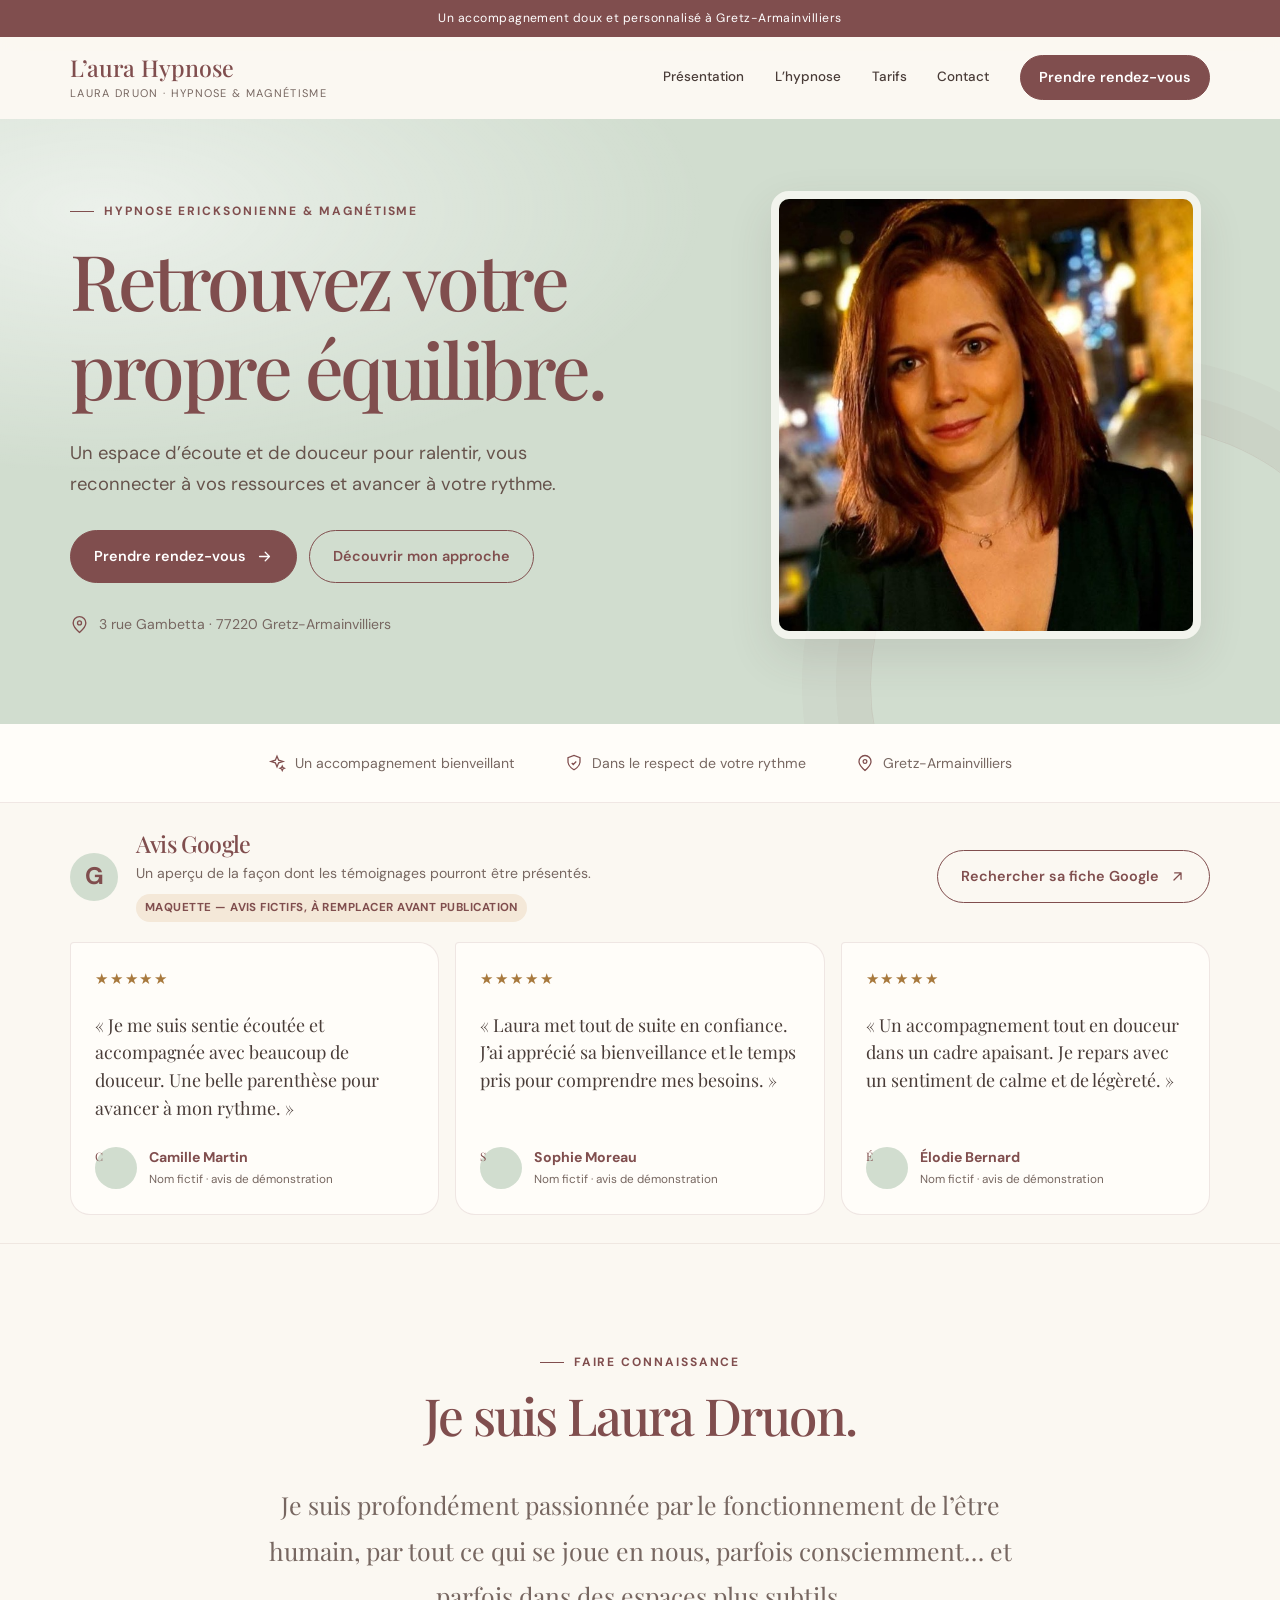
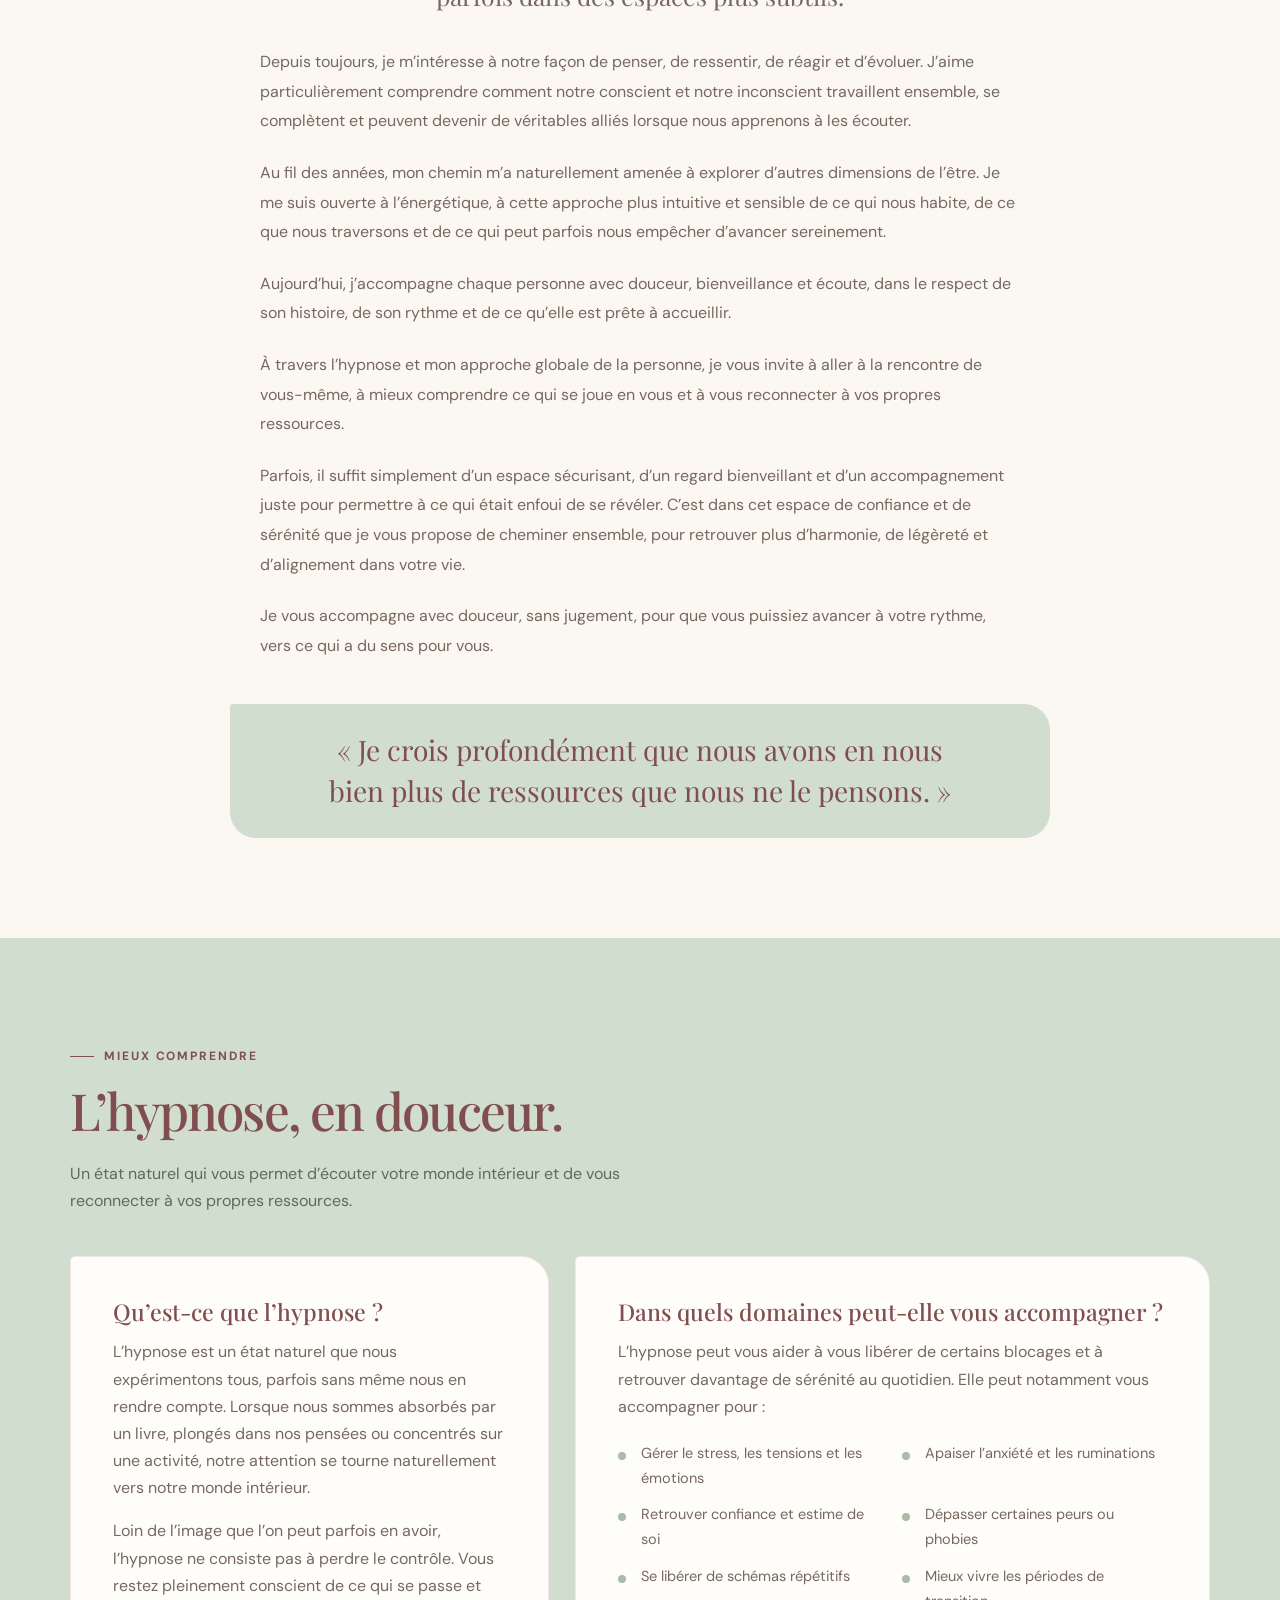
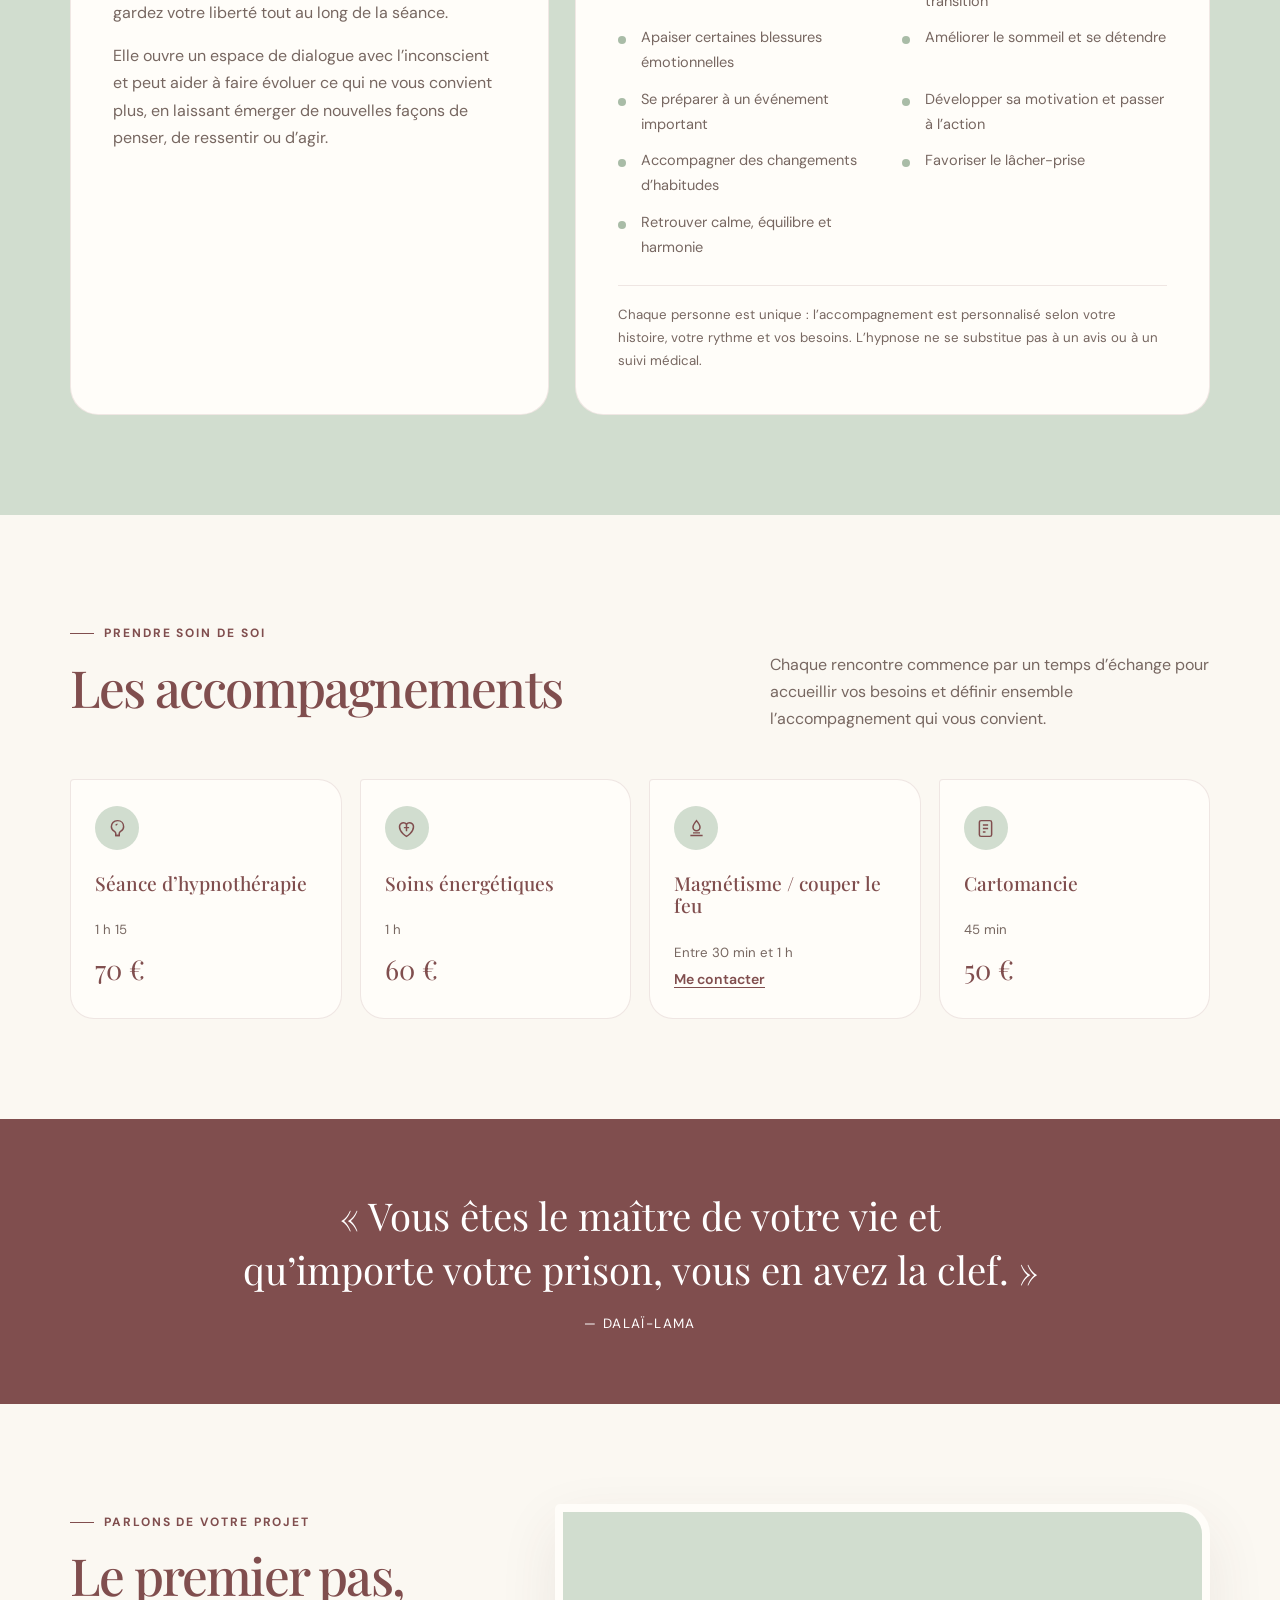
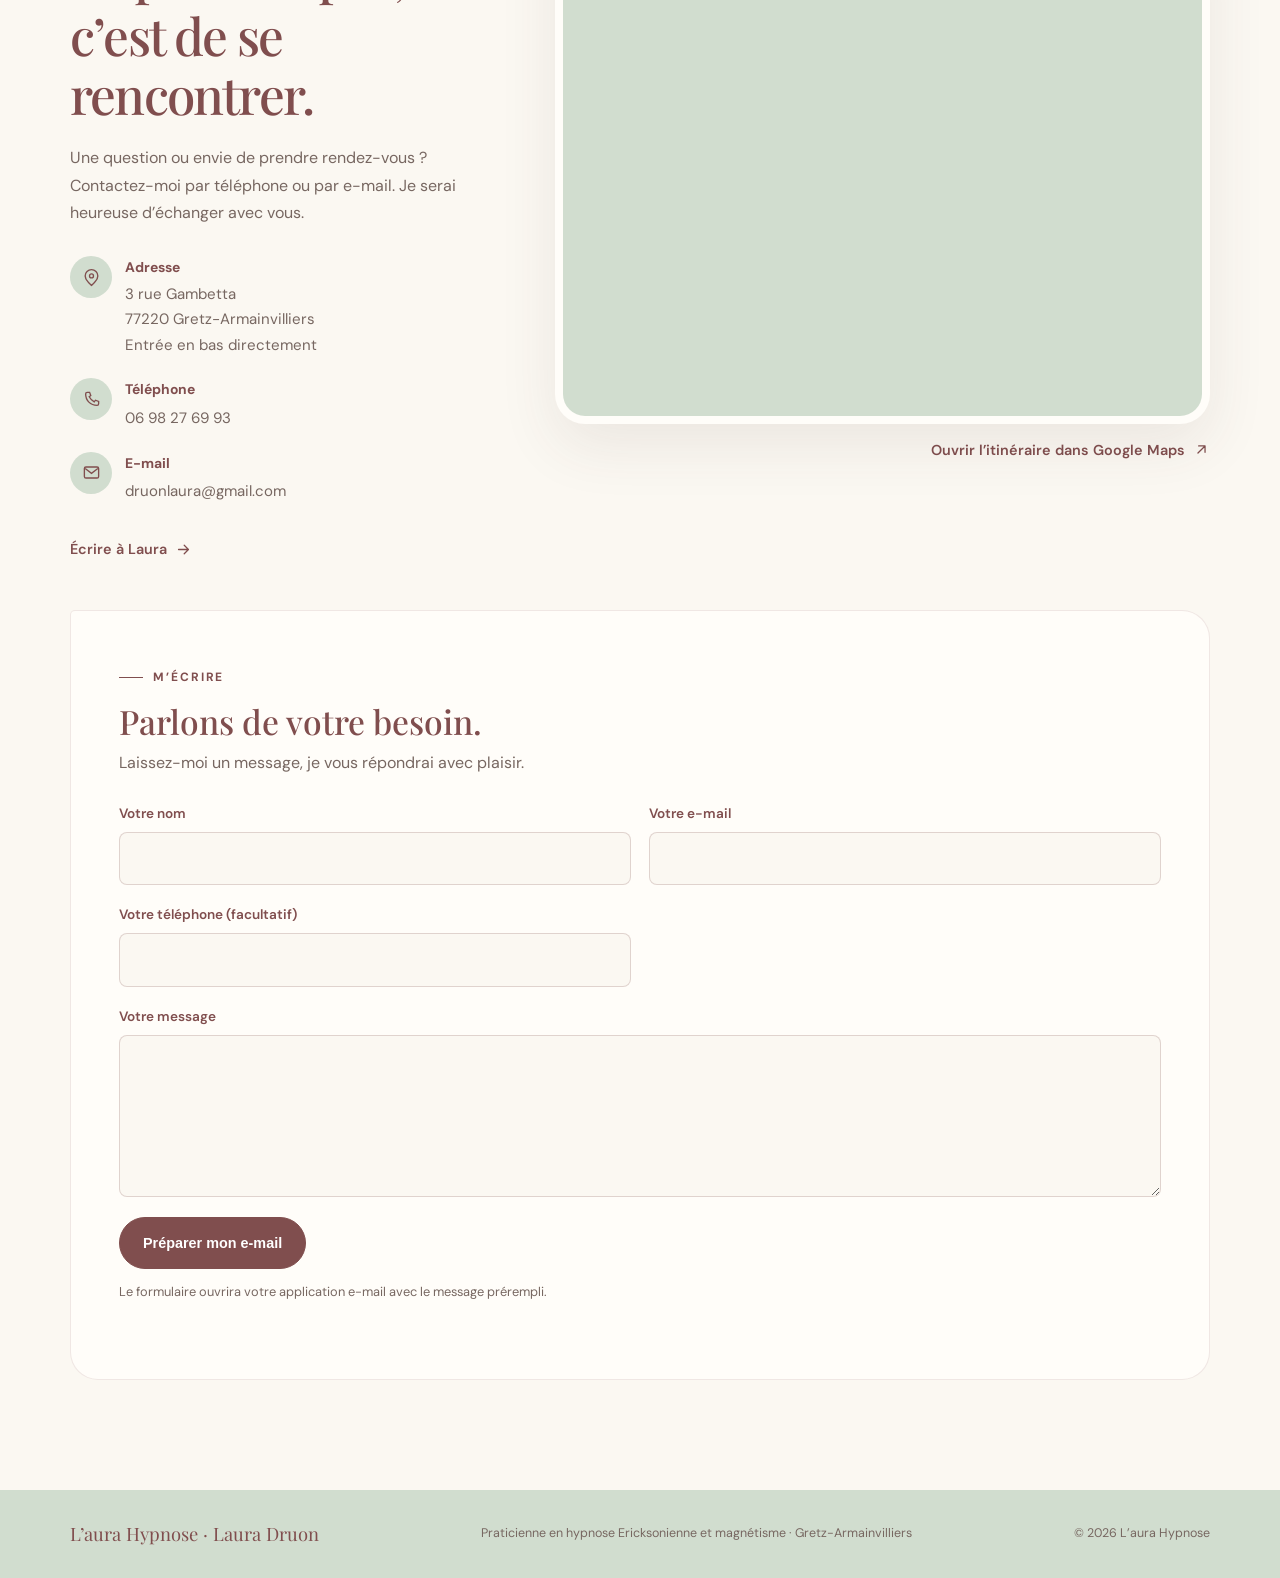
==== index.html @ 50bd875e "Publish Laura Druon showcase site Co-authored-by: Copilot <223556219+Copilot@users.noreply.github.co" ====
<!doctype html>
<html lang="fr">
  <head>
    <meta charset="utf-8">
    <meta name="viewport" content="width=device-width, initial-scale=1">
    <meta name="theme-color" content="#ead9c3">
    <meta
      name="description"
      content="Laura Druon, praticienne en hypnose Ericksonienne et magnétisme à Gretz-Armainvilliers. Un accompagnement doux et personnalisé."
    >
    <title>L’aura Hypnose — Laura Druon, hypnose et magnétisme</title>
    <link rel="preconnect" href="https://fonts.googleapis.com">
    <link rel="preconnect" href="https://fonts.gstatic.com" crossorigin>
    <link
      href="https://fonts.googleapis.com/css2?family=DM+Sans:wght@400;500;600;700&family=Playfair+Display:wght@400;500;600&display=swap"
      rel="stylesheet"
    >
    <style>
      :root {
        color-scheme: light;
        --sage: #d1ddcf;
        --sage-deep: #a9bca7;
        --sand: #ead9c3;
        --paper: #fbf8f2;
        --rose: #804e4e;
        --ink: #493c38;
        --muted: #776761;
        --white: #fffdf9;
        --serif: "Playfair Display", Georgia, serif;
        --sans: "DM Sans", Arial, sans-serif;
        --shadow: 0 22px 60px rgb(73 60 56 / 9%);
      }

      *,
      *::before,
      *::after {
        box-sizing: border-box;
      }

      html {
        scroll-behavior: smooth;
        scroll-padding-top: 100px;
      }

      body {
        margin: 0;
        background: var(--paper);
        color: var(--ink);
        font-family: var(--sans);
        font-size: 16px;
        line-height: 1.7;
      }

      a {
        color: inherit;
      }

      img {
        display: block;
        max-width: 100%;
      }

      button,
      a {
        -webkit-tap-highlight-color: transparent;
      }

      button:focus-visible,
      a:focus-visible {
        outline: 3px solid var(--rose);
        outline-offset: 4px;
      }

      .container {
        width: min(1140px, calc(100% - 48px));
        margin-inline: auto;
      }

      .eyebrow {
        display: inline-flex;
        align-items: center;
        gap: 10px;
        margin: 0 0 14px;
        color: var(--rose);
        font-size: 0.75rem;
        font-weight: 700;
        letter-spacing: 0.16em;
        text-transform: uppercase;
      }

      .eyebrow::before {
        width: 24px;
        height: 1px;
        background: currentColor;
        content: "";
      }

      h1,
      h2,
      h3,
      p {
        margin-top: 0;
      }

      h1,
      h2,
      h3 {
        font-family: var(--serif);
        font-weight: 500;
        line-height: 1.16;
      }

      h1 {
        max-width: 660px;
        margin-bottom: 24px;
        color: var(--rose);
        font-size: clamp(3rem, 6vw, 5.55rem);
        letter-spacing: -0.045em;
      }

      h2 {
        margin-bottom: 20px;
        color: var(--rose);
        font-size: clamp(2.2rem, 4vw, 3.55rem);
        letter-spacing: -0.035em;
      }

      h3 {
        margin-bottom: 12px;
        color: var(--rose);
        font-size: 1.45rem;
      }

      .section-intro {
        max-width: 640px;
        margin-bottom: 42px;
        color: var(--muted);
      }

      .button {
        display: inline-flex;
        min-height: 52px;
        align-items: center;
        justify-content: center;
        gap: 10px;
        padding: 13px 23px;
        border: 1px solid var(--rose);
        border-radius: 999px;
        background: var(--rose);
        color: white;
        font-size: 0.9rem;
        font-weight: 600;
        text-decoration: none;
        transition: background 180ms ease, color 180ms ease, transform 180ms ease;
      }

      .button:hover {
        transform: translateY(-2px);
        background: #6e4141;
      }

      .button--outline {
        background: transparent;
        color: var(--rose);
      }

      .button--outline:hover {
        background: var(--rose);
        color: white;
      }

      .button svg,
      .text-link svg {
        width: 17px;
        height: 17px;
        flex: 0 0 auto;
      }

      .topline {
        padding: 8px 16px;
        background: var(--rose);
        color: white;
        font-size: 0.76rem;
        letter-spacing: 0.04em;
        text-align: center;
      }

      .site-header {
        position: sticky;
        z-index: 10;
        top: 0;
        background: rgb(251 248 242 / 94%);
        backdrop-filter: blur(14px);
      }

      .nav-wrap {
        display: flex;
        min-height: 82px;
        align-items: center;
        justify-content: space-between;
        gap: 28px;
      }

      .brand {
        display: inline-flex;
        flex-direction: column;
        color: var(--rose);
        line-height: 1.15;
        text-decoration: none;
      }

      .brand strong {
        font-family: var(--serif);
        font-size: 1.45rem;
        font-weight: 500;
      }

      .brand span {
        margin-top: 5px;
        color: var(--muted);
        font-size: 0.69rem;
        letter-spacing: 0.12em;
        text-transform: uppercase;
      }

      .nav-links {
        display: flex;
        align-items: center;
        gap: clamp(16px, 2.4vw, 32px);
      }

      .nav-links > a:not(.button) {
        color: var(--ink);
        font-size: 0.84rem;
        font-weight: 500;
        text-decoration: none;
        transition: color 160ms ease;
      }

      .nav-links > a:not(.button):hover {
        color: var(--rose);
      }

      .nav-links .button {
        min-height: 44px;
        padding: 9px 18px;
      }

      .menu-toggle {
        display: none;
        width: 46px;
        height: 46px;
        align-items: center;
        justify-content: center;
        border: 1px solid rgb(128 78 78 / 24%);
        border-radius: 50%;
        background: transparent;
        color: var(--rose);
        cursor: pointer;
      }

      .menu-toggle svg {
        width: 22px;
        height: 22px;
      }

      .hero {
        position: relative;
        overflow: hidden;
        padding: 62px 0 76px;
        background:
          radial-gradient(ellipse at 8% 15%, rgb(255 255 255 / 58%), transparent 36%),
          var(--sage);
      }

      .hero::after {
        position: absolute;
        right: -110px;
        bottom: -220px;
        width: 520px;
        height: 520px;
        border: 1px solid rgb(128 78 78 / 12%);
        border-radius: 50%;
        box-shadow: 0 0 0 34px rgb(128 78 78 / 4%), 0 0 0 68px rgb(128 78 78 / 3%);
        content: "";
        pointer-events: none;
      }

      .hero-grid {
        position: relative;
        z-index: 1;
        display: grid;
        align-items: center;
        gap: clamp(44px, 8vw, 110px);
        grid-template-columns: 1.05fr 0.8fr;
      }

      .hero-copy {
        padding: 12px 0;
      }

      .hero-copy > p:not(.eyebrow) {
        max-width: 520px;
        margin-bottom: 30px;
        color: #66534c;
        font-size: clamp(1rem, 1.6vw, 1.15rem);
      }

      .hero-actions {
        display: flex;
        flex-wrap: wrap;
        gap: 12px;
      }

      .hero-location {
        display: flex;
        align-items: center;
        gap: 10px;
        margin-top: 30px;
        color: var(--muted);
        font-size: 0.88rem;
      }

      .hero-location svg {
        width: 19px;
        height: 19px;
        color: var(--rose);
      }

      .hero-portrait {
        position: relative;
        max-width: 430px;
        justify-self: center;
      }

      .hero-portrait-frame {
        overflow: hidden;
        width: min(100%, 430px);
        aspect-ratio: 0.96;
        border: 8px solid rgb(255 253 249 / 72%);
        border-radius: 18px;
        box-shadow: 0 18px 45px rgb(73 60 56 / 12%);
      }

      .hero-portrait img {
        width: 100%;
        height: 100%;
        transform: translate3d(0, var(--parallax-offset, 0px), 0) scale(1.08);
        object-fit: cover;
        object-position: center 38%;
        will-change: transform;
      }

      @keyframes hero-enter {
        from {
          opacity: 0;
          transform: translateY(16px);
        }
        to {
          opacity: 1;
          transform: translateY(0);
        }
      }

      .hero-copy {
        animation: hero-enter 700ms 100ms both;
      }

      .hero-portrait {
        animation: hero-enter 850ms 220ms both;
      }

      .motion-ready [data-reveal] {
        opacity: 0;
        transform: translateY(22px);
        transition: opacity 650ms ease, transform 650ms cubic-bezier(0.2, 0.7, 0.2, 1);
      }

      .motion-ready [data-reveal].is-visible {
        opacity: 1;
        transform: translateY(0);
      }

      .trust-strip {
        border-bottom: 1px solid rgb(128 78 78 / 12%);
        background: var(--white);
      }

      .trust-inner {
        display: flex;
        min-height: 78px;
        flex-wrap: wrap;
        align-items: center;
        justify-content: center;
        gap: 16px 50px;
        color: var(--muted);
        font-size: 0.88rem;
        text-align: center;
      }

      .trust-inner span {
        display: inline-flex;
        align-items: center;
        gap: 9px;
      }

      .trust-inner svg {
        width: 18px;
        height: 18px;
        color: var(--rose);
      }

      .google-reviews {
        padding: 28px 0;
        border-bottom: 1px solid rgb(128 78 78 / 10%);
        background: var(--paper);
      }

      .reviews-heading {
        display: flex;
        align-items: center;
        justify-content: space-between;
        gap: 24px;
        margin-bottom: 20px;
      }

      .google-reviews-copy {
        display: flex;
        align-items: center;
        gap: 18px;
      }

      .google-mark {
        display: grid;
        width: 48px;
        height: 48px;
        flex: 0 0 auto;
        place-items: center;
        border-radius: 50%;
        background: var(--sage);
        color: var(--rose);
        font-size: 1.5rem;
        font-weight: 700;
      }

      .google-reviews h2 {
        margin: 0 0 4px;
        font-family: var(--serif);
        font-size: 1.45rem;
      }

      .google-reviews-copy p {
        margin: 0;
        color: var(--muted);
        font-size: 0.88rem;
      }

      .sample-notice {
        display: inline-block;
        margin-top: 8px;
        padding: 4px 9px;
        border-radius: 999px;
        background: #f4e8d8;
        color: var(--rose);
        font-size: 0.72rem;
        font-weight: 700;
        letter-spacing: 0.04em;
      }

      .review-grid {
        display: grid;
        gap: 16px;
        grid-template-columns: repeat(3, minmax(0, 1fr));
      }

      .review-card {
        display: flex;
        min-width: 0;
        flex-direction: column;
        padding: 24px;
        border: 1px solid rgb(128 78 78 / 13%);
        border-radius: 4px 20px 20px;
        background: var(--white);
      }

      .review-stars {
        margin-bottom: 18px;
        color: #a8793d;
        font-size: 0.95rem;
        letter-spacing: 0.12em;
      }

      .review-card blockquote {
        flex: 1;
        margin: 0 0 24px;
        color: var(--ink);
        font-family: var(--serif);
        font-size: 1.12rem;
        line-height: 1.55;
      }

      .review-author {
        display: flex;
        align-items: center;
        gap: 12px;
      }

      .review-avatar {
        display: grid;
        width: 42px;
        height: 42px;
        flex: 0 0 auto;
        place-items: center;
        border-radius: 50%;
        background: var(--sage);
        color: var(--rose);
        font-family: var(--serif);
        font-size: 1.1rem;
      }

      .review-author p {
        margin: 0;
        color: var(--muted);
        font-size: 0.76rem;
        font-weight: 600;
      }

      .review-author strong {
        display: block;
        color: var(--rose);
        font-size: 0.88rem;
      }

      .review-author span {
        display: block;
        font-size: 0.73rem;
        font-weight: 400;
      }

      @media (max-width: 700px) {
        .google-reviews {
          padding: 20px 0;
        }

        .reviews-heading {
          align-items: flex-start;
          flex-direction: column;
          gap: 16px;
        }

        .google-reviews-copy {
          align-items: flex-start;
          gap: 13px;
        }

        .google-mark {
          width: 40px;
          height: 40px;
          font-size: 1.25rem;
        }

        .review-grid {
          grid-template-columns: 1fr;
        }
      }

      @media (min-width: 701px) and (max-width: 1000px) {
        .review-grid {
          grid-template-columns: repeat(2, minmax(0, 1fr));
        }
      }

      .section {
        padding: 100px 0;
      }

      .about-grid {
        display: grid;
        gap: 36px;
        max-width: 820px;
        margin-inline: auto;
      }

      .about-heading {
        text-align: center;
      }

      .about-heading h2 {
        margin-bottom: 0;
      }

      .about-heading .eyebrow {
        justify-content: center;
      }

      .about-quote {
        margin: 8px 0 0;
        padding: 26px clamp(22px, 5vw, 48px);
        border-radius: 3px 26px 26px;
        background: var(--sage);
        color: var(--rose);
        text-align: center;
      }

      .about-quote p {
        max-width: 650px;
        margin: 0 auto;
        font-family: var(--serif);
        font-size: clamp(1.3rem, 2.2vw, 1.8rem);
        line-height: 1.45;
      }

      .about-copy {
        max-width: 760px;
        margin-inline: auto;
      }

      .about-copy p {
        margin: 0;
        color: var(--muted);
        line-height: 1.85;
      }

      .about-lead {
        margin-bottom: 28px !important;
        color: var(--rose);
        font-family: var(--serif);
        font-size: clamp(1.25rem, 2vw, 1.55rem);
        line-height: 1.65;
        text-align: center;
      }

      .about-copy > p:not(.about-lead) {
        margin-bottom: 22px;
      }

      .about-copy > p:last-child {
        margin-bottom: 0;
      }

      .hypnosis {
        background: var(--sage);
      }

      .hypnosis .section-intro {
        color: #5f6a5d;
      }

      .hypnosis-grid {
        display: grid;
        align-items: start;
        gap: 26px;
        grid-template-columns: 0.86fr 1.14fr;
      }

      .hypnosis-card,
      .support-card {
        height: 100%;
        padding: clamp(26px, 4vw, 42px);
        border: 1px solid rgb(128 78 78 / 12%);
        border-radius: 5px 28px 28px;
        background: var(--white);
      }

      .hypnosis-card p,
      .support-card p {
        color: var(--muted);
      }

      .hypnosis-card p:last-child {
        margin-bottom: 0;
      }

      .support-list {
        display: grid;
        gap: 12px 18px;
        grid-template-columns: repeat(2, minmax(0, 1fr));
        margin: 22px 0 25px;
        padding: 0;
        list-style: none;
      }

      .support-list li {
        position: relative;
        padding-left: 23px;
        color: var(--muted);
        font-size: 0.91rem;
      }

      .support-list li::before {
        position: absolute;
        top: 0.66em;
        left: 0;
        width: 8px;
        height: 8px;
        border-radius: 50%;
        background: var(--sage-deep);
        content: "";
      }

      .care-note {
        margin: 0;
        padding-top: 18px;
        border-top: 1px solid rgb(128 78 78 / 13%);
        color: var(--muted);
        font-size: 0.83rem;
      }

      .services {
        background: var(--paper);
      }

      .services-head {
        display: flex;
        align-items: end;
        justify-content: space-between;
        gap: 28px;
        margin-bottom: 42px;
      }

      .services-head .section-intro {
        max-width: 440px;
        margin: 0 0 5px;
      }

      .price-grid {
        display: grid;
        gap: 18px;
        grid-template-columns: repeat(4, minmax(0, 1fr));
      }

      .price-card {
        display: flex;
        min-height: 240px;
        flex-direction: column;
        align-items: flex-start;
        padding: 26px 24px;
        border: 1px solid rgb(128 78 78 / 13%);
        border-radius: 4px 24px 24px;
        background: var(--white);
        transition: transform 180ms ease, box-shadow 180ms ease;
      }

      .price-card:hover {
        transform: translateY(-5px);
        box-shadow: var(--shadow);
      }

      .price-icon {
        display: grid;
        width: 44px;
        height: 44px;
        place-items: center;
        margin-bottom: 22px;
        border-radius: 50%;
        background: var(--sage);
        color: var(--rose);
      }

      .price-icon svg {
        width: 21px;
        height: 21px;
      }

      .price-card h3 {
        font-size: 1.2rem;
      }

      .price-duration {
        margin: auto 0 4px;
        color: var(--muted);
        font-size: 0.83rem;
      }

      .price-amount {
        margin: 0;
        color: var(--rose);
        font-family: var(--serif);
        font-size: 1.7rem;
      }

      .price-contact {
        color: var(--rose);
        font-size: 0.88rem;
        font-weight: 600;
        text-decoration-thickness: 1px;
        text-underline-offset: 3px;
      }

      .quote-band {
        padding: 70px 24px;
        background: var(--rose);
        color: white;
        text-align: center;
      }

      .quote-band blockquote {
        max-width: 800px;
        margin: 0 auto;
        font-family: var(--serif);
        font-size: clamp(1.55rem, 3vw, 2.5rem);
        line-height: 1.4;
      }

      .quote-band cite {
        display: block;
        margin-top: 18px;
        font-family: var(--sans);
        font-size: 0.84rem;
        font-style: normal;
        letter-spacing: 0.1em;
        text-transform: uppercase;
      }

      .contact {
        padding-bottom: 110px;
      }

      .contact-grid {
        display: grid;
        align-items: start;
        gap: 48px;
        grid-template-columns: 0.8fr 1.2fr;
      }

      .contact-copy > p:not(.eyebrow) {
        max-width: 420px;
        color: var(--muted);
      }

      .contact-list {
        display: grid;
        gap: 20px;
        margin: 30px 0;
      }

      .contact-item {
        display: grid;
        align-items: start;
        gap: 13px;
        grid-template-columns: 42px 1fr;
      }

      .contact-icon {
        display: grid;
        width: 42px;
        height: 42px;
        place-items: center;
        border-radius: 50%;
        background: var(--sage);
        color: var(--rose);
      }

      .contact-icon svg {
        width: 19px;
        height: 19px;
      }

      .contact-item strong {
        display: block;
        margin-bottom: 2px;
        color: var(--rose);
        font-size: 0.87rem;
      }

      .contact-item a,
      .contact-item address {
        color: var(--muted);
        font-size: 0.94rem;
        font-style: normal;
        text-decoration: none;
      }

      .contact-item a:hover {
        color: var(--rose);
        text-decoration: underline;
        text-underline-offset: 3px;
      }

      .map-wrap {
        overflow: hidden;
        height: clamp(380px, 42vw, 520px);
        min-height: 0;
        border: 8px solid var(--white);
        border-radius: 5px 30px 30px;
        background: var(--sage);
        box-shadow: var(--shadow);
      }

      .map-wrap iframe {
        display: block;
        width: 100%;
        height: 100%;
        min-height: 0;
        border: 0;
      }

      .map-link {
        display: flex;
        justify-content: flex-end;
        margin-top: 14px;
      }

      .contact-form {
        grid-column: 1 / -1;
        padding: clamp(24px, 5vw, 48px);
        border: 1px solid rgb(128 78 78 / 12%);
        border-radius: 5px 28px 28px;
        background: var(--white);
      }

      .contact-form h3 {
        margin-bottom: 8px;
        font-size: clamp(1.65rem, 3vw, 2.1rem);
      }

      .form-intro {
        margin-bottom: 26px;
        color: var(--muted);
      }

      .form-fields {
        display: grid;
        gap: 18px;
        grid-template-columns: repeat(2, minmax(0, 1fr));
      }

      .form-field {
        display: grid;
        gap: 7px;
      }

      .form-field--wide {
        grid-column: 1 / -1;
      }

      .form-field label {
        color: var(--rose);
        font-size: 0.85rem;
        font-weight: 600;
      }

      .form-field input,
      .form-field textarea {
        width: 100%;
        min-height: 48px;
        padding: 12px 14px;
        border: 1px solid rgb(128 78 78 / 22%);
        border-radius: 8px;
        background: var(--paper);
        color: var(--ink);
        font: inherit;
      }

      .form-field textarea {
        min-height: 145px;
        resize: vertical;
      }

      .form-field input:focus,
      .form-field textarea:focus {
        border-color: var(--rose);
        outline: 3px solid rgb(128 78 78 / 13%);
      }

      .form-submit {
        margin-top: 20px;
      }

      .form-note {
        margin: 12px 0 0;
        color: var(--muted);
        font-size: 0.8rem;
      }

      .form-status {
        min-height: 1.5em;
        margin: 8px 0 0;
        color: var(--rose);
        font-size: 0.88rem;
      }

      .site-footer {
        padding: 28px 0;
        background: var(--sage);
      }

      .footer-inner {
        display: flex;
        flex-wrap: wrap;
        align-items: center;
        justify-content: space-between;
        gap: 12px 24px;
      }

      .footer-brand {
        color: var(--rose);
        font-family: var(--serif);
        font-size: 1.15rem;
      }

      .footer-inner p {
        margin: 0;
        color: var(--muted);
        font-size: 0.78rem;
      }

      .text-link {
        display: inline-flex;
        align-items: center;
        gap: 8px;
        color: var(--rose);
        font-size: 0.9rem;
        font-weight: 600;
        text-decoration: none;
      }

      .text-link:hover {
        text-decoration: underline;
        text-underline-offset: 4px;
      }

      @media (max-width: 900px) {
        .nav-links {
          gap: 15px;
        }

        .nav-links > a:not(.button) {
          font-size: 0.77rem;
        }

        .hero-grid {
          gap: 48px;
          grid-template-columns: 1fr 0.78fr;
        }

        .price-grid {
          grid-template-columns: repeat(2, minmax(0, 1fr));
        }
      }

      @media (max-width: 700px) {
        html {
          scroll-padding-top: 78px;
        }

        .container {
          width: min(100% - 36px, 540px);
        }

        .topline {
          font-size: 0.69rem;
        }

        .nav-wrap {
          min-height: 72px;
        }

        .menu-toggle {
          display: inline-flex;
        }

        .nav-links {
          position: absolute;
          top: 100%;
          right: 0;
          left: 0;
          display: none;
          align-items: stretch;
          padding: 10px 24px 24px;
          border-top: 1px solid rgb(128 78 78 / 12%);
          background: var(--paper);
          box-shadow: 0 18px 24px rgb(73 60 56 / 8%);
        }

        .nav-links.is-open {
          display: flex;
          flex-direction: column;
          gap: 0;
        }

        .nav-links > a:not(.button) {
          padding: 12px 0;
          border-bottom: 1px solid rgb(128 78 78 / 10%);
          font-size: 0.92rem;
        }

        .nav-links .button {
          align-self: flex-start;
          margin-top: 16px;
        }

        .hero {
          padding: 48px 0 62px;
        }

        .hero-grid {
          gap: 46px;
          grid-template-columns: 1fr;
        }

        .hero-copy {
          text-align: center;
        }

        .hero-copy .eyebrow,
        .hero-location {
          justify-content: center;
        }

        .hero-copy .eyebrow::before {
          display: none;
        }

        .hero-actions {
          justify-content: center;
        }

        .hero-portrait {
          width: min(100%, 390px);
        }

        .hero-portrait img {
          height: 100%;
        }

        .hero-portrait-frame {
          aspect-ratio: 1;
        }

        .trust-inner {
          min-height: 90px;
          gap: 10px 23px;
          font-size: 0.79rem;
        }

        .section {
          padding: 72px 0;
        }

        .hypnosis-grid,
        .contact-grid {
          grid-template-columns: 1fr;
        }

        .about-grid {
          gap: 28px;
        }

        .services-head {
          align-items: flex-start;
          flex-direction: column;
          margin-bottom: 30px;
        }

        .support-list {
          grid-template-columns: 1fr;
        }

        .quote-band {
          padding: 54px 24px;
        }

        .contact-grid {
          gap: 34px;
        }

        .map-wrap {
          height: 350px;
        }

        .contact-form {
          grid-column: auto;
        }

        .form-fields {
          grid-template-columns: 1fr;
        }

        .form-field--wide {
          grid-column: auto;
        }
      }

      @media (max-width: 430px) {
        .container {
          width: min(100% - 30px, 390px);
        }

        .hero-actions {
          align-items: stretch;
          flex-direction: column;
        }

        .hero-actions .button {
          width: 100%;
        }

        .price-grid {
          grid-template-columns: 1fr;
        }

        .price-card {
          min-height: 208px;
        }
      }

      @media (prefers-reduced-motion: reduce) {
        *,
        *::before,
        *::after {
          scroll-behavior: auto !important;
          transition-duration: 0.01ms !important;
          animation-duration: 0.01ms !important;
          animation-delay: 0ms !important;
        }

        .motion-ready [data-reveal] {
          opacity: 1;
          transform: none;
        }
      }
    </style>
  </head>
  <body>
    <div class="topline">Un accompagnement doux et personnalisé à Gretz-Armainvilliers</div>

    <header class="site-header">
      <div class="container nav-wrap">
        <a class="brand" href="#accueil" aria-label="L’aura Hypnose — accueil">
          <strong>L’aura Hypnose</strong>
          <span>Laura Druon · Hypnose &amp; magnétisme</span>
        </a>
        <button
          class="menu-toggle"
          type="button"
          aria-label="Ouvrir le menu"
          aria-expanded="false"
          aria-controls="navigation"
        >
          <svg viewBox="0 0 24 24" fill="none" stroke="currentColor" stroke-width="1.7" aria-hidden="true">
            <path d="M4 7h16M4 12h16M4 17h16" stroke-linecap="round"/>
          </svg>
        </button>
        <nav class="nav-links" id="navigation" aria-label="Navigation principale">
          <a href="#presentation">Présentation</a>
          <a href="#hypnose">L’hypnose</a>
          <a href="#tarifs">Tarifs</a>
          <a href="#contact">Contact</a>
          <a class="button" href="#contact">Prendre rendez-vous</a>
        </nav>
      </div>
    </header>

    <main>
      <section class="hero" id="accueil">
        <div class="container hero-grid">
          <div class="hero-copy">
            <p class="eyebrow">Hypnose Ericksonienne &amp; magnétisme</p>
            <h1>Retrouvez votre propre équilibre.</h1>
            <p>
              Un espace d’écoute et de douceur pour ralentir, vous reconnecter à vos ressources
              et avancer à votre rythme.
            </p>
            <div class="hero-actions">
              <a class="button" href="tel:+33698276993">
                Prendre rendez-vous
                <svg viewBox="0 0 24 24" fill="none" stroke="currentColor" stroke-width="1.8" aria-hidden="true">
                  <path d="M5 12h14m-6-6 6 6-6 6" stroke-linecap="round" stroke-linejoin="round"/>
                </svg>
              </a>
              <a class="button button--outline" href="#presentation">Découvrir mon approche</a>
            </div>
            <div class="hero-location">
              <svg viewBox="0 0 24 24" fill="none" stroke="currentColor" stroke-width="1.7" aria-hidden="true">
                <path d="M20 10c0 5-8 12-8 12S4 15 4 10a8 8 0 1 1 16 0Z"/>
                <circle cx="12" cy="10" r="2.5"/>
              </svg>
              3 rue Gambetta · 77220 Gretz-Armainvilliers
            </div>
          </div>
          <div class="hero-portrait">
            <div class="hero-portrait-frame">
              <img
                src="assets/laura-druon.jpg"
                alt="Laura Druon, praticienne en hypnose Ericksonienne et magnétisme"
                width="768"
                height="768"
              >
            </div>
          </div>
        </div>
      </section>

      <div class="trust-strip" aria-label="Informations pratiques">
        <div class="container trust-inner">
          <span>
            <svg viewBox="0 0 24 24" fill="none" stroke="currentColor" stroke-width="1.7" aria-hidden="true">
              <path d="m12 3 2.2 5.2L20 10l-5.8 1.8L12 17l-2.2-5.2L4 10l5.8-1.8L12 3Z"/>
              <path d="m19 16 .9 2.1L22 19l-2.1.9L19 22l-.9-2.1L16 19l2.1-.9L19 16Z"/>
            </svg>
            Un accompagnement bienveillant
          </span>
          <span>
            <svg viewBox="0 0 24 24" fill="none" stroke="currentColor" stroke-width="1.7" aria-hidden="true">
              <path d="M12 21s8-4 8-11V5l-8-3-8 3v5c0 7 8 11 8 11Z"/>
              <path d="m9 12 2 2 4-4"/>
            </svg>
            Dans le respect de votre rythme
          </span>
          <span>
            <svg viewBox="0 0 24 24" fill="none" stroke="currentColor" stroke-width="1.7" aria-hidden="true">
              <path d="M20 10c0 5-8 12-8 12S4 15 4 10a8 8 0 1 1 16 0Z"/>
              <circle cx="12" cy="10" r="2.5"/>
            </svg>
            Gretz-Armainvilliers
          </span>
        </div>
      </div>

      <section class="google-reviews" aria-labelledby="google-reviews-title">
        <div class="container">
          <div class="reviews-heading">
            <div class="google-reviews-copy">
              <span class="google-mark" aria-hidden="true">G</span>
              <div>
                <h2 id="google-reviews-title">Avis Google</h2>
                <p>Un aperçu de la façon dont les témoignages pourront être présentés.</p>
                <span class="sample-notice">MAQUETTE — AVIS FICTIFS, À REMPLACER AVANT PUBLICATION</span>
              </div>
            </div>
            <a
              class="button button--outline"
              href="https://www.google.com/maps/search/?api=1&amp;query=L%27aura%20Hypnose%20Laura%20Druon%20Gretz-Armainvilliers"
              target="_blank"
              rel="noopener noreferrer"
            >
              Rechercher sa fiche Google
              <svg viewBox="0 0 24 24" fill="none" stroke="currentColor" stroke-width="1.8" aria-hidden="true">
                <path d="M7 17 17 7M8 7h9v9" stroke-linecap="round" stroke-linejoin="round"/>
              </svg>
            </a>
          </div>
          <div class="review-grid" aria-label="Exemples fictifs d’avis">
            <article class="review-card">
              <div class="review-stars" aria-label="Exemple fictif de note : 5 étoiles">★★★★★</div>
              <blockquote>« Je me suis sentie écoutée et accompagnée avec beaucoup de douceur. Une belle parenthèse pour avancer à mon rythme. »</blockquote>
              <div class="review-author">
                <span class="review-avatar" aria-hidden="true">C</span>
                <p><strong>Camille Martin</strong><span>Nom fictif · avis de démonstration</span></p>
              </div>
            </article>
            <article class="review-card">
              <div class="review-stars" aria-label="Exemple fictif de note : 5 étoiles">★★★★★</div>
              <blockquote>« Laura met tout de suite en confiance. J’ai apprécié sa bienveillance et le temps pris pour comprendre mes besoins. »</blockquote>
              <div class="review-author">
                <span class="review-avatar" aria-hidden="true">S</span>
                <p><strong>Sophie Moreau</strong><span>Nom fictif · avis de démonstration</span></p>
              </div>
            </article>
            <article class="review-card">
              <div class="review-stars" aria-label="Exemple fictif de note : 5 étoiles">★★★★★</div>
              <blockquote>« Un accompagnement tout en douceur dans un cadre apaisant. Je repars avec un sentiment de calme et de légèreté. »</blockquote>
              <div class="review-author">
                <span class="review-avatar" aria-hidden="true">É</span>
                <p><strong>Élodie Bernard</strong><span>Nom fictif · avis de démonstration</span></p>
              </div>
            </article>
          </div>
        </div>
      </section>

      <section class="section" id="presentation">
        <div class="container about-grid">
          <div class="about-heading">
            <p class="eyebrow">Faire connaissance</p>
            <h2>Je suis Laura Druon.</h2>
          </div>
          <div class="about-copy">
            <p class="about-lead">
              Je suis profondément passionnée par le fonctionnement de l’être humain, par tout
              ce qui se joue en nous, parfois consciemment… et parfois dans des espaces plus subtils.
            </p>
            <p>
              Depuis toujours, je m’intéresse à notre façon de penser, de ressentir, de réagir
              et d’évoluer. J’aime particulièrement comprendre comment notre conscient et notre
              inconscient travaillent ensemble, se complètent et peuvent devenir de véritables
              alliés lorsque nous apprenons à les écouter.
            </p>
            <p>
              Au fil des années, mon chemin m’a naturellement amenée à explorer d’autres dimensions
              de l’être. Je me suis ouverte à l’énergétique, à cette approche plus intuitive et
              sensible de ce qui nous habite, de ce que nous traversons et de ce qui peut parfois
              nous empêcher d’avancer sereinement.
            </p>
            <p>
              Aujourd’hui, j’accompagne chaque personne avec douceur, bienveillance et écoute,
              dans le respect de son histoire, de son rythme et de ce qu’elle est prête à accueillir.
            </p>
            <p>
              À travers l’hypnose et mon approche globale de la personne, je vous invite à aller
              à la rencontre de vous-même, à mieux comprendre ce qui se joue en vous et à vous
              reconnecter à vos propres ressources.
            </p>
            <p>
              Parfois, il suffit simplement d’un espace sécurisant, d’un regard bienveillant et
              d’un accompagnement juste pour permettre à ce qui était enfoui de se révéler.
              C’est dans cet espace de confiance et de sérénité que je vous propose de cheminer
              ensemble, pour retrouver plus d’harmonie, de légèreté et d’alignement dans votre vie.
            </p>
            <p>
              Je vous accompagne avec douceur, sans jugement, pour que vous puissiez avancer à
              votre rythme, vers ce qui a du sens pour vous.
            </p>
          </div>
          <blockquote class="about-quote">
            <p>« Je crois profondément que nous avons en nous bien plus de ressources que nous ne le pensons. »</p>
          </blockquote>
        </div>
      </section>

      <section class="section hypnosis" id="hypnose">
        <div class="container">
          <p class="eyebrow">Mieux comprendre</p>
          <h2>L’hypnose, en douceur.</h2>
          <p class="section-intro">
            Un état naturel qui vous permet d’écouter votre monde intérieur et de vous reconnecter
            à vos propres ressources.
          </p>
          <div class="hypnosis-grid">
            <article class="hypnosis-card">
              <h3>Qu’est-ce que l’hypnose&nbsp;?</h3>
              <p>
                L’hypnose est un état naturel que nous expérimentons tous, parfois sans même nous
                en rendre compte. Lorsque nous sommes absorbés par un livre, plongés dans nos
                pensées ou concentrés sur une activité, notre attention se tourne naturellement
                vers notre monde intérieur.
              </p>
              <p>
                Loin de l’image que l’on peut parfois en avoir, l’hypnose ne consiste pas à perdre
                le contrôle. Vous restez pleinement conscient de ce qui se passe et gardez votre
                liberté tout au long de la séance.
              </p>
              <p>
                Elle ouvre un espace de dialogue avec l’inconscient et peut aider à faire évoluer
                ce qui ne vous convient plus, en laissant émerger de nouvelles façons de penser,
                de ressentir ou d’agir.
              </p>
            </article>
            <article class="support-card">
              <h3>Dans quels domaines peut-elle vous accompagner&nbsp;?</h3>
              <p>
                L’hypnose peut vous aider à vous libérer de certains blocages et à retrouver
                davantage de sérénité au quotidien. Elle peut notamment vous accompagner pour&nbsp;:
              </p>
              <ul class="support-list">
                <li>Gérer le stress, les tensions et les émotions</li>
                <li>Apaiser l’anxiété et les ruminations</li>
                <li>Retrouver confiance et estime de soi</li>
                <li>Dépasser certaines peurs ou phobies</li>
                <li>Se libérer de schémas répétitifs</li>
                <li>Mieux vivre les périodes de transition</li>
                <li>Apaiser certaines blessures émotionnelles</li>
                <li>Améliorer le sommeil et se détendre</li>
                <li>Se préparer à un événement important</li>
                <li>Développer sa motivation et passer à l’action</li>
                <li>Accompagner des changements d’habitudes</li>
                <li>Favoriser le lâcher-prise</li>
                <li>Retrouver calme, équilibre et harmonie</li>
              </ul>
              <p class="care-note">
                Chaque personne est unique : l’accompagnement est personnalisé selon votre
                histoire, votre rythme et vos besoins. L’hypnose ne se substitue pas à un avis
                ou à un suivi médical.
              </p>
            </article>
          </div>
        </div>
      </section>

      <section class="section services" id="tarifs">
        <div class="container">
          <div class="services-head">
            <div>
              <p class="eyebrow">Prendre soin de soi</p>
              <h2>Les accompagnements</h2>
            </div>
            <p class="section-intro">
              Chaque rencontre commence par un temps d’échange pour accueillir vos besoins et
              définir ensemble l’accompagnement qui vous convient.
            </p>
          </div>
          <div class="price-grid">
            <article class="price-card">
              <div class="price-icon" aria-hidden="true">
                <svg viewBox="0 0 24 24" fill="none" stroke="currentColor" stroke-width="1.7">
                  <path d="M12 3c-4.5 0-7 3.1-7 7 0 2.8 1.7 4.2 3.5 5.2.8.5 1.5 1.1 1.5 2.3V20h4v-2.5c0-1.2.7-1.8 1.5-2.3C17.3 14.2 19 12.8 19 10c0-3.9-2.5-7-7-7Z"/>
                  <path d="M9.5 20h5M10 8.5c.5-1 1.2-1.5 2-1.5"/>
                </svg>
              </div>
              <h3>Séance d’hypnothérapie</h3>
              <p class="price-duration">1 h 15</p>
              <p class="price-amount">70 €</p>
            </article>
            <article class="price-card">
              <div class="price-icon" aria-hidden="true">
                <svg viewBox="0 0 24 24" fill="none" stroke="currentColor" stroke-width="1.7">
                  <path d="M12 21s-8-4.4-8-11a4.5 4.5 0 0 1 8-2.8A4.5 4.5 0 0 1 20 10c0 6.6-8 11-8 11Z"/>
                  <path d="M12 7v8m-3-4h6"/>
                </svg>
              </div>
              <h3>Soins énergétiques</h3>
              <p class="price-duration">1 h</p>
              <p class="price-amount">60 €</p>
            </article>
            <article class="price-card">
              <div class="price-icon" aria-hidden="true">
                <svg viewBox="0 0 24 24" fill="none" stroke="currentColor" stroke-width="1.7">
                  <path d="M12 3c-2.5 3-4 5-4 7.5a4 4 0 0 0 8 0C16 8 14.5 6 12 3Z"/>
                  <path d="M5 20h14M8 17h8"/>
                </svg>
              </div>
              <h3>Magnétisme / couper le feu</h3>
              <p class="price-duration">Entre 30 min et 1 h</p>
              <a class="price-contact" href="tel:+33698276993">Me contacter</a>
            </article>
            <article class="price-card">
              <div class="price-icon" aria-hidden="true">
                <svg viewBox="0 0 24 24" fill="none" stroke="currentColor" stroke-width="1.7">
                  <rect x="5" y="3" width="14" height="18" rx="2"/>
                  <path d="M9 8h6m-6 4h6m-6 4h3"/>
                </svg>
              </div>
              <h3>Cartomancie</h3>
              <p class="price-duration">45 min</p>
              <p class="price-amount">50 €</p>
            </article>
          </div>
        </div>
      </section>

      <section class="quote-band" aria-label="Une pensée inspirante">
        <blockquote>
          « Vous êtes le maître de votre vie et qu’importe votre prison, vous en avez la clef. »
          <cite>— Dalaï-Lama</cite>
        </blockquote>
      </section>

      <section class="section contact" id="contact">
        <div class="container contact-grid">
          <div class="contact-copy">
            <p class="eyebrow">Parlons de votre projet</p>
            <h2>Le premier pas, c’est de se rencontrer.</h2>
            <p>
              Une question ou envie de prendre rendez-vous&nbsp;? Contactez-moi par téléphone ou
              par e-mail. Je serai heureuse d’échanger avec vous.
            </p>
            <div class="contact-list">
              <div class="contact-item">
                <span class="contact-icon" aria-hidden="true">
                  <svg viewBox="0 0 24 24" fill="none" stroke="currentColor" stroke-width="1.7">
                    <path d="M20 10c0 5-8 12-8 12S4 15 4 10a8 8 0 1 1 16 0Z"/>
                    <circle cx="12" cy="10" r="2.5"/>
                  </svg>
                </span>
                <div>
                  <strong>Adresse</strong>
                  <address>3 rue Gambetta<br>77220 Gretz-Armainvilliers<br>Entrée en bas directement</address>
                </div>
              </div>
              <div class="contact-item">
                <span class="contact-icon" aria-hidden="true">
                  <svg viewBox="0 0 24 24" fill="none" stroke="currentColor" stroke-width="1.7">
                    <path d="M6.6 3h3l1.5 4-2 1.5a15 15 0 0 0 6.4 6.4l1.5-2 4 1.5v3c0 1.1-.9 2-2 2C10.7 19.4 4.6 13.3 4.6 5c0-1.1.9-2 2-2Z"/>
                  </svg>
                </span>
                <div>
                  <strong>Téléphone</strong>
                  <a href="tel:+33698276993">06 98 27 69 93</a>
                </div>
              </div>
              <div class="contact-item">
                <span class="contact-icon" aria-hidden="true">
                  <svg viewBox="0 0 24 24" fill="none" stroke="currentColor" stroke-width="1.7">
                    <rect x="3" y="5" width="18" height="14" rx="2"/>
                    <path d="m4 7 8 6 8-6"/>
                  </svg>
                </span>
                <div>
                  <strong>E-mail</strong>
                  <a href="mailto:druonlaura@gmail.com">druonlaura@gmail.com</a>
                </div>
              </div>
            </div>
            <a class="text-link" href="mailto:druonlaura@gmail.com?subject=Demande%20de%20rendez-vous">
              Écrire à Laura
              <svg viewBox="0 0 24 24" fill="none" stroke="currentColor" stroke-width="1.8" aria-hidden="true">
                <path d="M5 12h14m-6-6 6 6-6 6" stroke-linecap="round" stroke-linejoin="round"/>
              </svg>
            </a>
          </div>
          <div>
            <div class="map-wrap">
              <iframe
                title="Carte de localisation du cabinet de Laura Druon à Gretz-Armainvilliers"
                src="https://www.google.com/maps?q=3%20rue%20Gambetta%2C%2077220%20Gretz-Armainvilliers&z=15&output=embed"
                loading="lazy"
                referrerpolicy="no-referrer-when-downgrade"
              ></iframe>
            </div>
            <div class="map-link">
              <a
                class="text-link"
                href="https://www.google.com/maps/search/?api=1&amp;query=3%20rue%20Gambetta%2C%2077220%20Gretz-Armainvilliers"
                target="_blank"
                rel="noopener noreferrer"
              >
                Ouvrir l’itinéraire dans Google Maps
                <svg viewBox="0 0 24 24" fill="none" stroke="currentColor" stroke-width="1.8" aria-hidden="true">
                  <path d="M7 17 17 7M8 7h9v9" stroke-linecap="round" stroke-linejoin="round"/>
                </svg>
              </a>
            </div>
          </div>
          <form class="contact-form" id="contact-form">
            <p class="eyebrow">M’écrire</p>
            <h3>Parlons de votre besoin.</h3>
            <p class="form-intro">Laissez-moi un message, je vous répondrai avec plaisir.</p>
            <div class="form-fields">
              <div class="form-field">
                <label for="contact-name">Votre nom</label>
                <input
                  id="contact-name"
                  name="name"
                  type="text"
                  autocomplete="name"
                  required
                >
              </div>
              <div class="form-field">
                <label for="contact-email">Votre e-mail</label>
                <input
                  id="contact-email"
                  name="email"
                  type="email"
                  autocomplete="email"
                  required
                >
              </div>
              <div class="form-field">
                <label for="contact-phone">Votre téléphone <span>(facultatif)</span></label>
                <input
                  id="contact-phone"
                  name="phone"
                  type="tel"
                  autocomplete="tel"
                >
              </div>
              <div class="form-field form-field--wide">
                <label for="contact-message">Votre message</label>
                <textarea
                  id="contact-message"
                  name="message"
                  rows="5"
                  required
                ></textarea>
              </div>
            </div>
            <button class="button form-submit" type="submit">Préparer mon e-mail            </button>
            <p class="form-note">
              Le formulaire ouvrira votre application e-mail avec le message prérempli.
            </p>
            <p class="form-status" id="form-status" role="status" aria-live="polite"></p>
          </form>
        </div>
      </section>
    </main>

    <footer class="site-footer">
      <div class="container footer-inner">
        <span class="footer-brand">L’aura Hypnose · Laura Druon</span>
        <p>Praticienne en hypnose Ericksonienne et magnétisme · Gretz-Armainvilliers</p>
        <p>© <span id="year">2026</span> L’aura Hypnose</p>
      </div>
    </footer>

    <script>
      const menuToggle = document.querySelector(".menu-toggle");
      const navigation = document.querySelector("#navigation");
      const prefersReducedMotion = window.matchMedia("(prefers-reduced-motion: reduce)");

      if (!prefersReducedMotion.matches && "IntersectionObserver" in window) {
        const revealTargets = document.querySelectorAll(
          "#presentation .about-heading, #presentation .about-copy, #presentation .about-quote, " +
          "#hypnose .hypnosis-card, #hypnose .support-card, .price-card, " +
          ".quote-band blockquote, .contact-copy, .map-wrap, .contact-form"
        );

        document.documentElement.classList.add("motion-ready");

        const revealObserver = new IntersectionObserver(
          (entries, observer) => {
            entries.forEach((entry) => {
              if (entry.isIntersecting) {
                entry.target.classList.add("is-visible");
                observer.unobserve(entry.target);
              }
            });
          },
          { threshold: 0.12, rootMargin: "0px 0px -36px 0px" }
        );

        revealTargets.forEach((target, index) => {
          target.setAttribute("data-reveal", "");
          if (target.classList.contains("price-card")) {
            target.style.transitionDelay = `${(index % 4) * 90}ms`;
          }
          revealObserver.observe(target);
        });

        const portrait = document.querySelector(".hero-portrait-frame");
        let parallaxFrame = 0;

        const updateParallax = () => {
          parallaxFrame = 0;
          const bounds = portrait.getBoundingClientRect();
          const offset = (window.innerHeight / 2 - (bounds.top + bounds.height / 2)) * 0.035;
          portrait.style.setProperty("--parallax-offset", `${Math.max(-14, Math.min(14, offset))}px`);
        };

        const requestParallaxUpdate = () => {
          if (!parallaxFrame) {
            parallaxFrame = window.requestAnimationFrame(updateParallax);
          }
        };

        const portraitObserver = new IntersectionObserver((entries) => {
          const isVisible = entries[0].isIntersecting;
          if (isVisible) {
            updateParallax();
            window.addEventListener("scroll", requestParallaxUpdate, { passive: true });
            window.addEventListener("resize", requestParallaxUpdate);
          } else {
            window.removeEventListener("scroll", requestParallaxUpdate);
            window.removeEventListener("resize", requestParallaxUpdate);
          }
        });

        portraitObserver.observe(portrait);
      }

      menuToggle.addEventListener("click", () => {
        const isOpen = menuToggle.getAttribute("aria-expanded") === "true";
        menuToggle.setAttribute("aria-expanded", String(!isOpen));
        menuToggle.setAttribute("aria-label", isOpen ? "Ouvrir le menu" : "Fermer le menu");
        navigation.classList.toggle("is-open", !isOpen);
      });

      document.querySelector("#contact-form").addEventListener("submit", (event) => {
        event.preventDefault();
        const form = event.currentTarget;
        const formData = new FormData(form);
        const subject = `Demande de contact — ${formData.get("name")}`;
        const body = [
          `Nom : ${formData.get("name")}`,
          `E-mail : ${formData.get("email")}`,
          `Téléphone : ${formData.get("phone") || "Non renseigné"}`,
          "",
          "Message :",
          formData.get("message"),
        ].join("\n");
        const mailto = `mailto:druonlaura@gmail.com?subject=${encodeURIComponent(subject)}&body=${encodeURIComponent(body)}`;

        document.querySelector("#form-status").textContent =
          "Votre application e-mail va s’ouvrir avec votre message prêt à être envoyé.";
        window.location.href = mailto;
      });

      navigation.addEventListener("click", (event) => {
        if (event.target.closest("a")) {
          menuToggle.setAttribute("aria-expanded", "false");
          menuToggle.setAttribute("aria-label", "Ouvrir le menu");
          navigation.classList.remove("is-open");
        }
      });

      document.querySelector("#year").textContent = new Date().getFullYear();
    </script>
  </body>
</html>
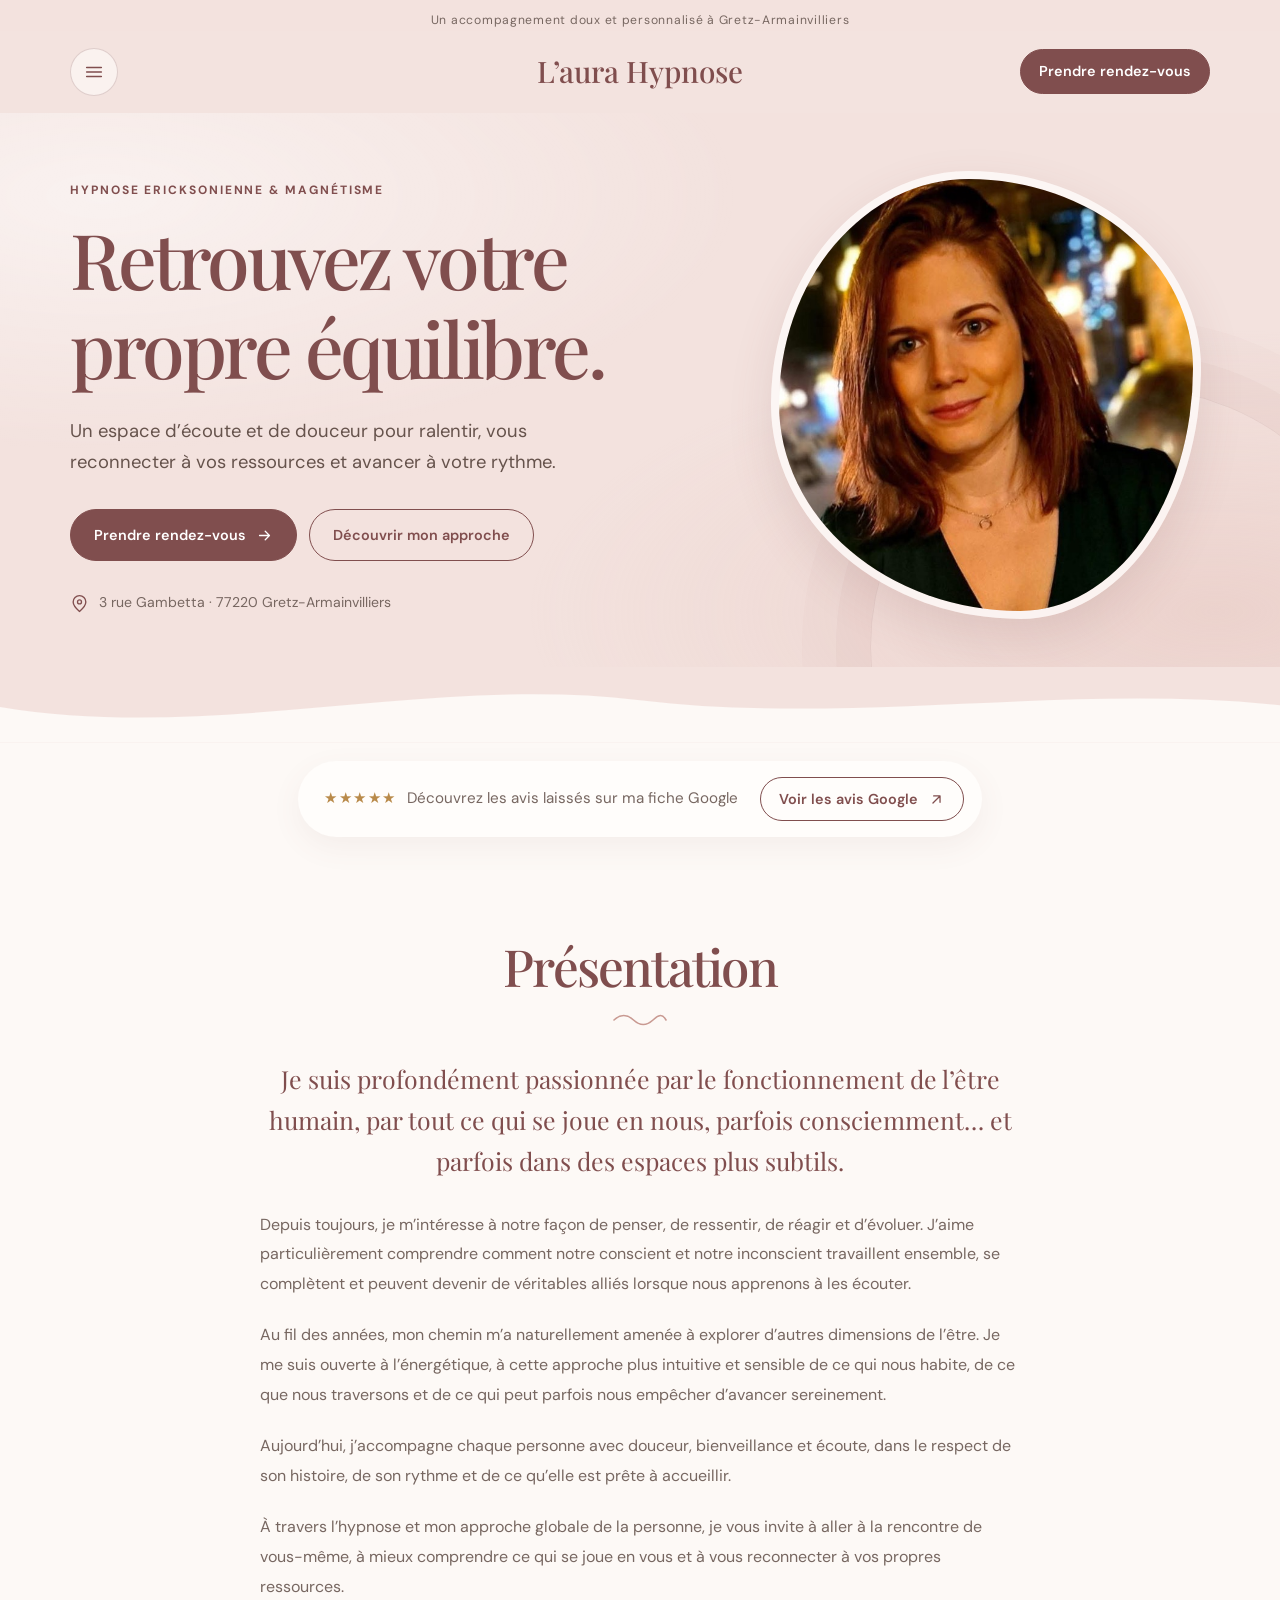
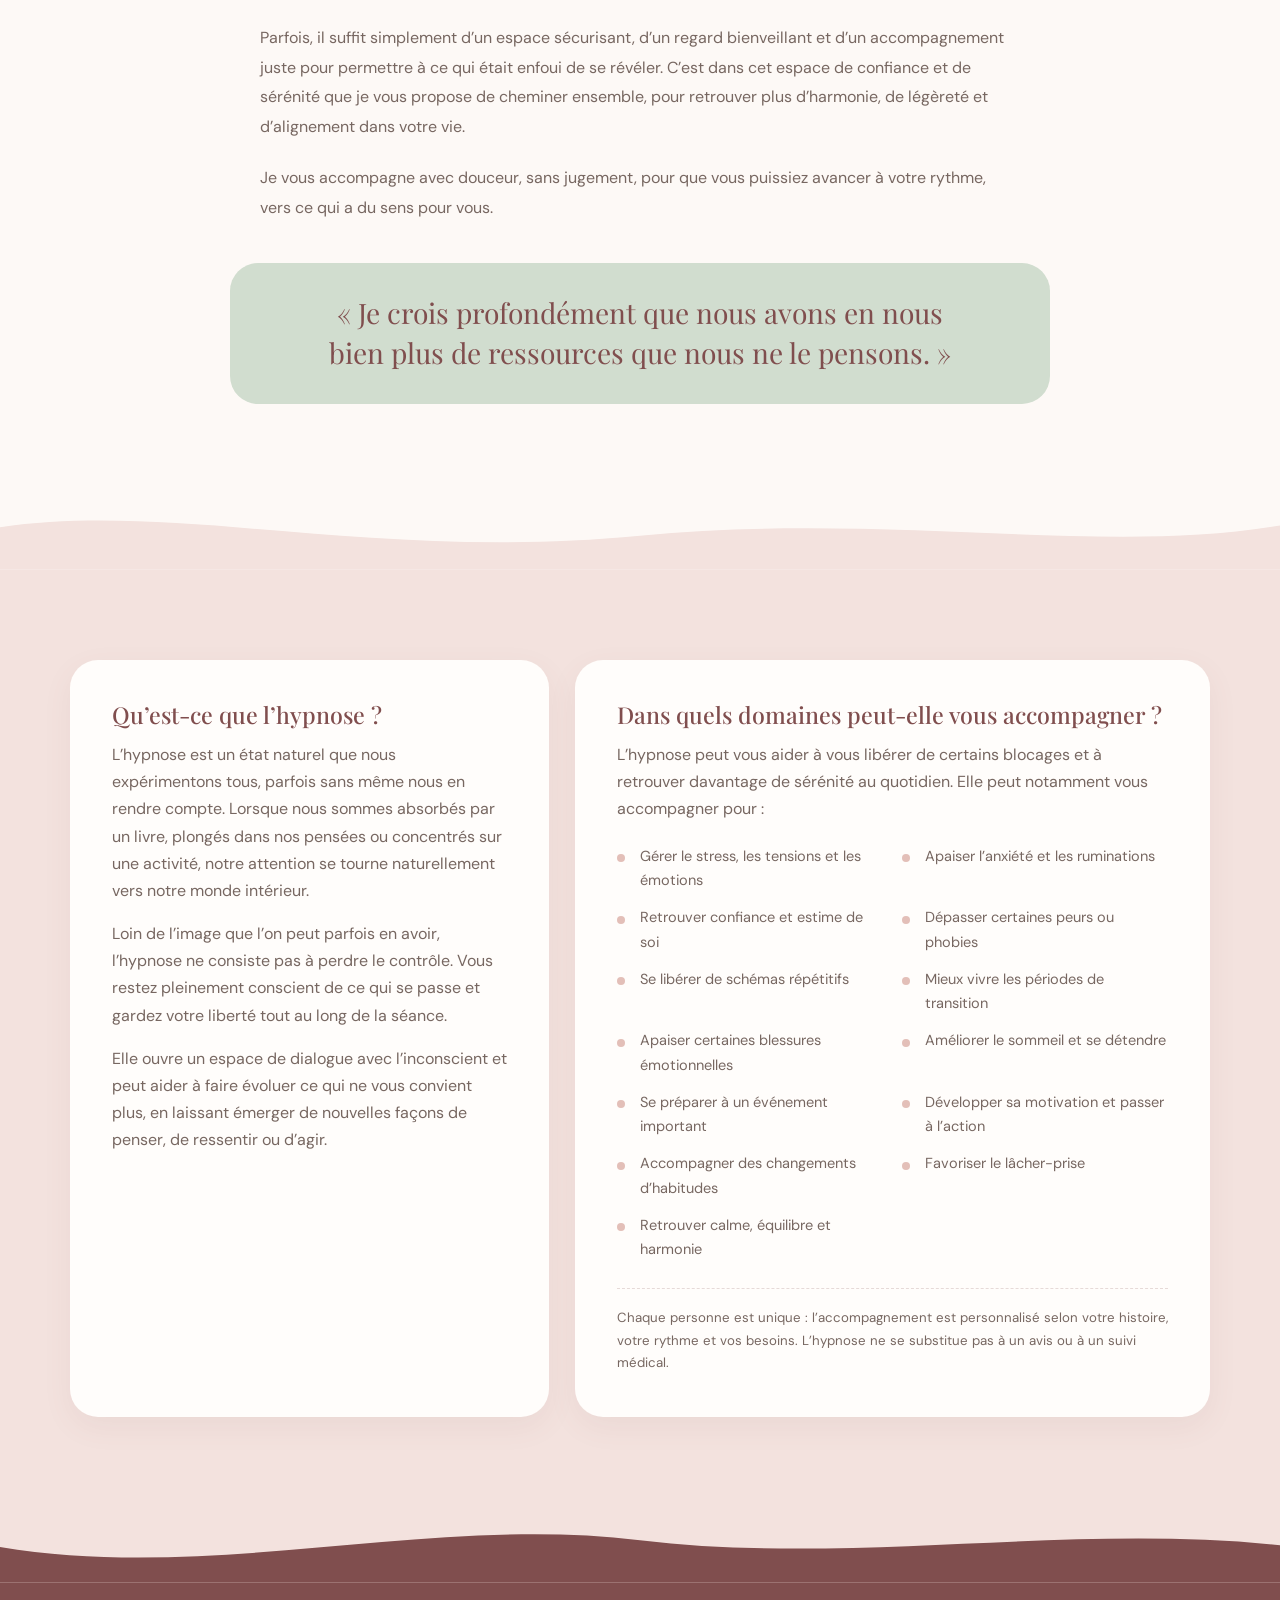
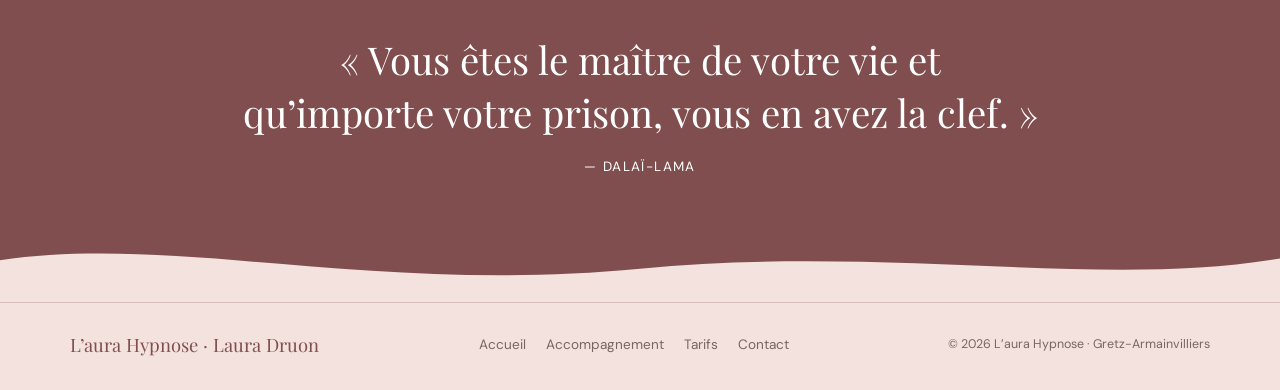
==== commit 74a75db2: "Modifications demandées par Laura : menu à gauche, rose poudré, pages Accompagnement/Tarifs/Contact " ====
--- a/index.html
+++ b/index.html
@@ -3,1253 +3,32 @@
   <head>
     <meta charset="utf-8">
     <meta name="viewport" content="width=device-width, initial-scale=1">
-    <meta name="theme-color" content="#ead9c3">
-    <meta
-      name="description"
-      content="Laura Druon, praticienne en hypnose Ericksonienne et magnétisme à Gretz-Armainvilliers. Un accompagnement doux et personnalisé."
-    >
+    <meta name="theme-color" content="#f3e2de">
+    <meta name="description" content="Laura Druon, praticienne en hypnose Ericksonienne et magnétisme à Gretz-Armainvilliers. Un accompagnement doux et personnalisé.">
     <title>L’aura Hypnose — Laura Druon, hypnose et magnétisme</title>
     <link rel="preconnect" href="https://fonts.googleapis.com">
     <link rel="preconnect" href="https://fonts.gstatic.com" crossorigin>
-    <link
-      href="https://fonts.googleapis.com/css2?family=DM+Sans:wght@400;500;600;700&family=Playfair+Display:wght@400;500;600&display=swap"
-      rel="stylesheet"
-    >
-    <style>
-      :root {
-        color-scheme: light;
-        --sage: #d1ddcf;
-        --sage-deep: #a9bca7;
-        --sand: #ead9c3;
-        --paper: #fbf8f2;
-        --rose: #804e4e;
-        --ink: #493c38;
-        --muted: #776761;
-        --white: #fffdf9;
-        --serif: "Playfair Display", Georgia, serif;
-        --sans: "DM Sans", Arial, sans-serif;
-        --shadow: 0 22px 60px rgb(73 60 56 / 9%);
-      }
-
-      *,
-      *::before,
-      *::after {
-        box-sizing: border-box;
-      }
-
-      html {
-        scroll-behavior: smooth;
-        scroll-padding-top: 100px;
-      }
-
-      body {
-        margin: 0;
-        background: var(--paper);
-        color: var(--ink);
-        font-family: var(--sans);
-        font-size: 16px;
-        line-height: 1.7;
-      }
-
-      a {
-        color: inherit;
-      }
-
-      img {
-        display: block;
-        max-width: 100%;
-      }
-
-      button,
-      a {
-        -webkit-tap-highlight-color: transparent;
-      }
-
-      button:focus-visible,
-      a:focus-visible {
-        outline: 3px solid var(--rose);
-        outline-offset: 4px;
-      }
-
-      .container {
-        width: min(1140px, calc(100% - 48px));
-        margin-inline: auto;
-      }
-
-      .eyebrow {
-        display: inline-flex;
-        align-items: center;
-        gap: 10px;
-        margin: 0 0 14px;
-        color: var(--rose);
-        font-size: 0.75rem;
-        font-weight: 700;
-        letter-spacing: 0.16em;
-        text-transform: uppercase;
-      }
-
-      .eyebrow::before {
-        width: 24px;
-        height: 1px;
-        background: currentColor;
-        content: "";
-      }
-
-      h1,
-      h2,
-      h3,
-      p {
-        margin-top: 0;
-      }
-
-      h1,
-      h2,
-      h3 {
-        font-family: var(--serif);
-        font-weight: 500;
-        line-height: 1.16;
-      }
-
-      h1 {
-        max-width: 660px;
-        margin-bottom: 24px;
-        color: var(--rose);
-        font-size: clamp(3rem, 6vw, 5.55rem);
-        letter-spacing: -0.045em;
-      }
-
-      h2 {
-        margin-bottom: 20px;
-        color: var(--rose);
-        font-size: clamp(2.2rem, 4vw, 3.55rem);
-        letter-spacing: -0.035em;
-      }
-
-      h3 {
-        margin-bottom: 12px;
-        color: var(--rose);
-        font-size: 1.45rem;
-      }
-
-      .section-intro {
-        max-width: 640px;
-        margin-bottom: 42px;
-        color: var(--muted);
-      }
-
-      .button {
-        display: inline-flex;
-        min-height: 52px;
-        align-items: center;
-        justify-content: center;
-        gap: 10px;
-        padding: 13px 23px;
-        border: 1px solid var(--rose);
-        border-radius: 999px;
-        background: var(--rose);
-        color: white;
-        font-size: 0.9rem;
-        font-weight: 600;
-        text-decoration: none;
-        transition: background 180ms ease, color 180ms ease, transform 180ms ease;
-      }
-
-      .button:hover {
-        transform: translateY(-2px);
-        background: #6e4141;
-      }
-
-      .button--outline {
-        background: transparent;
-        color: var(--rose);
-      }
-
-      .button--outline:hover {
-        background: var(--rose);
-        color: white;
-      }
-
-      .button svg,
-      .text-link svg {
-        width: 17px;
-        height: 17px;
-        flex: 0 0 auto;
-      }
-
-      .topline {
-        padding: 8px 16px;
-        background: var(--rose);
-        color: white;
-        font-size: 0.76rem;
-        letter-spacing: 0.04em;
-        text-align: center;
-      }
-
-      .site-header {
-        position: sticky;
-        z-index: 10;
-        top: 0;
-        background: rgb(251 248 242 / 94%);
-        backdrop-filter: blur(14px);
-      }
-
-      .nav-wrap {
-        display: flex;
-        min-height: 82px;
-        align-items: center;
-        justify-content: space-between;
-        gap: 28px;
-      }
-
-      .brand {
-        display: inline-flex;
-        flex-direction: column;
-        color: var(--rose);
-        line-height: 1.15;
-        text-decoration: none;
-      }
-
-      .brand strong {
-        font-family: var(--serif);
-        font-size: 1.45rem;
-        font-weight: 500;
-      }
-
-      .brand span {
-        margin-top: 5px;
-        color: var(--muted);
-        font-size: 0.69rem;
-        letter-spacing: 0.12em;
-        text-transform: uppercase;
-      }
-
-      .nav-links {
-        display: flex;
-        align-items: center;
-        gap: clamp(16px, 2.4vw, 32px);
-      }
-
-      .nav-links > a:not(.button) {
-        color: var(--ink);
-        font-size: 0.84rem;
-        font-weight: 500;
-        text-decoration: none;
-        transition: color 160ms ease;
-      }
-
-      .nav-links > a:not(.button):hover {
-        color: var(--rose);
-      }
-
-      .nav-links .button {
-        min-height: 44px;
-        padding: 9px 18px;
-      }
-
-      .menu-toggle {
-        display: none;
-        width: 46px;
-        height: 46px;
-        align-items: center;
-        justify-content: center;
-        border: 1px solid rgb(128 78 78 / 24%);
-        border-radius: 50%;
-        background: transparent;
-        color: var(--rose);
-        cursor: pointer;
-      }
-
-      .menu-toggle svg {
-        width: 22px;
-        height: 22px;
-      }
-
-      .hero {
-        position: relative;
-        overflow: hidden;
-        padding: 62px 0 76px;
-        background:
-          radial-gradient(ellipse at 8% 15%, rgb(255 255 255 / 58%), transparent 36%),
-          var(--sage);
-      }
-
-      .hero::after {
-        position: absolute;
-        right: -110px;
-        bottom: -220px;
-        width: 520px;
-        height: 520px;
-        border: 1px solid rgb(128 78 78 / 12%);
-        border-radius: 50%;
-        box-shadow: 0 0 0 34px rgb(128 78 78 / 4%), 0 0 0 68px rgb(128 78 78 / 3%);
-        content: "";
-        pointer-events: none;
-      }
-
-      .hero-grid {
-        position: relative;
-        z-index: 1;
-        display: grid;
-        align-items: center;
-        gap: clamp(44px, 8vw, 110px);
-        grid-template-columns: 1.05fr 0.8fr;
-      }
-
-      .hero-copy {
-        padding: 12px 0;
-      }
-
-      .hero-copy > p:not(.eyebrow) {
-        max-width: 520px;
-        margin-bottom: 30px;
-        color: #66534c;
-        font-size: clamp(1rem, 1.6vw, 1.15rem);
-      }
-
-      .hero-actions {
-        display: flex;
-        flex-wrap: wrap;
-        gap: 12px;
-      }
-
-      .hero-location {
-        display: flex;
-        align-items: center;
-        gap: 10px;
-        margin-top: 30px;
-        color: var(--muted);
-        font-size: 0.88rem;
-      }
-
-      .hero-location svg {
-        width: 19px;
-        height: 19px;
-        color: var(--rose);
-      }
-
-      .hero-portrait {
-        position: relative;
-        max-width: 430px;
-        justify-self: center;
-      }
-
-      .hero-portrait-frame {
-        overflow: hidden;
-        width: min(100%, 430px);
-        aspect-ratio: 0.96;
-        border: 8px solid rgb(255 253 249 / 72%);
-        border-radius: 18px;
-        box-shadow: 0 18px 45px rgb(73 60 56 / 12%);
-      }
-
-      .hero-portrait img {
-        width: 100%;
-        height: 100%;
-        transform: translate3d(0, var(--parallax-offset, 0px), 0) scale(1.08);
-        object-fit: cover;
-        object-position: center 38%;
-        will-change: transform;
-      }
-
-      @keyframes hero-enter {
-        from {
-          opacity: 0;
-          transform: translateY(16px);
-        }
-        to {
-          opacity: 1;
-          transform: translateY(0);
-        }
-      }
-
-      .hero-copy {
-        animation: hero-enter 700ms 100ms both;
-      }
-
-      .hero-portrait {
-        animation: hero-enter 850ms 220ms both;
-      }
-
-      .motion-ready [data-reveal] {
-        opacity: 0;
-        transform: translateY(22px);
-        transition: opacity 650ms ease, transform 650ms cubic-bezier(0.2, 0.7, 0.2, 1);
-      }
-
-      .motion-ready [data-reveal].is-visible {
-        opacity: 1;
-        transform: translateY(0);
-      }
-
-      .trust-strip {
-        border-bottom: 1px solid rgb(128 78 78 / 12%);
-        background: var(--white);
-      }
-
-      .trust-inner {
-        display: flex;
-        min-height: 78px;
-        flex-wrap: wrap;
-        align-items: center;
-        justify-content: center;
-        gap: 16px 50px;
-        color: var(--muted);
-        font-size: 0.88rem;
-        text-align: center;
-      }
-
-      .trust-inner span {
-        display: inline-flex;
-        align-items: center;
-        gap: 9px;
-      }
-
-      .trust-inner svg {
-        width: 18px;
-        height: 18px;
-        color: var(--rose);
-      }
-
-      .google-reviews {
-        padding: 28px 0;
-        border-bottom: 1px solid rgb(128 78 78 / 10%);
-        background: var(--paper);
-      }
-
-      .reviews-heading {
-        display: flex;
-        align-items: center;
-        justify-content: space-between;
-        gap: 24px;
-        margin-bottom: 20px;
-      }
-
-      .google-reviews-copy {
-        display: flex;
-        align-items: center;
-        gap: 18px;
-      }
-
-      .google-mark {
-        display: grid;
-        width: 48px;
-        height: 48px;
-        flex: 0 0 auto;
-        place-items: center;
-        border-radius: 50%;
-        background: var(--sage);
-        color: var(--rose);
-        font-size: 1.5rem;
-        font-weight: 700;
-      }
-
-      .google-reviews h2 {
-        margin: 0 0 4px;
-        font-family: var(--serif);
-        font-size: 1.45rem;
-      }
-
-      .google-reviews-copy p {
-        margin: 0;
-        color: var(--muted);
-        font-size: 0.88rem;
-      }
-
-      .sample-notice {
-        display: inline-block;
-        margin-top: 8px;
-        padding: 4px 9px;
-        border-radius: 999px;
-        background: #f4e8d8;
-        color: var(--rose);
-        font-size: 0.72rem;
-        font-weight: 700;
-        letter-spacing: 0.04em;
-      }
-
-      .review-grid {
-        display: grid;
-        gap: 16px;
-        grid-template-columns: repeat(3, minmax(0, 1fr));
-      }
-
-      .review-card {
-        display: flex;
-        min-width: 0;
-        flex-direction: column;
-        padding: 24px;
-        border: 1px solid rgb(128 78 78 / 13%);
-        border-radius: 4px 20px 20px;
-        background: var(--white);
-      }
-
-      .review-stars {
-        margin-bottom: 18px;
-        color: #a8793d;
-        font-size: 0.95rem;
-        letter-spacing: 0.12em;
-      }
-
-      .review-card blockquote {
-        flex: 1;
-        margin: 0 0 24px;
-        color: var(--ink);
-        font-family: var(--serif);
-        font-size: 1.12rem;
-        line-height: 1.55;
-      }
-
-      .review-author {
-        display: flex;
-        align-items: center;
-        gap: 12px;
-      }
-
-      .review-avatar {
-        display: grid;
-        width: 42px;
-        height: 42px;
-        flex: 0 0 auto;
-        place-items: center;
-        border-radius: 50%;
-        background: var(--sage);
-        color: var(--rose);
-        font-family: var(--serif);
-        font-size: 1.1rem;
-      }
-
-      .review-author p {
-        margin: 0;
-        color: var(--muted);
-        font-size: 0.76rem;
-        font-weight: 600;
-      }
-
-      .review-author strong {
-        display: block;
-        color: var(--rose);
-        font-size: 0.88rem;
-      }
-
-      .review-author span {
-        display: block;
-        font-size: 0.73rem;
-        font-weight: 400;
-      }
-
-      @media (max-width: 700px) {
-        .google-reviews {
-          padding: 20px 0;
-        }
-
-        .reviews-heading {
-          align-items: flex-start;
-          flex-direction: column;
-          gap: 16px;
-        }
-
-        .google-reviews-copy {
-          align-items: flex-start;
-          gap: 13px;
-        }
-
-        .google-mark {
-          width: 40px;
-          height: 40px;
-          font-size: 1.25rem;
-        }
-
-        .review-grid {
-          grid-template-columns: 1fr;
-        }
-      }
-
-      @media (min-width: 701px) and (max-width: 1000px) {
-        .review-grid {
-          grid-template-columns: repeat(2, minmax(0, 1fr));
-        }
-      }
-
-      .section {
-        padding: 100px 0;
-      }
-
-      .about-grid {
-        display: grid;
-        gap: 36px;
-        max-width: 820px;
-        margin-inline: auto;
-      }
-
-      .about-heading {
-        text-align: center;
-      }
-
-      .about-heading h2 {
-        margin-bottom: 0;
-      }
-
-      .about-heading .eyebrow {
-        justify-content: center;
-      }
-
-      .about-quote {
-        margin: 8px 0 0;
-        padding: 26px clamp(22px, 5vw, 48px);
-        border-radius: 3px 26px 26px;
-        background: var(--sage);
-        color: var(--rose);
-        text-align: center;
-      }
-
-      .about-quote p {
-        max-width: 650px;
-        margin: 0 auto;
-        font-family: var(--serif);
-        font-size: clamp(1.3rem, 2.2vw, 1.8rem);
-        line-height: 1.45;
-      }
-
-      .about-copy {
-        max-width: 760px;
-        margin-inline: auto;
-      }
-
-      .about-copy p {
-        margin: 0;
-        color: var(--muted);
-        line-height: 1.85;
-      }
-
-      .about-lead {
-        margin-bottom: 28px !important;
-        color: var(--rose);
-        font-family: var(--serif);
-        font-size: clamp(1.25rem, 2vw, 1.55rem);
-        line-height: 1.65;
-        text-align: center;
-      }
-
-      .about-copy > p:not(.about-lead) {
-        margin-bottom: 22px;
-      }
-
-      .about-copy > p:last-child {
-        margin-bottom: 0;
-      }
-
-      .hypnosis {
-        background: var(--sage);
-      }
-
-      .hypnosis .section-intro {
-        color: #5f6a5d;
-      }
-
-      .hypnosis-grid {
-        display: grid;
-        align-items: start;
-        gap: 26px;
-        grid-template-columns: 0.86fr 1.14fr;
-      }
-
-      .hypnosis-card,
-      .support-card {
-        height: 100%;
-        padding: clamp(26px, 4vw, 42px);
-        border: 1px solid rgb(128 78 78 / 12%);
-        border-radius: 5px 28px 28px;
-        background: var(--white);
-      }
-
-      .hypnosis-card p,
-      .support-card p {
-        color: var(--muted);
-      }
-
-      .hypnosis-card p:last-child {
-        margin-bottom: 0;
-      }
-
-      .support-list {
-        display: grid;
-        gap: 12px 18px;
-        grid-template-columns: repeat(2, minmax(0, 1fr));
-        margin: 22px 0 25px;
-        padding: 0;
-        list-style: none;
-      }
-
-      .support-list li {
-        position: relative;
-        padding-left: 23px;
-        color: var(--muted);
-        font-size: 0.91rem;
-      }
-
-      .support-list li::before {
-        position: absolute;
-        top: 0.66em;
-        left: 0;
-        width: 8px;
-        height: 8px;
-        border-radius: 50%;
-        background: var(--sage-deep);
-        content: "";
-      }
-
-      .care-note {
-        margin: 0;
-        padding-top: 18px;
-        border-top: 1px solid rgb(128 78 78 / 13%);
-        color: var(--muted);
-        font-size: 0.83rem;
-      }
-
-      .services {
-        background: var(--paper);
-      }
-
-      .services-head {
-        display: flex;
-        align-items: end;
-        justify-content: space-between;
-        gap: 28px;
-        margin-bottom: 42px;
-      }
-
-      .services-head .section-intro {
-        max-width: 440px;
-        margin: 0 0 5px;
-      }
-
-      .price-grid {
-        display: grid;
-        gap: 18px;
-        grid-template-columns: repeat(4, minmax(0, 1fr));
-      }
-
-      .price-card {
-        display: flex;
-        min-height: 240px;
-        flex-direction: column;
-        align-items: flex-start;
-        padding: 26px 24px;
-        border: 1px solid rgb(128 78 78 / 13%);
-        border-radius: 4px 24px 24px;
-        background: var(--white);
-        transition: transform 180ms ease, box-shadow 180ms ease;
-      }
-
-      .price-card:hover {
-        transform: translateY(-5px);
-        box-shadow: var(--shadow);
-      }
-
-      .price-icon {
-        display: grid;
-        width: 44px;
-        height: 44px;
-        place-items: center;
-        margin-bottom: 22px;
-        border-radius: 50%;
-        background: var(--sage);
-        color: var(--rose);
-      }
-
-      .price-icon svg {
-        width: 21px;
-        height: 21px;
-      }
-
-      .price-card h3 {
-        font-size: 1.2rem;
-      }
-
-      .price-duration {
-        margin: auto 0 4px;
-        color: var(--muted);
-        font-size: 0.83rem;
-      }
-
-      .price-amount {
-        margin: 0;
-        color: var(--rose);
-        font-family: var(--serif);
-        font-size: 1.7rem;
-      }
-
-      .price-contact {
-        color: var(--rose);
-        font-size: 0.88rem;
-        font-weight: 600;
-        text-decoration-thickness: 1px;
-        text-underline-offset: 3px;
-      }
-
-      .quote-band {
-        padding: 70px 24px;
-        background: var(--rose);
-        color: white;
-        text-align: center;
-      }
-
-      .quote-band blockquote {
-        max-width: 800px;
-        margin: 0 auto;
-        font-family: var(--serif);
-        font-size: clamp(1.55rem, 3vw, 2.5rem);
-        line-height: 1.4;
-      }
-
-      .quote-band cite {
-        display: block;
-        margin-top: 18px;
-        font-family: var(--sans);
-        font-size: 0.84rem;
-        font-style: normal;
-        letter-spacing: 0.1em;
-        text-transform: uppercase;
-      }
-
-      .contact {
-        padding-bottom: 110px;
-      }
-
-      .contact-grid {
-        display: grid;
-        align-items: start;
-        gap: 48px;
-        grid-template-columns: 0.8fr 1.2fr;
-      }
-
-      .contact-copy > p:not(.eyebrow) {
-        max-width: 420px;
-        color: var(--muted);
-      }
-
-      .contact-list {
-        display: grid;
-        gap: 20px;
-        margin: 30px 0;
-      }
-
-      .contact-item {
-        display: grid;
-        align-items: start;
-        gap: 13px;
-        grid-template-columns: 42px 1fr;
-      }
-
-      .contact-icon {
-        display: grid;
-        width: 42px;
-        height: 42px;
-        place-items: center;
-        border-radius: 50%;
-        background: var(--sage);
-        color: var(--rose);
-      }
-
-      .contact-icon svg {
-        width: 19px;
-        height: 19px;
-      }
-
-      .contact-item strong {
-        display: block;
-        margin-bottom: 2px;
-        color: var(--rose);
-        font-size: 0.87rem;
-      }
-
-      .contact-item a,
-      .contact-item address {
-        color: var(--muted);
-        font-size: 0.94rem;
-        font-style: normal;
-        text-decoration: none;
-      }
-
-      .contact-item a:hover {
-        color: var(--rose);
-        text-decoration: underline;
-        text-underline-offset: 3px;
-      }
-
-      .map-wrap {
-        overflow: hidden;
-        height: clamp(380px, 42vw, 520px);
-        min-height: 0;
-        border: 8px solid var(--white);
-        border-radius: 5px 30px 30px;
-        background: var(--sage);
-        box-shadow: var(--shadow);
-      }
-
-      .map-wrap iframe {
-        display: block;
-        width: 100%;
-        height: 100%;
-        min-height: 0;
-        border: 0;
-      }
-
-      .map-link {
-        display: flex;
-        justify-content: flex-end;
-        margin-top: 14px;
-      }
-
-      .contact-form {
-        grid-column: 1 / -1;
-        padding: clamp(24px, 5vw, 48px);
-        border: 1px solid rgb(128 78 78 / 12%);
-        border-radius: 5px 28px 28px;
-        background: var(--white);
-      }
-
-      .contact-form h3 {
-        margin-bottom: 8px;
-        font-size: clamp(1.65rem, 3vw, 2.1rem);
-      }
-
-      .form-intro {
-        margin-bottom: 26px;
-        color: var(--muted);
-      }
-
-      .form-fields {
-        display: grid;
-        gap: 18px;
-        grid-template-columns: repeat(2, minmax(0, 1fr));
-      }
-
-      .form-field {
-        display: grid;
-        gap: 7px;
-      }
-
-      .form-field--wide {
-        grid-column: 1 / -1;
-      }
-
-      .form-field label {
-        color: var(--rose);
-        font-size: 0.85rem;
-        font-weight: 600;
-      }
-
-      .form-field input,
-      .form-field textarea {
-        width: 100%;
-        min-height: 48px;
-        padding: 12px 14px;
-        border: 1px solid rgb(128 78 78 / 22%);
-        border-radius: 8px;
-        background: var(--paper);
-        color: var(--ink);
-        font: inherit;
-      }
-
-      .form-field textarea {
-        min-height: 145px;
-        resize: vertical;
-      }
-
-      .form-field input:focus,
-      .form-field textarea:focus {
-        border-color: var(--rose);
-        outline: 3px solid rgb(128 78 78 / 13%);
-      }
-
-      .form-submit {
-        margin-top: 20px;
-      }
-
-      .form-note {
-        margin: 12px 0 0;
-        color: var(--muted);
-        font-size: 0.8rem;
-      }
-
-      .form-status {
-        min-height: 1.5em;
-        margin: 8px 0 0;
-        color: var(--rose);
-        font-size: 0.88rem;
-      }
-
-      .site-footer {
-        padding: 28px 0;
-        background: var(--sage);
-      }
-
-      .footer-inner {
-        display: flex;
-        flex-wrap: wrap;
-        align-items: center;
-        justify-content: space-between;
-        gap: 12px 24px;
-      }
-
-      .footer-brand {
-        color: var(--rose);
-        font-family: var(--serif);
-        font-size: 1.15rem;
-      }
-
-      .footer-inner p {
-        margin: 0;
-        color: var(--muted);
-        font-size: 0.78rem;
-      }
-
-      .text-link {
-        display: inline-flex;
-        align-items: center;
-        gap: 8px;
-        color: var(--rose);
-        font-size: 0.9rem;
-        font-weight: 600;
-        text-decoration: none;
-      }
-
-      .text-link:hover {
-        text-decoration: underline;
-        text-underline-offset: 4px;
-      }
-
-      @media (max-width: 900px) {
-        .nav-links {
-          gap: 15px;
-        }
-
-        .nav-links > a:not(.button) {
-          font-size: 0.77rem;
-        }
-
-        .hero-grid {
-          gap: 48px;
-          grid-template-columns: 1fr 0.78fr;
-        }
-
-        .price-grid {
-          grid-template-columns: repeat(2, minmax(0, 1fr));
-        }
-      }
-
-      @media (max-width: 700px) {
-        html {
-          scroll-padding-top: 78px;
-        }
-
-        .container {
-          width: min(100% - 36px, 540px);
-        }
-
-        .topline {
-          font-size: 0.69rem;
-        }
-
-        .nav-wrap {
-          min-height: 72px;
-        }
-
-        .menu-toggle {
-          display: inline-flex;
-        }
-
-        .nav-links {
-          position: absolute;
-          top: 100%;
-          right: 0;
-          left: 0;
-          display: none;
-          align-items: stretch;
-          padding: 10px 24px 24px;
-          border-top: 1px solid rgb(128 78 78 / 12%);
-          background: var(--paper);
-          box-shadow: 0 18px 24px rgb(73 60 56 / 8%);
-        }
-
-        .nav-links.is-open {
-          display: flex;
-          flex-direction: column;
-          gap: 0;
-        }
-
-        .nav-links > a:not(.button) {
-          padding: 12px 0;
-          border-bottom: 1px solid rgb(128 78 78 / 10%);
-          font-size: 0.92rem;
-        }
-
-        .nav-links .button {
-          align-self: flex-start;
-          margin-top: 16px;
-        }
-
-        .hero {
-          padding: 48px 0 62px;
-        }
-
-        .hero-grid {
-          gap: 46px;
-          grid-template-columns: 1fr;
-        }
-
-        .hero-copy {
-          text-align: center;
-        }
-
-        .hero-copy .eyebrow,
-        .hero-location {
-          justify-content: center;
-        }
-
-        .hero-copy .eyebrow::before {
-          display: none;
-        }
-
-        .hero-actions {
-          justify-content: center;
-        }
-
-        .hero-portrait {
-          width: min(100%, 390px);
-        }
-
-        .hero-portrait img {
-          height: 100%;
-        }
-
-        .hero-portrait-frame {
-          aspect-ratio: 1;
-        }
-
-        .trust-inner {
-          min-height: 90px;
-          gap: 10px 23px;
-          font-size: 0.79rem;
-        }
-
-        .section {
-          padding: 72px 0;
-        }
-
-        .hypnosis-grid,
-        .contact-grid {
-          grid-template-columns: 1fr;
-        }
-
-        .about-grid {
-          gap: 28px;
-        }
-
-        .services-head {
-          align-items: flex-start;
-          flex-direction: column;
-          margin-bottom: 30px;
-        }
-
-        .support-list {
-          grid-template-columns: 1fr;
-        }
-
-        .quote-band {
-          padding: 54px 24px;
-        }
-
-        .contact-grid {
-          gap: 34px;
-        }
-
-        .map-wrap {
-          height: 350px;
-        }
-
-        .contact-form {
-          grid-column: auto;
-        }
-
-        .form-fields {
-          grid-template-columns: 1fr;
-        }
-
-        .form-field--wide {
-          grid-column: auto;
-        }
-      }
-
-      @media (max-width: 430px) {
-        .container {
-          width: min(100% - 30px, 390px);
-        }
-
-        .hero-actions {
-          align-items: stretch;
-          flex-direction: column;
-        }
-
-        .hero-actions .button {
-          width: 100%;
-        }
-
-        .price-grid {
-          grid-template-columns: 1fr;
-        }
-
-        .price-card {
-          min-height: 208px;
-        }
-      }
-
-      @media (prefers-reduced-motion: reduce) {
-        *,
-        *::before,
-        *::after {
-          scroll-behavior: auto !important;
-          transition-duration: 0.01ms !important;
-          animation-duration: 0.01ms !important;
-          animation-delay: 0ms !important;
-        }
-
-        .motion-ready [data-reveal] {
-          opacity: 1;
-          transform: none;
-        }
-      }
-    </style>
+    <link href="https://fonts.googleapis.com/css2?family=DM+Sans:wght@400;500;600;700&family=Playfair+Display:wght@400;500;600&display=swap" rel="stylesheet">
+    <link rel="stylesheet" href="style.css">
   </head>
   <body>
     <div class="topline">Un accompagnement doux et personnalisé à Gretz-Armainvilliers</div>
 
     <header class="site-header">
       <div class="container nav-wrap">
-        <a class="brand" href="#accueil" aria-label="L’aura Hypnose — accueil">
-          <strong>L’aura Hypnose</strong>
-          <span>Laura Druon · Hypnose &amp; magnétisme</span>
-        </a>
-        <button
-          class="menu-toggle"
-          type="button"
-          aria-label="Ouvrir le menu"
-          aria-expanded="false"
-          aria-controls="navigation"
-        >
-          <svg viewBox="0 0 24 24" fill="none" stroke="currentColor" stroke-width="1.7" aria-hidden="true">
-            <path d="M4 7h16M4 12h16M4 17h16" stroke-linecap="round"/>
-          </svg>
+        <button class="menu-toggle" type="button" aria-label="Ouvrir le menu" aria-expanded="false" aria-controls="navigation">
+          <svg class="icon-open" viewBox="0 0 24 24" fill="none" stroke="currentColor" stroke-width="1.7" aria-hidden="true"><path d="M4 7h16M4 12h16M4 17h16" stroke-linecap="round"/></svg>
+          <svg class="icon-close" viewBox="0 0 24 24" fill="none" stroke="currentColor" stroke-width="1.7" aria-hidden="true"><path d="M6 6l12 12M18 6 6 18" stroke-linecap="round"/></svg>
         </button>
-        <nav class="nav-links" id="navigation" aria-label="Navigation principale">
-          <a href="#presentation">Présentation</a>
-          <a href="#hypnose">L’hypnose</a>
-          <a href="#tarifs">Tarifs</a>
-          <a href="#contact">Contact</a>
-          <a class="button" href="#contact">Prendre rendez-vous</a>
-        </nav>
+        <a class="brand" href="index.html">L’aura Hypnose</a>
+        <a class="button header-cta" href="contact.html">Prendre rendez-vous</a>
       </div>
+      <nav class="menu-panel" id="navigation" aria-label="Navigation principale">
+          <a href="index.html" aria-current="page">Accueil</a>
+          <a href="accompagnement.html">Accompagnement</a>
+          <a href="tarifs.html">Tarifs</a>
+          <a href="contact.html">Contact</a>
+      </nav>
     </header>
 
     <main>
@@ -1263,120 +42,36 @@
               et avancer à votre rythme.
             </p>
             <div class="hero-actions">
-              <a class="button" href="tel:+33698276993">
-                Prendre rendez-vous
-                <svg viewBox="0 0 24 24" fill="none" stroke="currentColor" stroke-width="1.8" aria-hidden="true">
-                  <path d="M5 12h14m-6-6 6 6-6 6" stroke-linecap="round" stroke-linejoin="round"/>
-                </svg>
-              </a>
+              <a class="button" href="tel:+33698276993">Prendre rendez-vous <svg viewBox="0 0 24 24" fill="none" stroke="currentColor" stroke-width="1.8" aria-hidden="true"><path d="M5 12h14m-6-6 6 6-6 6" stroke-linecap="round" stroke-linejoin="round"/></svg></a>
               <a class="button button--outline" href="#presentation">Découvrir mon approche</a>
             </div>
             <div class="hero-location">
-              <svg viewBox="0 0 24 24" fill="none" stroke="currentColor" stroke-width="1.7" aria-hidden="true">
-                <path d="M20 10c0 5-8 12-8 12S4 15 4 10a8 8 0 1 1 16 0Z"/>
-                <circle cx="12" cy="10" r="2.5"/>
-              </svg>
+              <svg viewBox="0 0 24 24" fill="none" stroke="currentColor" stroke-width="1.7" aria-hidden="true"><path d="M20 10c0 5-8 12-8 12S4 15 4 10a8 8 0 1 1 16 0Z"/><circle cx="12" cy="10" r="2.5"/></svg>
               3 rue Gambetta · 77220 Gretz-Armainvilliers
             </div>
           </div>
           <div class="hero-portrait">
             <div class="hero-portrait-frame">
-              <img
-                src="assets/laura-druon.jpg"
-                alt="Laura Druon, praticienne en hypnose Ericksonienne et magnétisme"
-                width="768"
-                height="768"
-              >
+              <img src="assets/laura-druon.jpg" alt="Laura Druon, praticienne en hypnose Ericksonienne et magnétisme" width="768" height="768">
             </div>
           </div>
         </div>
       </section>
+      <div class="wave" style="--from: var(--blush); --to: var(--paper)" aria-hidden="true"><svg viewBox="0 0 1440 90" preserveAspectRatio="none"><path d="M0,48 C240,90 480,10 720,40 C960,70 1200,20 1440,46 L1440,90 L0,90 Z"/></svg></div>
 
-      <div class="trust-strip" aria-label="Informations pratiques">
-        <div class="container trust-inner">
-          <span>
-            <svg viewBox="0 0 24 24" fill="none" stroke="currentColor" stroke-width="1.7" aria-hidden="true">
-              <path d="m12 3 2.2 5.2L20 10l-5.8 1.8L12 17l-2.2-5.2L4 10l5.8-1.8L12 3Z"/>
-              <path d="m19 16 .9 2.1L22 19l-2.1.9L19 22l-.9-2.1L16 19l2.1-.9L19 16Z"/>
-            </svg>
-            Un accompagnement bienveillant
-          </span>
-          <span>
-            <svg viewBox="0 0 24 24" fill="none" stroke="currentColor" stroke-width="1.7" aria-hidden="true">
-              <path d="M12 21s8-4 8-11V5l-8-3-8 3v5c0 7 8 11 8 11Z"/>
-              <path d="m9 12 2 2 4-4"/>
-            </svg>
-            Dans le respect de votre rythme
-          </span>
-          <span>
-            <svg viewBox="0 0 24 24" fill="none" stroke="currentColor" stroke-width="1.7" aria-hidden="true">
-              <path d="M20 10c0 5-8 12-8 12S4 15 4 10a8 8 0 1 1 16 0Z"/>
-              <circle cx="12" cy="10" r="2.5"/>
-            </svg>
-            Gretz-Armainvilliers
-          </span>
-        </div>
-      </div>
-
-      <section class="google-reviews" aria-labelledby="google-reviews-title">
+      <section class="google-link" aria-label="Avis Google">
         <div class="container">
-          <div class="reviews-heading">
-            <div class="google-reviews-copy">
-              <span class="google-mark" aria-hidden="true">G</span>
-              <div>
-                <h2 id="google-reviews-title">Avis Google</h2>
-                <p>Un aperçu de la façon dont les témoignages pourront être présentés.</p>
-                <span class="sample-notice">MAQUETTE — AVIS FICTIFS, À REMPLACER AVANT PUBLICATION</span>
-              </div>
-            </div>
-            <a
-              class="button button--outline"
-              href="https://www.google.com/maps/search/?api=1&amp;query=L%27aura%20Hypnose%20Laura%20Druon%20Gretz-Armainvilliers"
-              target="_blank"
-              rel="noopener noreferrer"
-            >
-              Rechercher sa fiche Google
-              <svg viewBox="0 0 24 24" fill="none" stroke="currentColor" stroke-width="1.8" aria-hidden="true">
-                <path d="M7 17 17 7M8 7h9v9" stroke-linecap="round" stroke-linejoin="round"/>
-              </svg>
-            </a>
-          </div>
-          <div class="review-grid" aria-label="Exemples fictifs d’avis">
-            <article class="review-card">
-              <div class="review-stars" aria-label="Exemple fictif de note : 5 étoiles">★★★★★</div>
-              <blockquote>« Je me suis sentie écoutée et accompagnée avec beaucoup de douceur. Une belle parenthèse pour avancer à mon rythme. »</blockquote>
-              <div class="review-author">
-                <span class="review-avatar" aria-hidden="true">C</span>
-                <p><strong>Camille Martin</strong><span>Nom fictif · avis de démonstration</span></p>
-              </div>
-            </article>
-            <article class="review-card">
-              <div class="review-stars" aria-label="Exemple fictif de note : 5 étoiles">★★★★★</div>
-              <blockquote>« Laura met tout de suite en confiance. J’ai apprécié sa bienveillance et le temps pris pour comprendre mes besoins. »</blockquote>
-              <div class="review-author">
-                <span class="review-avatar" aria-hidden="true">S</span>
-                <p><strong>Sophie Moreau</strong><span>Nom fictif · avis de démonstration</span></p>
-              </div>
-            </article>
-            <article class="review-card">
-              <div class="review-stars" aria-label="Exemple fictif de note : 5 étoiles">★★★★★</div>
-              <blockquote>« Un accompagnement tout en douceur dans un cadre apaisant. Je repars avec un sentiment de calme et de légèreté. »</blockquote>
-              <div class="review-author">
-                <span class="review-avatar" aria-hidden="true">É</span>
-                <p><strong>Élodie Bernard</strong><span>Nom fictif · avis de démonstration</span></p>
-              </div>
-            </article>
+          <div class="google-link-inner">
+            <p><span class="google-stars" aria-hidden="true">★★★★★</span> Découvrez les avis laissés sur ma fiche Google</p>
+            <a class="button button--outline" href="https://www.google.com/maps/search/?api=1&amp;query=L%27aura%20Hypnose%20Laura%20Druon%20Gretz-Armainvilliers" target="_blank" rel="noopener noreferrer">Voir les avis Google <svg viewBox="0 0 24 24" fill="none" stroke="currentColor" stroke-width="1.8" aria-hidden="true"><path d="M7 17 17 7M8 7h9v9" stroke-linecap="round" stroke-linejoin="round"/></svg></a>
           </div>
         </div>
       </section>
 
       <section class="section" id="presentation">
         <div class="container about-grid">
-          <div class="about-heading">
-            <p class="eyebrow">Faire connaissance</p>
-            <h2>Je suis Laura Druon.</h2>
-          </div>
-          <div class="about-copy">
+          <h2 class="section-title reveal">Présentation</h2>
+          <div class="about-copy reveal">
             <p class="about-lead">
               Je suis profondément passionnée par le fonctionnement de l’être humain, par tout
               ce qui se joue en nous, parfois consciemment… et parfois dans des espaces plus subtils.
@@ -1413,378 +108,82 @@
               votre rythme, vers ce qui a du sens pour vous.
             </p>
           </div>
-          <blockquote class="about-quote">
+          <blockquote class="about-quote reveal">
             <p>« Je crois profondément que nous avons en nous bien plus de ressources que nous ne le pensons. »</p>
           </blockquote>
         </div>
       </section>
 
-      <section class="section hypnosis" id="hypnose">
-        <div class="container">
-          <p class="eyebrow">Mieux comprendre</p>
-          <h2>L’hypnose, en douceur.</h2>
-          <p class="section-intro">
-            Un état naturel qui vous permet d’écouter votre monde intérieur et de vous reconnecter
-            à vos propres ressources.
-          </p>
-          <div class="hypnosis-grid">
-            <article class="hypnosis-card">
-              <h3>Qu’est-ce que l’hypnose&nbsp;?</h3>
-              <p>
-                L’hypnose est un état naturel que nous expérimentons tous, parfois sans même nous
-                en rendre compte. Lorsque nous sommes absorbés par un livre, plongés dans nos
-                pensées ou concentrés sur une activité, notre attention se tourne naturellement
-                vers notre monde intérieur.
-              </p>
-              <p>
-                Loin de l’image que l’on peut parfois en avoir, l’hypnose ne consiste pas à perdre
-                le contrôle. Vous restez pleinement conscient de ce qui se passe et gardez votre
-                liberté tout au long de la séance.
-              </p>
-              <p>
-                Elle ouvre un espace de dialogue avec l’inconscient et peut aider à faire évoluer
-                ce qui ne vous convient plus, en laissant émerger de nouvelles façons de penser,
-                de ressentir ou d’agir.
-              </p>
-            </article>
-            <article class="support-card">
-              <h3>Dans quels domaines peut-elle vous accompagner&nbsp;?</h3>
-              <p>
-                L’hypnose peut vous aider à vous libérer de certains blocages et à retrouver
-                davantage de sérénité au quotidien. Elle peut notamment vous accompagner pour&nbsp;:
-              </p>
-              <ul class="support-list">
-                <li>Gérer le stress, les tensions et les émotions</li>
-                <li>Apaiser l’anxiété et les ruminations</li>
-                <li>Retrouver confiance et estime de soi</li>
-                <li>Dépasser certaines peurs ou phobies</li>
-                <li>Se libérer de schémas répétitifs</li>
-                <li>Mieux vivre les périodes de transition</li>
-                <li>Apaiser certaines blessures émotionnelles</li>
-                <li>Améliorer le sommeil et se détendre</li>
-                <li>Se préparer à un événement important</li>
-                <li>Développer sa motivation et passer à l’action</li>
-                <li>Accompagner des changements d’habitudes</li>
-                <li>Favoriser le lâcher-prise</li>
-                <li>Retrouver calme, équilibre et harmonie</li>
-              </ul>
-              <p class="care-note">
-                Chaque personne est unique : l’accompagnement est personnalisé selon votre
-                histoire, votre rythme et vos besoins. L’hypnose ne se substitue pas à un avis
-                ou à un suivi médical.
-              </p>
-            </article>
-          </div>
+      <div class="wave" style="--from: var(--paper); --to: var(--blush)" aria-hidden="true"><svg viewBox="0 0 1440 90" preserveAspectRatio="none"><path d="M0,40 C200,10 420,80 720,50 C1000,22 1240,74 1440,38 L1440,90 L0,90 Z"/></svg></div>
+      <section class="section section--blush" id="hypnose">
+        <div class="container hypnosis-grid">
+          <article class="soft-card reveal">
+            <h3>Qu’est-ce que l’hypnose&nbsp;?</h3>
+            <p>
+              L’hypnose est un état naturel que nous expérimentons tous, parfois sans même nous
+              en rendre compte. Lorsque nous sommes absorbés par un livre, plongés dans nos
+              pensées ou concentrés sur une activité, notre attention se tourne naturellement
+              vers notre monde intérieur.
+            </p>
+            <p>
+              Loin de l’image que l’on peut parfois en avoir, l’hypnose ne consiste pas à perdre
+              le contrôle. Vous restez pleinement conscient de ce qui se passe et gardez votre
+              liberté tout au long de la séance.
+            </p>
+            <p>
+              Elle ouvre un espace de dialogue avec l’inconscient et peut aider à faire évoluer
+              ce qui ne vous convient plus, en laissant émerger de nouvelles façons de penser,
+              de ressentir ou d’agir.
+            </p>
+          </article>
+          <article class="soft-card reveal">
+            <h3>Dans quels domaines peut-elle vous accompagner&nbsp;?</h3>
+            <p>
+              L’hypnose peut vous aider à vous libérer de certains blocages et à retrouver
+              davantage de sérénité au quotidien. Elle peut notamment vous accompagner pour&nbsp;:
+            </p>
+            <ul class="support-list">
+              <li>Gérer le stress, les tensions et les émotions</li>
+              <li>Apaiser l’anxiété et les ruminations</li>
+              <li>Retrouver confiance et estime de soi</li>
+              <li>Dépasser certaines peurs ou phobies</li>
+              <li>Se libérer de schémas répétitifs</li>
+              <li>Mieux vivre les périodes de transition</li>
+              <li>Apaiser certaines blessures émotionnelles</li>
+              <li>Améliorer le sommeil et se détendre</li>
+              <li>Se préparer à un événement important</li>
+              <li>Développer sa motivation et passer à l’action</li>
+              <li>Accompagner des changements d’habitudes</li>
+              <li>Favoriser le lâcher-prise</li>
+              <li>Retrouver calme, équilibre et harmonie</li>
+            </ul>
+            <p class="care-note">
+              Chaque personne est unique : l’accompagnement est personnalisé selon votre
+              histoire, votre rythme et vos besoins. L’hypnose ne se substitue pas à un avis
+              ou à un suivi médical.
+            </p>
+          </article>
         </div>
       </section>
 
-      <section class="section services" id="tarifs">
-        <div class="container">
-          <div class="services-head">
-            <div>
-              <p class="eyebrow">Prendre soin de soi</p>
-              <h2>Les accompagnements</h2>
-            </div>
-            <p class="section-intro">
-              Chaque rencontre commence par un temps d’échange pour accueillir vos besoins et
-              définir ensemble l’accompagnement qui vous convient.
-            </p>
-          </div>
-          <div class="price-grid">
-            <article class="price-card">
-              <div class="price-icon" aria-hidden="true">
-                <svg viewBox="0 0 24 24" fill="none" stroke="currentColor" stroke-width="1.7">
-                  <path d="M12 3c-4.5 0-7 3.1-7 7 0 2.8 1.7 4.2 3.5 5.2.8.5 1.5 1.1 1.5 2.3V20h4v-2.5c0-1.2.7-1.8 1.5-2.3C17.3 14.2 19 12.8 19 10c0-3.9-2.5-7-7-7Z"/>
-                  <path d="M9.5 20h5M10 8.5c.5-1 1.2-1.5 2-1.5"/>
-                </svg>
-              </div>
-              <h3>Séance d’hypnothérapie</h3>
-              <p class="price-duration">1 h 15</p>
-              <p class="price-amount">70 €</p>
-            </article>
-            <article class="price-card">
-              <div class="price-icon" aria-hidden="true">
-                <svg viewBox="0 0 24 24" fill="none" stroke="currentColor" stroke-width="1.7">
-                  <path d="M12 21s-8-4.4-8-11a4.5 4.5 0 0 1 8-2.8A4.5 4.5 0 0 1 20 10c0 6.6-8 11-8 11Z"/>
-                  <path d="M12 7v8m-3-4h6"/>
-                </svg>
-              </div>
-              <h3>Soins énergétiques</h3>
-              <p class="price-duration">1 h</p>
-              <p class="price-amount">60 €</p>
-            </article>
-            <article class="price-card">
-              <div class="price-icon" aria-hidden="true">
-                <svg viewBox="0 0 24 24" fill="none" stroke="currentColor" stroke-width="1.7">
-                  <path d="M12 3c-2.5 3-4 5-4 7.5a4 4 0 0 0 8 0C16 8 14.5 6 12 3Z"/>
-                  <path d="M5 20h14M8 17h8"/>
-                </svg>
-              </div>
-              <h3>Magnétisme / couper le feu</h3>
-              <p class="price-duration">Entre 30 min et 1 h</p>
-              <a class="price-contact" href="tel:+33698276993">Me contacter</a>
-            </article>
-            <article class="price-card">
-              <div class="price-icon" aria-hidden="true">
-                <svg viewBox="0 0 24 24" fill="none" stroke="currentColor" stroke-width="1.7">
-                  <rect x="5" y="3" width="14" height="18" rx="2"/>
-                  <path d="M9 8h6m-6 4h6m-6 4h3"/>
-                </svg>
-              </div>
-              <h3>Cartomancie</h3>
-              <p class="price-duration">45 min</p>
-              <p class="price-amount">50 €</p>
-            </article>
-          </div>
-        </div>
-      </section>
-
+      <div class="wave" style="--from: var(--blush); --to: var(--rose)" aria-hidden="true"><svg viewBox="0 0 1440 90" preserveAspectRatio="none"><path d="M0,48 C240,90 480,10 720,40 C960,70 1200,20 1440,46 L1440,90 L0,90 Z"/></svg></div>
       <section class="quote-band" aria-label="Une pensée inspirante">
-        <blockquote>
+        <blockquote class="reveal">
           « Vous êtes le maître de votre vie et qu’importe votre prison, vous en avez la clef. »
           <cite>— Dalaï-Lama</cite>
         </blockquote>
       </section>
-
-      <section class="section contact" id="contact">
-        <div class="container contact-grid">
-          <div class="contact-copy">
-            <p class="eyebrow">Parlons de votre projet</p>
-            <h2>Le premier pas, c’est de se rencontrer.</h2>
-            <p>
-              Une question ou envie de prendre rendez-vous&nbsp;? Contactez-moi par téléphone ou
-              par e-mail. Je serai heureuse d’échanger avec vous.
-            </p>
-            <div class="contact-list">
-              <div class="contact-item">
-                <span class="contact-icon" aria-hidden="true">
-                  <svg viewBox="0 0 24 24" fill="none" stroke="currentColor" stroke-width="1.7">
-                    <path d="M20 10c0 5-8 12-8 12S4 15 4 10a8 8 0 1 1 16 0Z"/>
-                    <circle cx="12" cy="10" r="2.5"/>
-                  </svg>
-                </span>
-                <div>
-                  <strong>Adresse</strong>
-                  <address>3 rue Gambetta<br>77220 Gretz-Armainvilliers<br>Entrée en bas directement</address>
-                </div>
-              </div>
-              <div class="contact-item">
-                <span class="contact-icon" aria-hidden="true">
-                  <svg viewBox="0 0 24 24" fill="none" stroke="currentColor" stroke-width="1.7">
-                    <path d="M6.6 3h3l1.5 4-2 1.5a15 15 0 0 0 6.4 6.4l1.5-2 4 1.5v3c0 1.1-.9 2-2 2C10.7 19.4 4.6 13.3 4.6 5c0-1.1.9-2 2-2Z"/>
-                  </svg>
-                </span>
-                <div>
-                  <strong>Téléphone</strong>
-                  <a href="tel:+33698276993">06 98 27 69 93</a>
-                </div>
-              </div>
-              <div class="contact-item">
-                <span class="contact-icon" aria-hidden="true">
-                  <svg viewBox="0 0 24 24" fill="none" stroke="currentColor" stroke-width="1.7">
-                    <rect x="3" y="5" width="18" height="14" rx="2"/>
-                    <path d="m4 7 8 6 8-6"/>
-                  </svg>
-                </span>
-                <div>
-                  <strong>E-mail</strong>
-                  <a href="mailto:druonlaura@gmail.com">druonlaura@gmail.com</a>
-                </div>
-              </div>
-            </div>
-            <a class="text-link" href="mailto:druonlaura@gmail.com?subject=Demande%20de%20rendez-vous">
-              Écrire à Laura
-              <svg viewBox="0 0 24 24" fill="none" stroke="currentColor" stroke-width="1.8" aria-hidden="true">
-                <path d="M5 12h14m-6-6 6 6-6 6" stroke-linecap="round" stroke-linejoin="round"/>
-              </svg>
-            </a>
-          </div>
-          <div>
-            <div class="map-wrap">
-              <iframe
-                title="Carte de localisation du cabinet de Laura Druon à Gretz-Armainvilliers"
-                src="https://www.google.com/maps?q=3%20rue%20Gambetta%2C%2077220%20Gretz-Armainvilliers&z=15&output=embed"
-                loading="lazy"
-                referrerpolicy="no-referrer-when-downgrade"
-              ></iframe>
-            </div>
-            <div class="map-link">
-              <a
-                class="text-link"
-                href="https://www.google.com/maps/search/?api=1&amp;query=3%20rue%20Gambetta%2C%2077220%20Gretz-Armainvilliers"
-                target="_blank"
-                rel="noopener noreferrer"
-              >
-                Ouvrir l’itinéraire dans Google Maps
-                <svg viewBox="0 0 24 24" fill="none" stroke="currentColor" stroke-width="1.8" aria-hidden="true">
-                  <path d="M7 17 17 7M8 7h9v9" stroke-linecap="round" stroke-linejoin="round"/>
-                </svg>
-              </a>
-            </div>
-          </div>
-          <form class="contact-form" id="contact-form">
-            <p class="eyebrow">M’écrire</p>
-            <h3>Parlons de votre besoin.</h3>
-            <p class="form-intro">Laissez-moi un message, je vous répondrai avec plaisir.</p>
-            <div class="form-fields">
-              <div class="form-field">
-                <label for="contact-name">Votre nom</label>
-                <input
-                  id="contact-name"
-                  name="name"
-                  type="text"
-                  autocomplete="name"
-                  required
-                >
-              </div>
-              <div class="form-field">
-                <label for="contact-email">Votre e-mail</label>
-                <input
-                  id="contact-email"
-                  name="email"
-                  type="email"
-                  autocomplete="email"
-                  required
-                >
-              </div>
-              <div class="form-field">
-                <label for="contact-phone">Votre téléphone <span>(facultatif)</span></label>
-                <input
-                  id="contact-phone"
-                  name="phone"
-                  type="tel"
-                  autocomplete="tel"
-                >
-              </div>
-              <div class="form-field form-field--wide">
-                <label for="contact-message">Votre message</label>
-                <textarea
-                  id="contact-message"
-                  name="message"
-                  rows="5"
-                  required
-                ></textarea>
-              </div>
-            </div>
-            <button class="button form-submit" type="submit">Préparer mon e-mail            </button>
-            <p class="form-note">
-              Le formulaire ouvrira votre application e-mail avec le message prérempli.
-            </p>
-            <p class="form-status" id="form-status" role="status" aria-live="polite"></p>
-          </form>
-        </div>
-      </section>
     </main>
 
+    <div class="wave" style="--from: var(--rose); --to: var(--blush)" aria-hidden="true"><svg viewBox="0 0 1440 90" preserveAspectRatio="none"><path d="M0,40 C200,10 420,80 720,50 C1000,22 1240,74 1440,38 L1440,90 L0,90 Z"/></svg></div>
     <footer class="site-footer">
       <div class="container footer-inner">
         <span class="footer-brand">L’aura Hypnose · Laura Druon</span>
-        <p>Praticienne en hypnose Ericksonienne et magnétisme · Gretz-Armainvilliers</p>
-        <p>© <span id="year">2026</span> L’aura Hypnose</p>
+        <nav class="footer-links" aria-label="Liens du pied de page"><a href="index.html">Accueil</a> <a href="accompagnement.html">Accompagnement</a> <a href="tarifs.html">Tarifs</a> <a href="contact.html">Contact</a></nav>
+        <p>© <span id="year">2026</span> L’aura Hypnose · Gretz-Armainvilliers</p>
       </div>
     </footer>
 
-    <script>
-      const menuToggle = document.querySelector(".menu-toggle");
-      const navigation = document.querySelector("#navigation");
-      const prefersReducedMotion = window.matchMedia("(prefers-reduced-motion: reduce)");
-
-      if (!prefersReducedMotion.matches && "IntersectionObserver" in window) {
-        const revealTargets = document.querySelectorAll(
-          "#presentation .about-heading, #presentation .about-copy, #presentation .about-quote, " +
-          "#hypnose .hypnosis-card, #hypnose .support-card, .price-card, " +
-          ".quote-band blockquote, .contact-copy, .map-wrap, .contact-form"
-        );
-
-        document.documentElement.classList.add("motion-ready");
-
-        const revealObserver = new IntersectionObserver(
-          (entries, observer) => {
-            entries.forEach((entry) => {
-              if (entry.isIntersecting) {
-                entry.target.classList.add("is-visible");
-                observer.unobserve(entry.target);
-              }
-            });
-          },
-          { threshold: 0.12, rootMargin: "0px 0px -36px 0px" }
-        );
-
-        revealTargets.forEach((target, index) => {
-          target.setAttribute("data-reveal", "");
-          if (target.classList.contains("price-card")) {
-            target.style.transitionDelay = `${(index % 4) * 90}ms`;
-          }
-          revealObserver.observe(target);
-        });
-
-        const portrait = document.querySelector(".hero-portrait-frame");
-        let parallaxFrame = 0;
-
-        const updateParallax = () => {
-          parallaxFrame = 0;
-          const bounds = portrait.getBoundingClientRect();
-          const offset = (window.innerHeight / 2 - (bounds.top + bounds.height / 2)) * 0.035;
-          portrait.style.setProperty("--parallax-offset", `${Math.max(-14, Math.min(14, offset))}px`);
-        };
-
-        const requestParallaxUpdate = () => {
-          if (!parallaxFrame) {
-            parallaxFrame = window.requestAnimationFrame(updateParallax);
-          }
-        };
-
-        const portraitObserver = new IntersectionObserver((entries) => {
-          const isVisible = entries[0].isIntersecting;
-          if (isVisible) {
-            updateParallax();
-            window.addEventListener("scroll", requestParallaxUpdate, { passive: true });
-            window.addEventListener("resize", requestParallaxUpdate);
-          } else {
-            window.removeEventListener("scroll", requestParallaxUpdate);
-            window.removeEventListener("resize", requestParallaxUpdate);
-          }
-        });
-
-        portraitObserver.observe(portrait);
-      }
-
-      menuToggle.addEventListener("click", () => {
-        const isOpen = menuToggle.getAttribute("aria-expanded") === "true";
-        menuToggle.setAttribute("aria-expanded", String(!isOpen));
-        menuToggle.setAttribute("aria-label", isOpen ? "Ouvrir le menu" : "Fermer le menu");
-        navigation.classList.toggle("is-open", !isOpen);
-      });
-
-      document.querySelector("#contact-form").addEventListener("submit", (event) => {
-        event.preventDefault();
-        const form = event.currentTarget;
-        const formData = new FormData(form);
-        const subject = `Demande de contact — ${formData.get("name")}`;
-        const body = [
-          `Nom : ${formData.get("name")}`,
-          `E-mail : ${formData.get("email")}`,
-          `Téléphone : ${formData.get("phone") || "Non renseigné"}`,
-          "",
-          "Message :",
-          formData.get("message"),
-        ].join("\n");
-        const mailto = `mailto:druonlaura@gmail.com?subject=${encodeURIComponent(subject)}&body=${encodeURIComponent(body)}`;
-
-        document.querySelector("#form-status").textContent =
-          "Votre application e-mail va s’ouvrir avec votre message prêt à être envoyé.";
-        window.location.href = mailto;
-      });
-
-      navigation.addEventListener("click", (event) => {
-        if (event.target.closest("a")) {
-          menuToggle.setAttribute("aria-expanded", "false");
-          menuToggle.setAttribute("aria-label", "Ouvrir le menu");
-          navigation.classList.remove("is-open");
-        }
-      });
-
-      document.querySelector("#year").textContent = new Date().getFullYear();
-    </script>
+    <script src="main.js"></script>
   </body>
-</html>+</html>
--- a/style.css
+++ b/style.css
@@ -0,0 +1,1152 @@
+:root {
+  color-scheme: light;
+  /* Rose poudré (remplace l'ancien vert) */
+  --blush: #f3e2de;
+  --blush-soft: #f9efec;
+  --blush-deep: #e3bfb8;
+  /* Vert conservé uniquement pour la citation « Je crois profondément… » */
+  --sage: #d1ddcf;
+  --paper: #fdf9f6;
+  --rose: #804e4e;
+  --rose-dark: #6e4141;
+  --ink: #493c38;
+  --muted: #776761;
+  --white: #fffdfb;
+  --serif: "Playfair Display", Georgia, serif;
+  --sans: "DM Sans", Arial, sans-serif;
+  --shadow: 0 22px 60px rgb(128 78 78 / 9%);
+  --shadow-soft: 0 10px 30px rgb(128 78 78 / 7%);
+  --radius: 28px;
+}
+
+*,
+*::before,
+*::after {
+  box-sizing: border-box;
+}
+
+html {
+  scroll-behavior: smooth;
+  scroll-padding-top: 100px;
+}
+
+body {
+  margin: 0;
+  background: var(--paper);
+  color: var(--ink);
+  font-family: var(--sans);
+  font-size: 16px;
+  line-height: 1.7;
+}
+
+a {
+  color: inherit;
+}
+
+img {
+  display: block;
+  max-width: 100%;
+}
+
+button,
+a {
+  -webkit-tap-highlight-color: transparent;
+}
+
+button:focus-visible,
+a:focus-visible {
+  outline: 3px solid var(--rose);
+  outline-offset: 4px;
+}
+
+.container {
+  width: min(1140px, calc(100% - 48px));
+  margin-inline: auto;
+}
+
+h1,
+h2,
+h3,
+p {
+  margin-top: 0;
+}
+
+h1,
+h2,
+h3 {
+  color: var(--rose);
+  font-family: var(--serif);
+  font-weight: 500;
+  line-height: 1.16;
+}
+
+h1 {
+  max-width: 660px;
+  margin-bottom: 24px;
+  font-size: clamp(3rem, 6vw, 5.55rem);
+  letter-spacing: -0.045em;
+}
+
+h2 {
+  margin-bottom: 20px;
+  font-size: clamp(2.2rem, 4vw, 3.55rem);
+  letter-spacing: -0.035em;
+}
+
+h3 {
+  margin-bottom: 12px;
+  font-size: 1.45rem;
+}
+
+.eyebrow {
+  display: inline-flex;
+  align-items: center;
+  gap: 10px;
+  margin: 0 0 14px;
+  color: var(--rose);
+  font-size: 0.75rem;
+  font-weight: 700;
+  letter-spacing: 0.16em;
+  text-transform: uppercase;
+}
+
+.section-title {
+  margin-bottom: 36px;
+  text-align: center;
+}
+
+.section-title::after {
+  display: block;
+  width: 54px;
+  height: 14px;
+  margin: 16px auto 0;
+  background: no-repeat center / contain
+    url("data:image/svg+xml,%3Csvg xmlns='http://www.w3.org/2000/svg' viewBox='0 0 54 14'%3E%3Cpath d='M1 7c6.5-6 13-6 19.5 0S33.5 13 40 7s9.5-6 13 0' fill='none' stroke='%23c99a92' stroke-width='1.6' stroke-linecap='round'/%3E%3C/svg%3E");
+  content: "";
+}
+
+/* ---------- Boutons ---------- */
+
+.button {
+  display: inline-flex;
+  min-height: 52px;
+  align-items: center;
+  justify-content: center;
+  gap: 10px;
+  padding: 13px 23px;
+  border: 1px solid var(--rose);
+  border-radius: 999px;
+  background: var(--rose);
+  color: white;
+  font-size: 0.9rem;
+  font-weight: 600;
+  text-decoration: none;
+  transition: background 180ms ease, color 180ms ease, transform 180ms ease;
+  cursor: pointer;
+  font-family: inherit;
+}
+
+.button:hover {
+  transform: translateY(-2px);
+  background: var(--rose-dark);
+}
+
+.button--outline {
+  background: transparent;
+  color: var(--rose);
+}
+
+.button--outline:hover {
+  background: var(--rose);
+  color: white;
+}
+
+.button svg,
+.text-link svg {
+  width: 17px;
+  height: 17px;
+  flex: 0 0 auto;
+}
+
+.text-link {
+  display: inline-flex;
+  align-items: center;
+  gap: 8px;
+  color: var(--rose);
+  font-size: 0.9rem;
+  font-weight: 600;
+  text-decoration: none;
+}
+
+.text-link:hover {
+  text-decoration: underline;
+  text-underline-offset: 4px;
+}
+
+/* ---------- Haut de page ---------- */
+
+.topline {
+  padding: 10px 16px 0;
+  background: var(--blush);
+  color: var(--muted);
+  font-size: 0.76rem;
+  letter-spacing: 0.06em;
+  text-align: center;
+}
+
+.site-header {
+  position: sticky;
+  z-index: 20;
+  top: 0;
+  background: rgb(243 226 222 / 94%);
+  backdrop-filter: blur(14px);
+  transition: box-shadow 220ms ease;
+}
+
+.site-header.is-scrolled {
+  box-shadow: 0 10px 30px rgb(128 78 78 / 8%);
+}
+
+.nav-wrap {
+  display: grid;
+  min-height: 82px;
+  align-items: center;
+  gap: 16px;
+  grid-template-columns: 1fr auto 1fr;
+}
+
+.menu-toggle {
+  display: inline-flex;
+  width: 48px;
+  height: 48px;
+  align-items: center;
+  justify-content: center;
+  justify-self: start;
+  border: 1px solid rgb(128 78 78 / 22%);
+  border-radius: 50%;
+  background: rgb(255 253 251 / 55%);
+  color: var(--rose);
+  cursor: pointer;
+  transition: background 180ms ease;
+}
+
+.menu-toggle:hover {
+  background: var(--white);
+}
+
+.menu-toggle svg {
+  width: 22px;
+  height: 22px;
+}
+
+.menu-toggle .icon-close {
+  display: none;
+}
+
+.menu-toggle[aria-expanded="true"] .icon-open {
+  display: none;
+}
+
+.menu-toggle[aria-expanded="true"] .icon-close {
+  display: block;
+}
+
+.brand {
+  color: var(--rose);
+  font-family: var(--serif);
+  font-size: clamp(1.45rem, 3vw, 1.85rem);
+  font-weight: 500;
+  line-height: 1.1;
+  text-align: center;
+  text-decoration: none;
+  white-space: nowrap;
+}
+
+.header-cta {
+  justify-self: end;
+  min-height: 44px;
+  padding: 9px 18px;
+}
+
+.menu-panel {
+  position: absolute;
+  top: calc(100% + 8px);
+  left: max(24px, calc((100% - 1140px) / 2));
+  display: none;
+  width: min(320px, calc(100% - 48px));
+  flex-direction: column;
+  padding: 14px;
+  border-radius: 24px;
+  background: var(--white);
+  box-shadow: 0 24px 60px rgb(73 60 56 / 16%);
+}
+
+.menu-panel.is-open {
+  display: flex;
+  animation: menu-in 220ms ease both;
+}
+
+@keyframes menu-in {
+  from {
+    opacity: 0;
+    transform: translateY(-8px);
+  }
+  to {
+    opacity: 1;
+    transform: translateY(0);
+  }
+}
+
+.menu-panel a {
+  padding: 12px 16px;
+  border-radius: 14px;
+  color: var(--ink);
+  font-size: 0.98rem;
+  font-weight: 500;
+  text-decoration: none;
+  transition: background 160ms ease, color 160ms ease;
+}
+
+.menu-panel a:hover {
+  background: var(--blush-soft);
+  color: var(--rose);
+}
+
+.menu-panel a[aria-current="page"] {
+  background: var(--blush);
+  color: var(--rose);
+}
+
+/* ---------- Vagues de séparation ---------- */
+
+.wave {
+  display: block;
+  margin-top: -1px;
+  background: var(--from, transparent);
+  line-height: 0;
+}
+
+.wave svg {
+  display: block;
+  width: 100%;
+  height: clamp(36px, 6vw, 80px);
+}
+
+.wave path {
+  fill: var(--to, var(--paper));
+}
+
+/* ---------- Accueil : héros ---------- */
+
+.hero {
+  position: relative;
+  overflow: hidden;
+  padding: 50px 0 40px;
+  background:
+    radial-gradient(ellipse at 8% 15%, rgb(255 255 255 / 55%), transparent 38%),
+    radial-gradient(ellipse at 95% 90%, rgb(227 191 184 / 45%), transparent 40%),
+    var(--blush);
+}
+
+.hero::after {
+  position: absolute;
+  right: -110px;
+  bottom: -240px;
+  width: 520px;
+  height: 520px;
+  border: 1px solid rgb(128 78 78 / 10%);
+  border-radius: 50%;
+  box-shadow: 0 0 0 34px rgb(128 78 78 / 3%), 0 0 0 68px rgb(128 78 78 / 2%);
+  content: "";
+  pointer-events: none;
+}
+
+.hero-grid {
+  position: relative;
+  z-index: 1;
+  display: grid;
+  align-items: center;
+  gap: clamp(44px, 8vw, 110px);
+  grid-template-columns: 1.05fr 0.8fr;
+}
+
+.hero-copy {
+  padding: 12px 0;
+  animation: hero-enter 700ms 100ms both;
+}
+
+.hero-copy > p:not(.eyebrow) {
+  max-width: 520px;
+  margin-bottom: 30px;
+  color: #66534c;
+  font-size: clamp(1rem, 1.6vw, 1.15rem);
+}
+
+.hero-actions {
+  display: flex;
+  flex-wrap: wrap;
+  gap: 12px;
+}
+
+.hero-location {
+  display: flex;
+  align-items: center;
+  gap: 10px;
+  margin-top: 30px;
+  color: var(--muted);
+  font-size: 0.88rem;
+}
+
+.hero-location svg {
+  width: 19px;
+  height: 19px;
+  color: var(--rose);
+}
+
+.hero-portrait {
+  position: relative;
+  max-width: 430px;
+  justify-self: center;
+  animation: hero-enter 850ms 220ms both;
+}
+
+.hero-portrait-frame {
+  overflow: hidden;
+  width: min(100%, 430px);
+  aspect-ratio: 0.96;
+  border: 8px solid rgb(255 253 251 / 75%);
+  border-radius: 46% 54% 42% 58% / 52% 44% 56% 48%;
+  box-shadow: 0 18px 45px rgb(128 78 78 / 14%);
+}
+
+.hero-portrait img {
+  width: 100%;
+  height: 100%;
+  transform: translate3d(0, var(--parallax-offset, 0px), 0) scale(1.08);
+  object-fit: cover;
+  object-position: center 38%;
+  will-change: transform;
+}
+
+@keyframes hero-enter {
+  from {
+    opacity: 0;
+    transform: translateY(16px);
+  }
+  to {
+    opacity: 1;
+    transform: translateY(0);
+  }
+}
+
+/* ---------- Apparition au défilement ---------- */
+
+.motion-ready [data-reveal] {
+  opacity: 0;
+  transform: translateY(22px);
+  transition: opacity 650ms ease, transform 650ms cubic-bezier(0.2, 0.7, 0.2, 1);
+}
+
+.motion-ready [data-reveal].is-visible {
+  opacity: 1;
+  transform: translateY(0);
+}
+
+/* ---------- Lien avis Google ---------- */
+
+.google-link {
+  padding: 18px 0 10px;
+  text-align: center;
+}
+
+.google-link-inner {
+  display: inline-flex;
+  flex-wrap: wrap;
+  align-items: center;
+  justify-content: center;
+  gap: 14px 22px;
+  padding: 16px 18px 16px 26px;
+  border-radius: 999px;
+  background: var(--white);
+  box-shadow: var(--shadow-soft);
+}
+
+.google-link-inner p {
+  display: inline-flex;
+  align-items: center;
+  gap: 10px;
+  margin: 0;
+  color: var(--muted);
+  font-size: 0.95rem;
+}
+
+.google-stars {
+  color: #b98a4a;
+  letter-spacing: 0.1em;
+}
+
+.google-link .button {
+  min-height: 44px;
+  padding: 9px 18px;
+}
+
+/* ---------- Sections ---------- */
+
+.section {
+  padding: 90px 0;
+}
+
+.section--blush {
+  background: var(--blush);
+}
+
+/* Présentation */
+
+.about-grid {
+  display: grid;
+  gap: 32px;
+  max-width: 820px;
+  margin-inline: auto;
+}
+
+.about-grid h2 {
+  margin-bottom: 0;
+}
+
+.about-quote {
+  margin: 8px 0 0;
+  padding: 30px clamp(22px, 5vw, 48px);
+  border-radius: var(--radius);
+  background: var(--sage);
+  color: var(--rose);
+  text-align: center;
+}
+
+.about-quote p {
+  max-width: 650px;
+  margin: 0 auto;
+  font-family: var(--serif);
+  font-size: clamp(1.3rem, 2.2vw, 1.8rem);
+  line-height: 1.45;
+}
+
+.about-copy {
+  max-width: 760px;
+  margin-inline: auto;
+}
+
+.about-copy p {
+  margin: 0 0 22px;
+  color: var(--muted);
+  line-height: 1.85;
+}
+
+.about-copy p:last-child {
+  margin-bottom: 0;
+}
+
+.about-lead {
+  margin-bottom: 28px !important;
+  color: var(--rose) !important;
+  font-family: var(--serif);
+  font-size: clamp(1.25rem, 2vw, 1.55rem);
+  line-height: 1.65 !important;
+  text-align: center;
+}
+
+/* Hypnose */
+
+.hypnosis-grid {
+  display: grid;
+  align-items: start;
+  gap: 26px;
+  grid-template-columns: 0.86fr 1.14fr;
+}
+
+.soft-card {
+  height: 100%;
+  padding: clamp(26px, 4vw, 42px);
+  border-radius: var(--radius);
+  background: var(--white);
+  box-shadow: var(--shadow-soft);
+}
+
+.soft-card p {
+  color: var(--muted);
+}
+
+.soft-card p:last-child {
+  margin-bottom: 0;
+}
+
+.support-list {
+  display: grid;
+  gap: 12px 18px;
+  grid-template-columns: repeat(2, minmax(0, 1fr));
+  margin: 22px 0 25px;
+  padding: 0;
+  list-style: none;
+}
+
+.support-list li {
+  position: relative;
+  padding-left: 23px;
+  color: var(--muted);
+  font-size: 0.91rem;
+}
+
+.support-list li::before {
+  position: absolute;
+  top: 0.66em;
+  left: 0;
+  width: 8px;
+  height: 8px;
+  border-radius: 50%;
+  background: var(--blush-deep);
+  content: "";
+}
+
+.care-note {
+  margin: 0;
+  padding-top: 18px;
+  border-top: 1px dashed rgb(128 78 78 / 20%);
+  color: var(--muted);
+  font-size: 0.83rem;
+}
+
+/* Citation */
+
+.quote-band {
+  padding: 50px 24px;
+  background: var(--rose);
+  color: white;
+  text-align: center;
+}
+
+.quote-band blockquote {
+  max-width: 800px;
+  margin: 0 auto;
+  font-family: var(--serif);
+  font-size: clamp(1.55rem, 3vw, 2.5rem);
+  line-height: 1.4;
+}
+
+.quote-band cite {
+  display: block;
+  margin-top: 18px;
+  font-family: var(--sans);
+  font-size: 0.84rem;
+  font-style: normal;
+  letter-spacing: 0.1em;
+  text-transform: uppercase;
+}
+
+/* ---------- Pages intérieures ---------- */
+
+.page-hero {
+  padding: 46px 0 20px;
+  background:
+    radial-gradient(ellipse at 10% 10%, rgb(255 255 255 / 55%), transparent 40%),
+    var(--blush);
+  text-align: center;
+}
+
+.page-hero h1 {
+  max-width: none;
+  margin: 0 auto 14px;
+  font-size: clamp(2.6rem, 5vw, 4.2rem);
+}
+
+.page-hero p {
+  max-width: 620px;
+  margin: 0 auto;
+  color: #66534c;
+  font-size: clamp(1rem, 1.5vw, 1.1rem);
+}
+
+.page-hero h1,
+.page-hero p {
+  animation: hero-enter 700ms 80ms both;
+}
+
+.icon-bubble {
+  display: grid;
+  width: 48px;
+  height: 48px;
+  place-items: center;
+  margin-bottom: 20px;
+  border-radius: 50%;
+  background: var(--blush);
+  color: var(--rose);
+}
+
+.icon-bubble svg {
+  width: 22px;
+  height: 22px;
+}
+
+/* Accompagnement */
+
+.offer-grid {
+  display: grid;
+  gap: 24px;
+  grid-template-columns: repeat(2, minmax(0, 1fr));
+}
+
+.offer-card h2 {
+  margin-bottom: 16px;
+  font-size: clamp(1.5rem, 2.4vw, 1.9rem);
+  letter-spacing: -0.02em;
+}
+
+.offer-card p {
+  line-height: 1.8;
+}
+
+.page-actions {
+  display: flex;
+  flex-wrap: wrap;
+  justify-content: center;
+  gap: 12px;
+  margin-top: 46px;
+}
+
+/* Tarifs */
+
+.price-grid {
+  display: grid;
+  gap: 20px;
+  grid-template-columns: repeat(4, minmax(0, 1fr));
+}
+
+.price-card {
+  display: flex;
+  min-height: 250px;
+  flex-direction: column;
+  align-items: center;
+  padding: 30px 22px;
+  border-radius: var(--radius);
+  background: var(--white);
+  box-shadow: var(--shadow-soft);
+  text-align: center;
+  transition: transform 180ms ease, box-shadow 180ms ease;
+}
+
+.price-card:hover {
+  transform: translateY(-5px);
+  box-shadow: var(--shadow);
+}
+
+.price-card h2 {
+  margin-bottom: 12px;
+  font-size: 1.25rem;
+  letter-spacing: 0;
+}
+
+.price-duration {
+  margin: auto 0 4px;
+  color: var(--muted);
+  font-size: 0.85rem;
+}
+
+.price-amount {
+  margin: 0;
+  color: var(--rose);
+  font-family: var(--serif);
+  font-size: 1.8rem;
+}
+
+.price-contact {
+  color: var(--rose);
+  font-size: 0.9rem;
+  font-weight: 600;
+  text-decoration-thickness: 1px;
+  text-underline-offset: 3px;
+}
+
+.mutuelle-note {
+  max-width: 680px;
+  margin: 50px auto 0;
+  padding: 24px 30px;
+  border-radius: var(--radius);
+  background: var(--blush-soft);
+  color: var(--muted);
+  font-family: var(--serif);
+  font-size: 1.08rem;
+  font-style: italic;
+  text-align: center;
+}
+
+/* Contact */
+
+.contact-grid {
+  display: grid;
+  align-items: start;
+  gap: 48px;
+  grid-template-columns: 0.8fr 1.2fr;
+}
+
+.contact-copy h2 {
+  font-size: clamp(2rem, 3.4vw, 3rem);
+}
+
+.contact-copy > p {
+  max-width: 420px;
+  color: var(--muted);
+}
+
+.contact-list {
+  display: grid;
+  gap: 20px;
+  margin: 30px 0;
+}
+
+.contact-item {
+  display: grid;
+  align-items: start;
+  gap: 13px;
+  grid-template-columns: 42px 1fr;
+}
+
+.contact-icon {
+  display: grid;
+  width: 42px;
+  height: 42px;
+  place-items: center;
+  border-radius: 50%;
+  background: var(--blush);
+  color: var(--rose);
+}
+
+.contact-icon svg {
+  width: 19px;
+  height: 19px;
+}
+
+.contact-item strong {
+  display: block;
+  margin-bottom: 2px;
+  color: var(--rose);
+  font-size: 0.87rem;
+}
+
+.contact-item a,
+.contact-item address {
+  color: var(--muted);
+  font-size: 0.94rem;
+  font-style: normal;
+  text-decoration: none;
+}
+
+.contact-item a:hover {
+  color: var(--rose);
+  text-decoration: underline;
+  text-underline-offset: 3px;
+}
+
+.map-wrap {
+  overflow: hidden;
+  height: clamp(380px, 42vw, 520px);
+  border: 8px solid var(--white);
+  border-radius: var(--radius);
+  background: var(--blush);
+  box-shadow: var(--shadow);
+}
+
+.map-wrap iframe {
+  display: block;
+  width: 100%;
+  height: 100%;
+  border: 0;
+}
+
+.map-link {
+  display: flex;
+  justify-content: flex-end;
+  margin-top: 14px;
+}
+
+.contact-form {
+  grid-column: 1 / -1;
+  padding: clamp(24px, 5vw, 48px);
+  border-radius: var(--radius);
+  background: var(--white);
+  box-shadow: var(--shadow-soft);
+}
+
+.contact-form h3 {
+  margin-bottom: 8px;
+  font-size: clamp(1.65rem, 3vw, 2.1rem);
+}
+
+.form-intro {
+  margin-bottom: 26px;
+  color: var(--muted);
+}
+
+.form-fields {
+  display: grid;
+  gap: 18px;
+  grid-template-columns: repeat(2, minmax(0, 1fr));
+}
+
+.form-field {
+  display: grid;
+  gap: 7px;
+}
+
+.form-field--wide {
+  grid-column: 1 / -1;
+}
+
+.form-field label {
+  color: var(--rose);
+  font-size: 0.85rem;
+  font-weight: 600;
+}
+
+.form-field input,
+.form-field textarea {
+  width: 100%;
+  min-height: 48px;
+  padding: 12px 16px;
+  border: 1px solid rgb(128 78 78 / 20%);
+  border-radius: 16px;
+  background: var(--paper);
+  color: var(--ink);
+  font: inherit;
+}
+
+.form-field textarea {
+  min-height: 145px;
+  resize: vertical;
+}
+
+.form-field input:focus,
+.form-field textarea:focus {
+  border-color: var(--rose);
+  outline: 3px solid rgb(128 78 78 / 13%);
+}
+
+.form-submit {
+  margin-top: 20px;
+}
+
+.form-note {
+  margin: 12px 0 0;
+  color: var(--muted);
+  font-size: 0.8rem;
+}
+
+.form-status {
+  min-height: 1.5em;
+  margin: 8px 0 0;
+  color: var(--rose);
+  font-size: 0.88rem;
+}
+
+/* ---------- Pied de page ---------- */
+
+.site-footer {
+  padding: 26px 0 30px;
+  background: var(--blush);
+}
+
+.footer-inner {
+  display: flex;
+  flex-wrap: wrap;
+  align-items: center;
+  justify-content: space-between;
+  gap: 12px 24px;
+}
+
+.footer-brand {
+  color: var(--rose);
+  font-family: var(--serif);
+  font-size: 1.15rem;
+}
+
+.footer-links {
+  display: flex;
+  flex-wrap: wrap;
+  gap: 6px 20px;
+}
+
+.footer-links a {
+  color: var(--muted);
+  font-size: 0.85rem;
+  text-decoration: none;
+}
+
+.footer-links a:hover {
+  color: var(--rose);
+}
+
+.footer-inner p {
+  margin: 0;
+  color: var(--muted);
+  font-size: 0.78rem;
+}
+
+/* ---------- Responsive ---------- */
+
+@media (max-width: 900px) {
+  .hero-grid {
+    gap: 48px;
+    grid-template-columns: 1fr 0.78fr;
+  }
+
+  .price-grid {
+    grid-template-columns: repeat(2, minmax(0, 1fr));
+  }
+}
+
+@media (max-width: 700px) {
+  html {
+    scroll-padding-top: 78px;
+  }
+
+  .container {
+    width: min(100% - 36px, 540px);
+  }
+
+  .topline {
+    font-size: 0.69rem;
+  }
+
+  .nav-wrap {
+    min-height: 72px;
+  }
+
+  .menu-toggle {
+    width: 44px;
+    height: 44px;
+  }
+
+  .header-cta {
+    display: none;
+  }
+
+  .menu-panel {
+    left: 18px;
+    width: calc(100% - 36px);
+  }
+
+  .hero {
+    padding: 40px 0 30px;
+  }
+
+  .hero-grid {
+    gap: 40px;
+    grid-template-columns: 1fr;
+  }
+
+  .hero-copy {
+    text-align: center;
+  }
+
+  .hero-location,
+  .hero-actions {
+    justify-content: center;
+  }
+
+  .hero-portrait {
+    width: min(100%, 360px);
+  }
+
+  .hero-portrait-frame {
+    aspect-ratio: 1;
+  }
+
+  .google-link-inner {
+    flex-direction: column;
+    padding: 20px;
+    border-radius: var(--radius);
+  }
+
+  .section {
+    padding: 64px 0;
+  }
+
+  .hypnosis-grid,
+  .contact-grid,
+  .offer-grid {
+    grid-template-columns: 1fr;
+  }
+
+  .support-list {
+    grid-template-columns: 1fr;
+  }
+
+  .quote-band {
+    padding: 40px 24px;
+  }
+
+  .contact-grid {
+    gap: 34px;
+  }
+
+  .map-wrap {
+    height: 350px;
+  }
+
+  .contact-form {
+    grid-column: auto;
+  }
+
+  .form-fields {
+    grid-template-columns: 1fr;
+  }
+
+  .form-field--wide {
+    grid-column: auto;
+  }
+
+  .footer-inner {
+    flex-direction: column;
+    text-align: center;
+  }
+
+  .footer-links {
+    justify-content: center;
+  }
+}
+
+@media (max-width: 430px) {
+  .container {
+    width: min(100% - 30px, 390px);
+  }
+
+  .hero-actions {
+    align-items: stretch;
+    flex-direction: column;
+  }
+
+  .hero-actions .button {
+    width: 100%;
+  }
+
+  .price-grid {
+    grid-template-columns: 1fr;
+  }
+
+  .price-card {
+    min-height: 210px;
+  }
+}
+
+@media (prefers-reduced-motion: reduce) {
+  *,
+  *::before,
+  *::after {
+    scroll-behavior: auto !important;
+    transition-duration: 0.01ms !important;
+    animation-duration: 0.01ms !important;
+    animation-delay: 0ms !important;
+  }
+
+  .motion-ready [data-reveal] {
+    opacity: 1;
+    transform: none;
+  }
+}
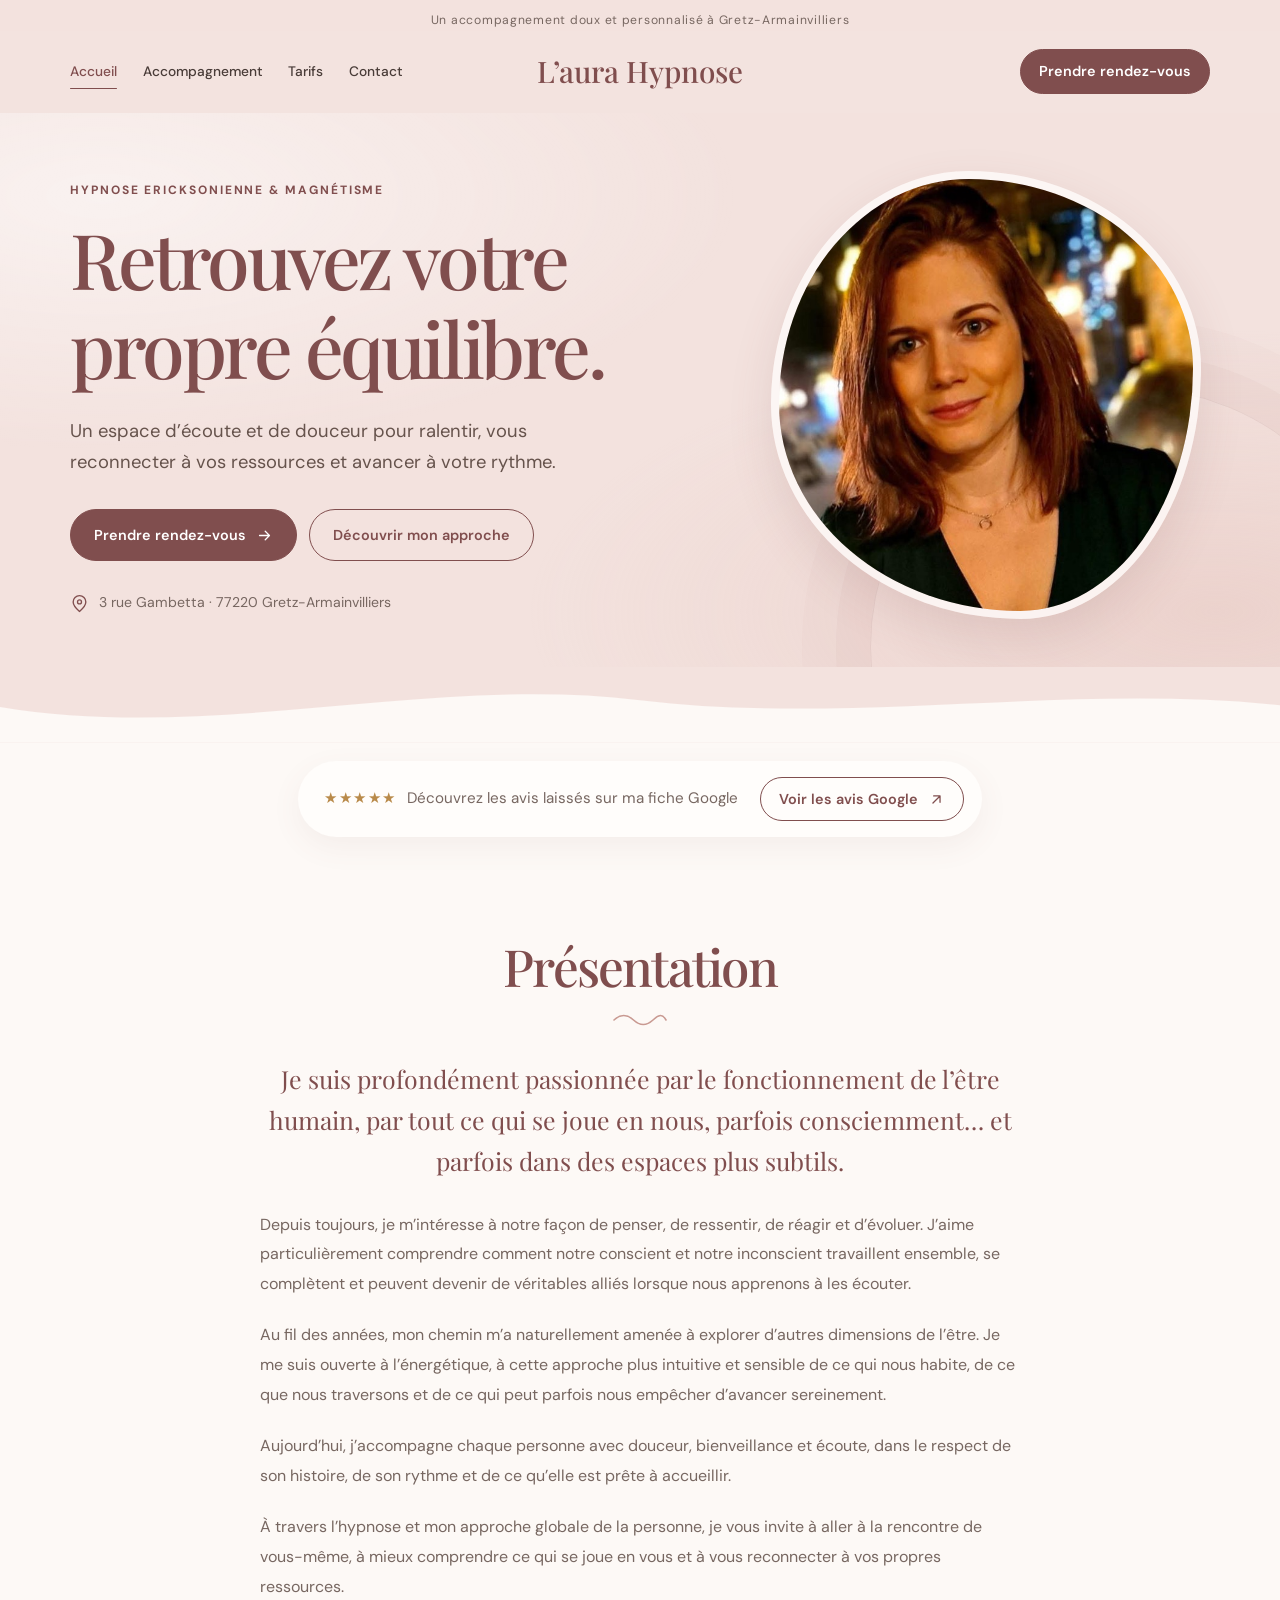
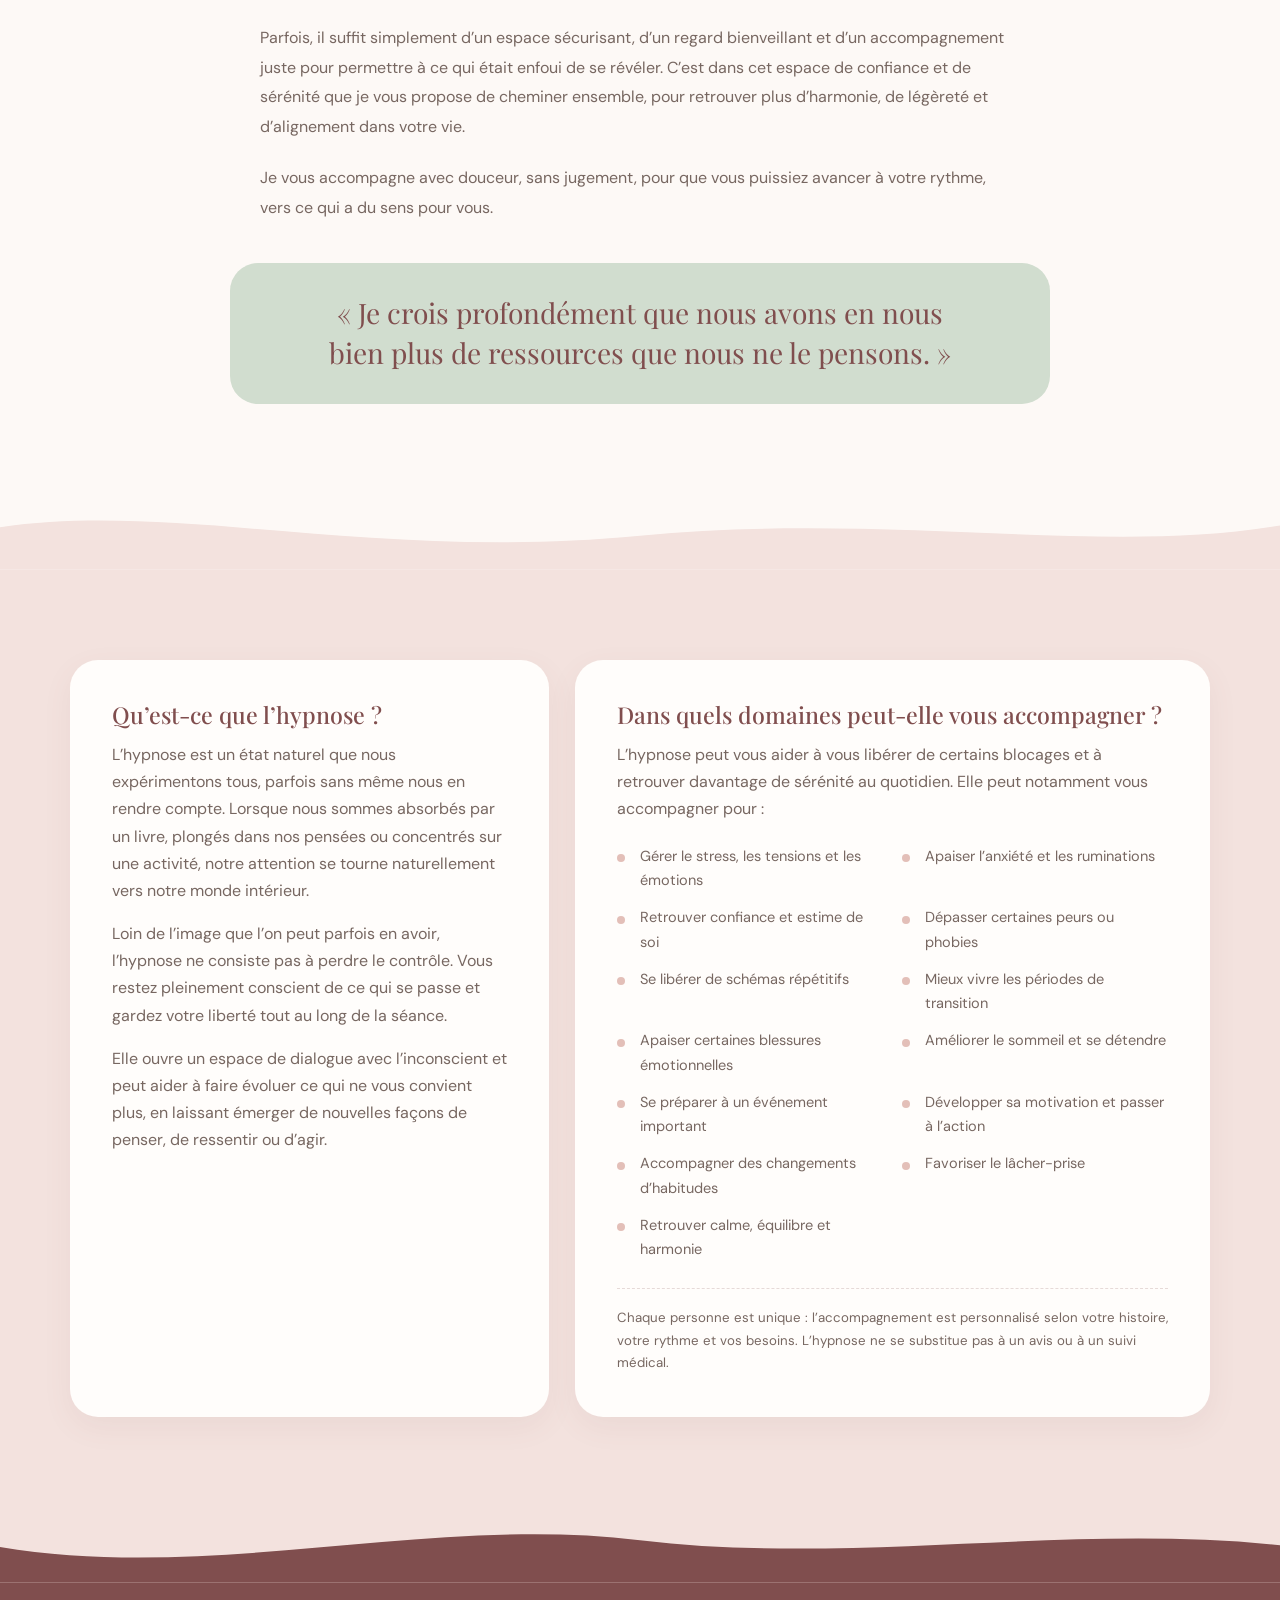
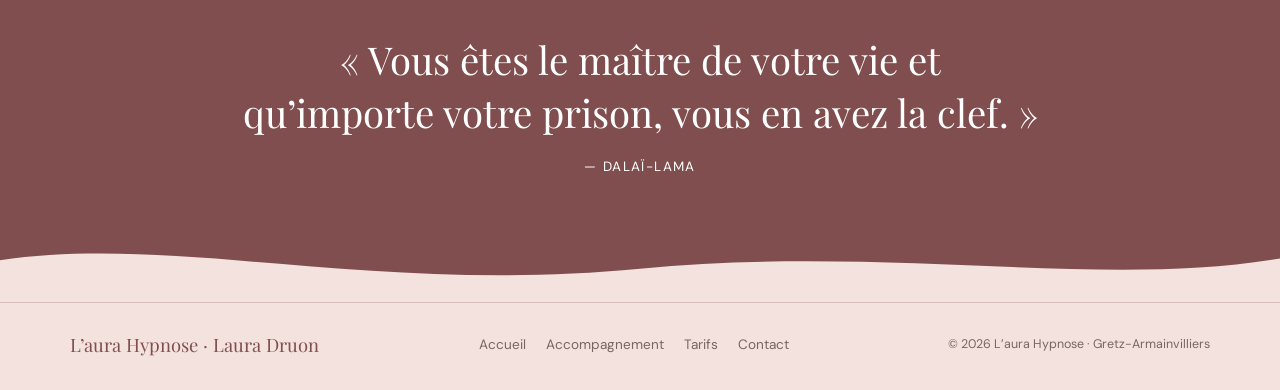
==== commit 618cf215: "Navigation : liens visibles sur ordinateur, menu burger à gauche sur mobile Co-Authored-By: Claude O" ====
--- a/index.html
+++ b/index.html
@@ -20,15 +20,15 @@
           <svg class="icon-open" viewBox="0 0 24 24" fill="none" stroke="currentColor" stroke-width="1.7" aria-hidden="true"><path d="M4 7h16M4 12h16M4 17h16" stroke-linecap="round"/></svg>
           <svg class="icon-close" viewBox="0 0 24 24" fill="none" stroke="currentColor" stroke-width="1.7" aria-hidden="true"><path d="M6 6l12 12M18 6 6 18" stroke-linecap="round"/></svg>
         </button>
-        <a class="brand" href="index.html">L’aura Hypnose</a>
-        <a class="button header-cta" href="contact.html">Prendre rendez-vous</a>
-      </div>
-      <nav class="menu-panel" id="navigation" aria-label="Navigation principale">
+        <nav class="menu-panel" id="navigation" aria-label="Navigation principale">
           <a href="index.html" aria-current="page">Accueil</a>
           <a href="accompagnement.html">Accompagnement</a>
           <a href="tarifs.html">Tarifs</a>
           <a href="contact.html">Contact</a>
-      </nav>
+        </nav>
+        <a class="brand" href="index.html">L’aura Hypnose</a>
+        <a class="button header-cta" href="contact.html">Prendre rendez-vous</a>
+      </div>
     </header>
 
     <main>
--- a/style.css
+++ b/style.css
@@ -215,8 +215,14 @@
   grid-template-columns: 1fr auto 1fr;
 }
 
+.menu-toggle,
+.menu-panel {
+  grid-column: 1;
+  grid-row: 1;
+}
+
 .menu-toggle {
-  display: inline-flex;
+  display: none;
   width: 48px;
   height: 48px;
   align-items: center;
@@ -252,6 +258,8 @@
 }
 
 .brand {
+  grid-column: 2;
+  grid-row: 1;
   color: var(--rose);
   font-family: var(--serif);
   font-size: clamp(1.45rem, 3vw, 1.85rem);
@@ -263,27 +271,98 @@
 }
 
 .header-cta {
+  grid-column: 3;
+  grid-row: 1;
   justify-self: end;
   min-height: 44px;
   padding: 9px 18px;
 }
 
+/* Ordinateur : liens visibles dans la barre */
 .menu-panel {
+  display: flex;
+  align-items: center;
+  justify-self: start;
+  gap: clamp(14px, 2vw, 28px);
+}
+
+.menu-panel a {
+  position: relative;
+  padding: 6px 0;
+  color: var(--ink);
+  font-size: 0.86rem;
+  font-weight: 500;
+  text-decoration: none;
+  transition: color 160ms ease;
+}
+
+.menu-panel a::after {
   position: absolute;
-  top: calc(100% + 8px);
-  left: max(24px, calc((100% - 1140px) / 2));
-  display: none;
-  width: min(320px, calc(100% - 48px));
-  flex-direction: column;
-  padding: 14px;
-  border-radius: 24px;
-  background: var(--white);
-  box-shadow: 0 24px 60px rgb(73 60 56 / 16%);
-}
-
-.menu-panel.is-open {
-  display: flex;
-  animation: menu-in 220ms ease both;
+  right: 0;
+  bottom: 0;
+  left: 0;
+  height: 1.5px;
+  border-radius: 2px;
+  background: var(--rose);
+  content: "";
+  transform: scaleX(0);
+  transition: transform 200ms ease;
+}
+
+.menu-panel a:hover,
+.menu-panel a[aria-current="page"] {
+  color: var(--rose);
+}
+
+.menu-panel a:hover::after,
+.menu-panel a[aria-current="page"]::after {
+  transform: scaleX(1);
+}
+
+/* Mobile : menu burger à gauche */
+@media (max-width: 900px) {
+  .menu-toggle {
+    display: inline-flex;
+  }
+
+  .menu-panel {
+    position: absolute;
+    top: calc(100% + 8px);
+    left: 24px;
+    display: none;
+    width: min(320px, calc(100% - 48px));
+    flex-direction: column;
+    align-items: stretch;
+    gap: 0;
+    padding: 14px;
+    border-radius: 24px;
+    background: var(--white);
+    box-shadow: 0 24px 60px rgb(73 60 56 / 16%);
+  }
+
+  .menu-panel.is-open {
+    display: flex;
+    animation: menu-in 220ms ease both;
+  }
+
+  .menu-panel a {
+    padding: 12px 16px;
+    border-radius: 14px;
+    font-size: 0.98rem;
+    transition: background 160ms ease, color 160ms ease;
+  }
+
+  .menu-panel a::after {
+    display: none;
+  }
+
+  .menu-panel a:hover {
+    background: var(--blush-soft);
+  }
+
+  .menu-panel a[aria-current="page"] {
+    background: var(--blush);
+  }
 }
 
 @keyframes menu-in {
@@ -295,26 +374,6 @@
     opacity: 1;
     transform: translateY(0);
   }
-}
-
-.menu-panel a {
-  padding: 12px 16px;
-  border-radius: 14px;
-  color: var(--ink);
-  font-size: 0.98rem;
-  font-weight: 500;
-  text-decoration: none;
-  transition: background 160ms ease, color 160ms ease;
-}
-
-.menu-panel a:hover {
-  background: var(--blush-soft);
-  color: var(--rose);
-}
-
-.menu-panel a[aria-current="page"] {
-  background: var(--blush);
-  color: var(--rose);
 }
 
 /* ---------- Vagues de séparation ---------- */
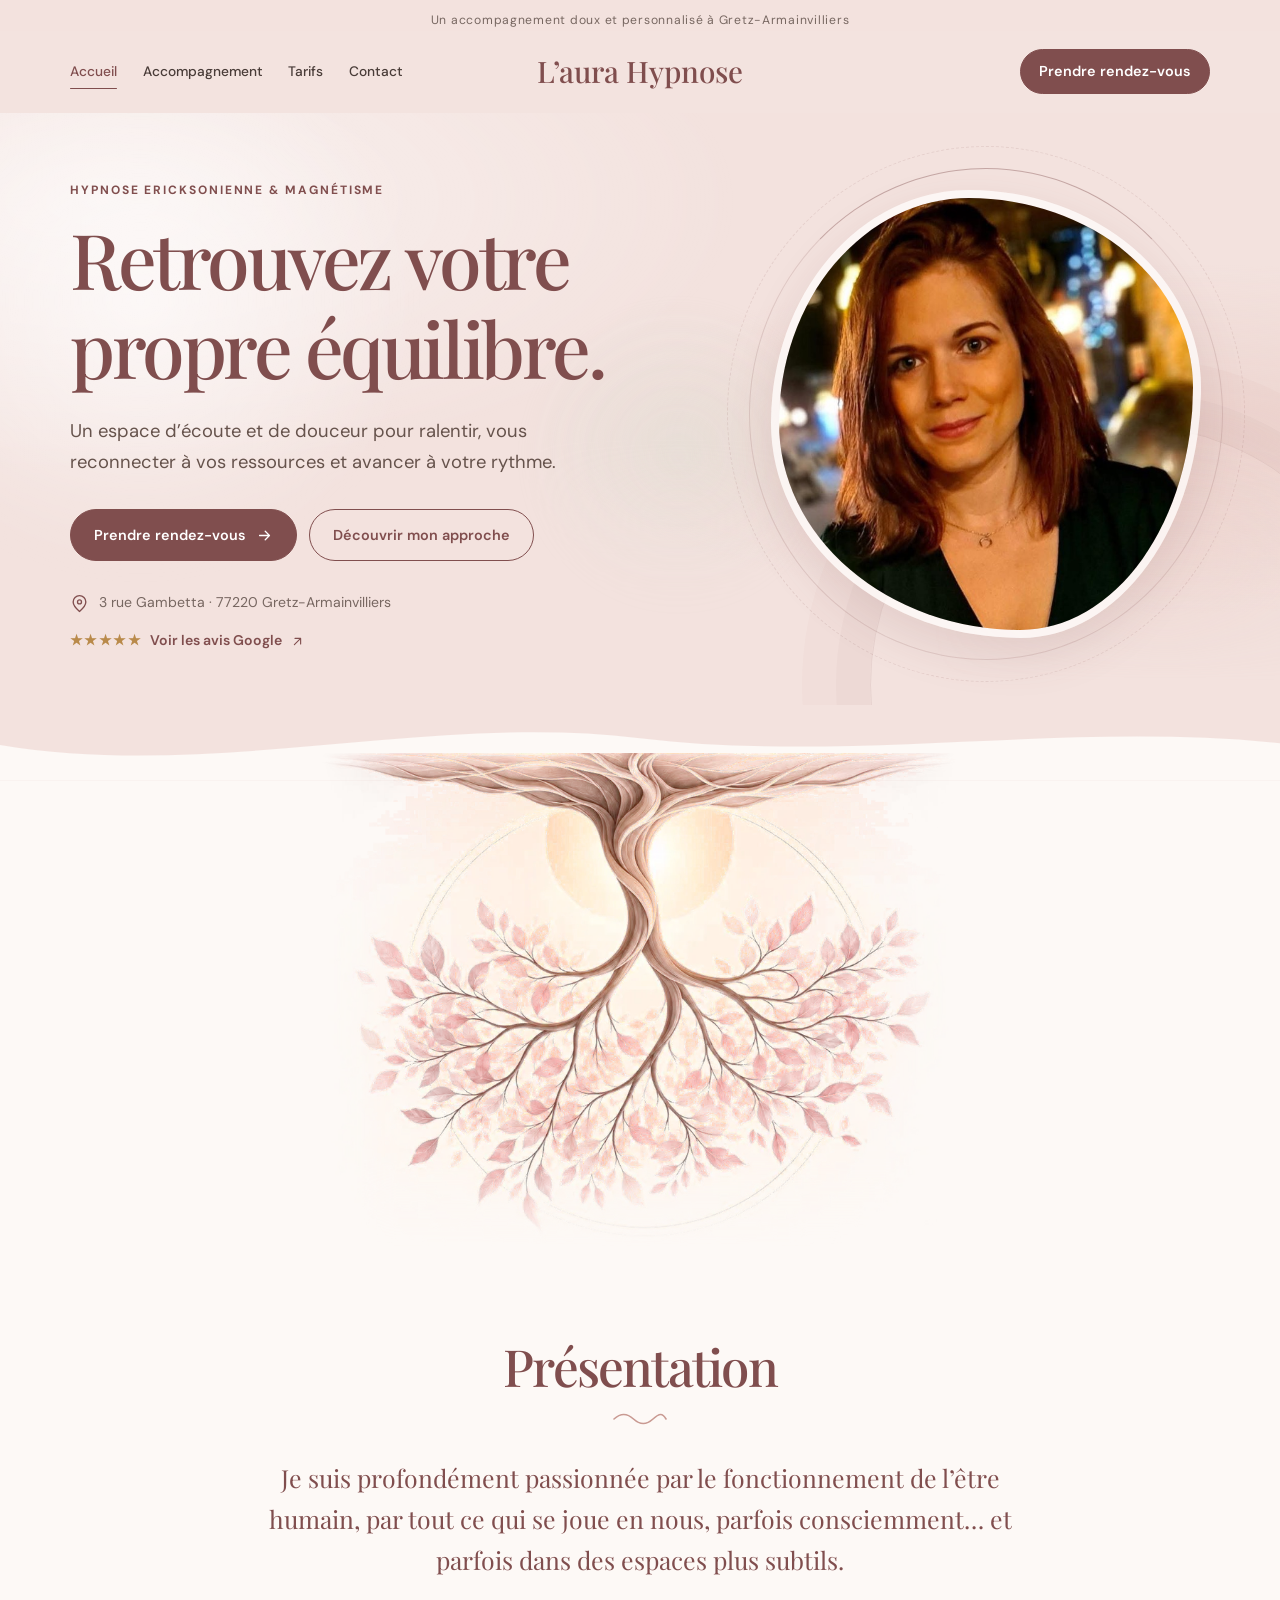
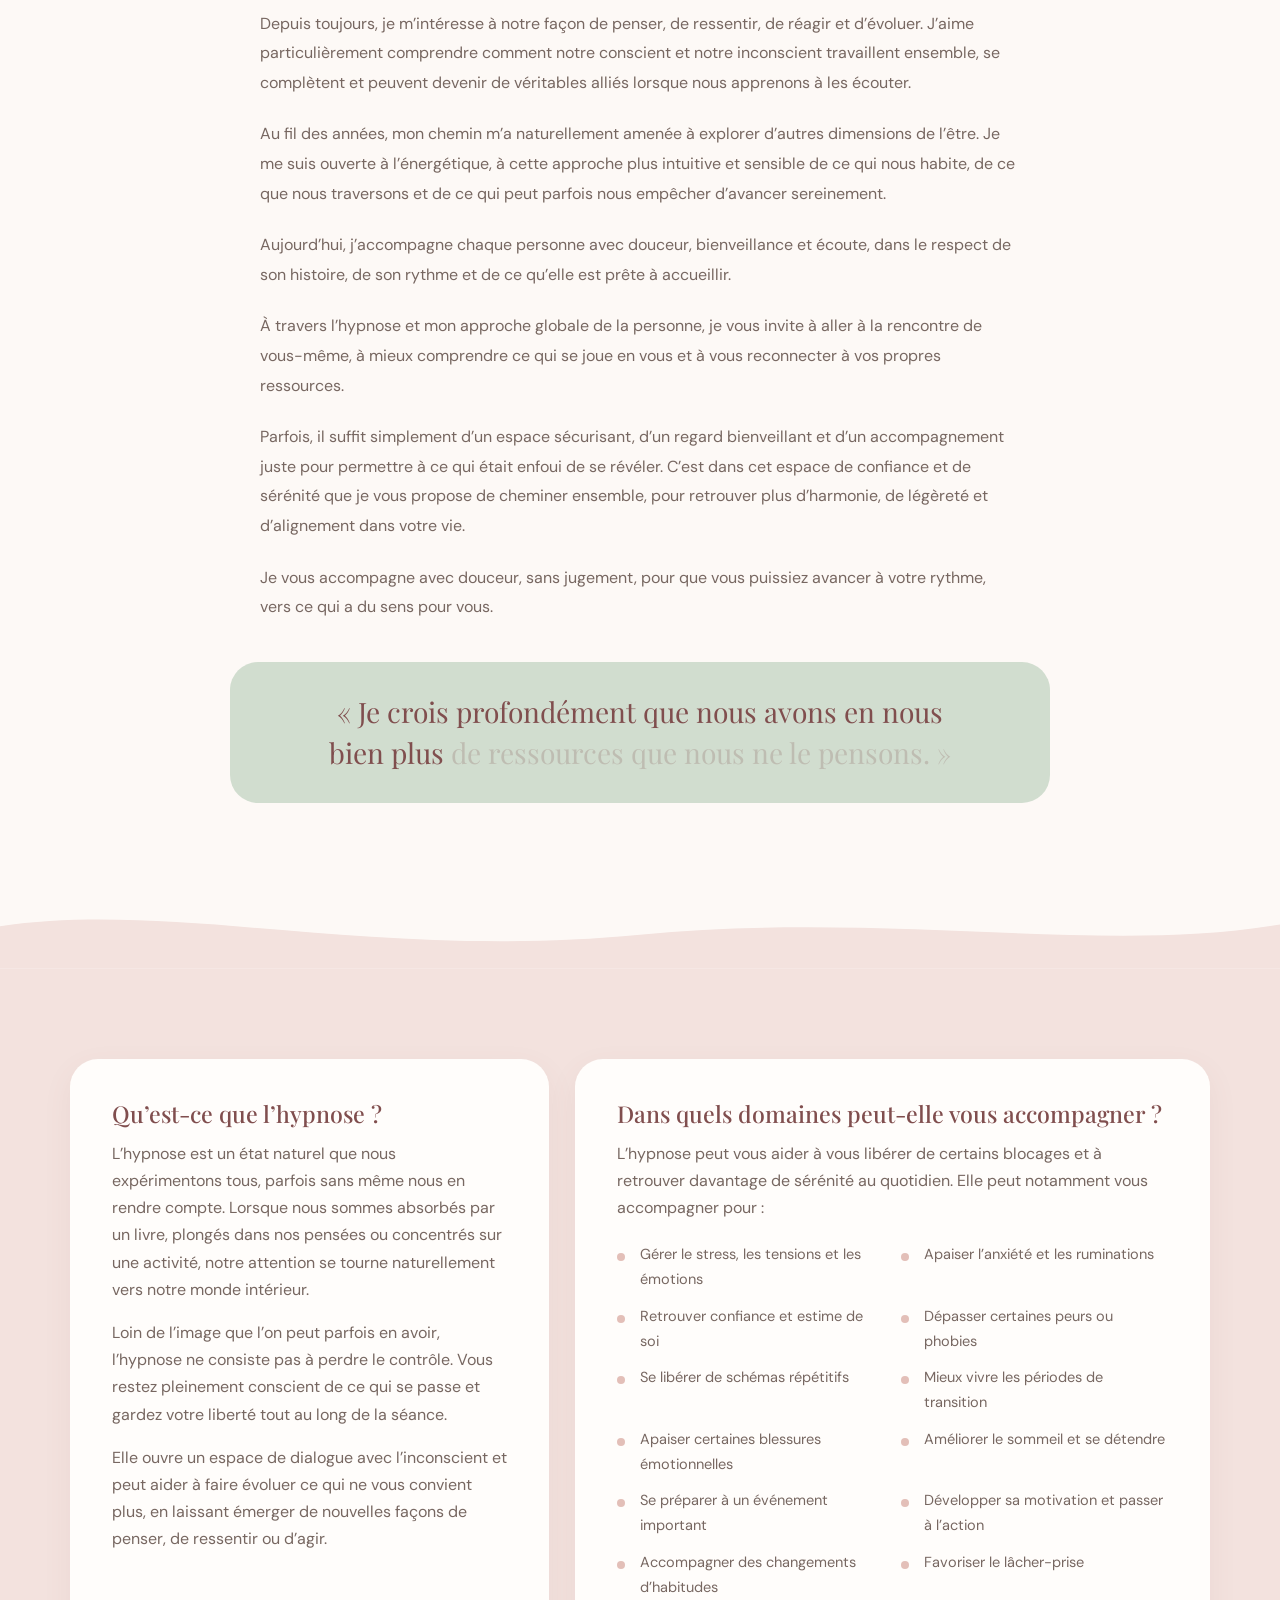
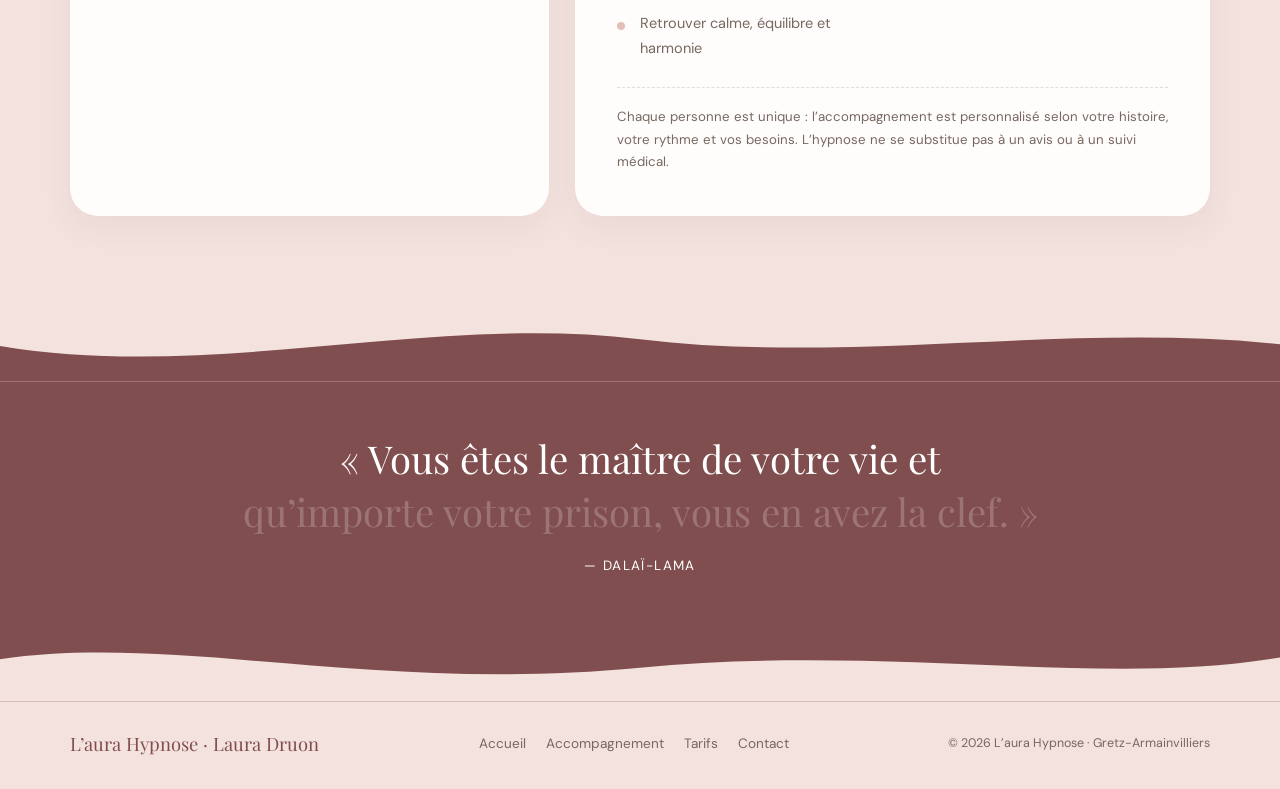
==== commit f19b1dc0: "Motion design doux + arbre à l'envers sous la vague Intro respiration, voile entre les pages, aura v" ====
--- a/index.html
+++ b/index.html
@@ -9,7 +9,8 @@
     <link rel="preconnect" href="https://fonts.googleapis.com">
     <link rel="preconnect" href="https://fonts.gstatic.com" crossorigin>
     <link href="https://fonts.googleapis.com/css2?family=DM+Sans:wght@400;500;600;700&family=Playfair+Display:wght@400;500;600&display=swap" rel="stylesheet">
-    <link rel="stylesheet" href="style.css">
+    <link rel="stylesheet" href="style.css?v=c0f8817f">
+    <link rel="stylesheet" href="motion.css?v=ee0d7de4">
   </head>
   <body>
     <div class="topline">Un accompagnement doux et personnalisé à Gretz-Armainvilliers</div>
@@ -49,6 +50,9 @@
               <svg viewBox="0 0 24 24" fill="none" stroke="currentColor" stroke-width="1.7" aria-hidden="true"><path d="M20 10c0 5-8 12-8 12S4 15 4 10a8 8 0 1 1 16 0Z"/><circle cx="12" cy="10" r="2.5"/></svg>
               3 rue Gambetta · 77220 Gretz-Armainvilliers
             </div>
+            <a class="hero-reviews" href="https://www.google.com/maps/search/?api=1&amp;query=L%27aura%20Hypnose%20Laura%20Druon%20Gretz-Armainvilliers" target="_blank" rel="noopener noreferrer">
+              <span class="google-stars" aria-hidden="true">★★★★★</span> Voir les avis Google <svg viewBox="0 0 24 24" fill="none" stroke="currentColor" stroke-width="1.8" aria-hidden="true"><path d="M7 17 17 7M8 7h9v9" stroke-linecap="round" stroke-linejoin="round"/></svg>
+            </a>
           </div>
           <div class="hero-portrait">
             <div class="hero-portrait-frame">
@@ -59,16 +63,11 @@
       </section>
       <div class="wave" style="--from: var(--blush); --to: var(--paper)" aria-hidden="true"><svg viewBox="0 0 1440 90" preserveAspectRatio="none"><path d="M0,48 C240,90 480,10 720,40 C960,70 1200,20 1440,46 L1440,90 L0,90 Z"/></svg></div>
 
-      <section class="google-link" aria-label="Avis Google">
-        <div class="container">
-          <div class="google-link-inner">
-            <p><span class="google-stars" aria-hidden="true">★★★★★</span> Découvrez les avis laissés sur ma fiche Google</p>
-            <a class="button button--outline" href="https://www.google.com/maps/search/?api=1&amp;query=L%27aura%20Hypnose%20Laura%20Druon%20Gretz-Armainvilliers" target="_blank" rel="noopener noreferrer">Voir les avis Google <svg viewBox="0 0 24 24" fill="none" stroke="currentColor" stroke-width="1.8" aria-hidden="true"><path d="M7 17 17 7M8 7h9v9" stroke-linecap="round" stroke-linejoin="round"/></svg></a>
-          </div>
-        </div>
-      </section>
+      <div class="tree-hang" aria-hidden="true">
+        <img src="assets/arbre.webp" alt="" width="900" height="694">
+      </div>
 
-      <section class="section" id="presentation">
+      <section class="section section--after-tree" id="presentation">
         <div class="container about-grid">
           <h2 class="section-title reveal">Présentation</h2>
           <div class="about-copy reveal">
@@ -184,6 +183,7 @@
       </div>
     </footer>
 
-    <script src="main.js"></script>
+    <script src="main.js?v=8ebdf95c"></script>
+    <script src="motion.js?v=c8d9424c"></script>
   </body>
 </html>
--- a/style.css
+++ b/style.css
@@ -403,7 +403,7 @@
   padding: 50px 0 40px;
   background:
     radial-gradient(ellipse at 8% 15%, rgb(255 255 255 / 55%), transparent 38%),
-    radial-gradient(ellipse at 95% 90%, rgb(227 191 184 / 45%), transparent 40%),
+    radial-gradient(ellipse at 92% 55%, rgb(227 191 184 / 40%), transparent 38%),
     var(--blush);
 }
 
@@ -549,6 +549,50 @@
   padding: 9px 18px;
 }
 
+/* ---------- Arbre suspendu (racines sur la vague) ---------- */
+
+.hero-reviews {
+  display: inline-flex;
+  align-items: center;
+  gap: 8px;
+  margin-top: 14px;
+  color: var(--rose);
+  font-size: 0.88rem;
+  font-weight: 600;
+  text-decoration: none;
+}
+
+.hero-reviews svg {
+  width: 15px;
+  height: 15px;
+}
+
+.hero-reviews:hover {
+  text-decoration: underline;
+  text-underline-offset: 4px;
+}
+
+.tree-hang {
+  position: relative;
+  z-index: 1;
+  margin-top: calc(-1 * clamp(14px, 2.2vw, 30px));
+  line-height: 0;
+  text-align: center;
+  pointer-events: none;
+}
+
+.tree-hang img {
+  display: inline-block;
+  width: min(640px, 92vw);
+  height: auto;
+  -webkit-mask-image: linear-gradient(to bottom, #000 82%, transparent 100%);
+  mask-image: linear-gradient(to bottom, #000 82%, transparent 100%);
+}
+
+.section--after-tree {
+  padding-top: 0;
+}
+
 /* ---------- Sections ---------- */
 
 .section {
--- a/motion.css
+++ b/motion.css
@@ -0,0 +1,479 @@
+/* ==========================================================================
+   L'aura Hypnose — motion design
+   Ambiance : lent, respirant, organique. Tout est coupé si l'utilisateur
+   a demandé à réduire les animations (prefers-reduced-motion).
+   ========================================================================== */
+
+:root {
+  --ease-soft: cubic-bezier(0.22, 0.61, 0.36, 1);
+  --ease-out: cubic-bezier(0.16, 1, 0.3, 1);
+}
+
+/* ---------- Intro « respiration » (une fois par visite) ---------- */
+
+.intro {
+  position: fixed;
+  z-index: 100;
+  inset: 0;
+  display: grid;
+  place-items: center;
+  background:
+    radial-gradient(circle at 50% 50%, rgb(255 255 255 / 70%), transparent 55%),
+    var(--blush);
+  cursor: pointer;
+  transition: opacity 900ms var(--ease-soft), visibility 900ms;
+}
+
+.intro.is-done {
+  opacity: 0;
+  visibility: hidden;
+}
+
+.intro-stage {
+  position: relative;
+  display: grid;
+  width: min(70vw, 340px);
+  aspect-ratio: 1;
+  place-items: center;
+}
+
+.intro-breath,
+.intro-ring {
+  position: absolute;
+  inset: 0;
+  border-radius: 50%;
+}
+
+.intro-breath {
+  background: radial-gradient(circle, rgb(227 191 184 / 75%), rgb(243 226 222 / 0%) 68%);
+  animation: intro-breathe 1700ms var(--ease-soft) both;
+}
+
+.intro-ring {
+  border: 1px solid rgb(128 78 78 / 28%);
+  animation: intro-ring 1700ms var(--ease-soft) both;
+}
+
+.intro-ring:nth-child(2) {
+  animation-delay: 160ms;
+}
+
+.intro-word {
+  position: relative;
+  color: var(--rose);
+  font-family: var(--serif);
+  font-size: clamp(1.7rem, 6vw, 2.5rem);
+  white-space: nowrap;
+}
+
+.intro-word span {
+  display: inline-block;
+  opacity: 0;
+  filter: blur(8px);
+  transform: translateY(10px);
+  animation: intro-letter 900ms var(--ease-out) forwards;
+  animation-delay: calc(260ms + var(--i) * 45ms);
+}
+
+.intro-hint {
+  position: absolute;
+  bottom: 9vh;
+  left: 0;
+  right: 0;
+  color: var(--muted);
+  font-size: 0.72rem;
+  letter-spacing: 0.24em;
+  text-align: center;
+  text-transform: uppercase;
+  opacity: 0;
+  animation: fade-in 700ms 500ms forwards;
+}
+
+@keyframes intro-breathe {
+  0% { opacity: 0; transform: scale(0.35); }
+  60% { opacity: 1; transform: scale(1.05); }
+  100% { opacity: 0.85; transform: scale(1); }
+}
+
+@keyframes intro-ring {
+  0% { opacity: 0; transform: scale(0.4); }
+  50% { opacity: 1; }
+  100% { opacity: 0; transform: scale(1.45); }
+}
+
+@keyframes intro-letter {
+  to { opacity: 1; filter: blur(0); transform: none; }
+}
+
+@keyframes fade-in {
+  to { opacity: 1; }
+}
+
+/* ---------- Voile entre les pages ---------- */
+
+.veil {
+  position: fixed;
+  z-index: 90;
+  inset: 0;
+  background: var(--blush);
+  opacity: 1;
+  pointer-events: none;
+  transition: opacity 520ms var(--ease-soft);
+}
+
+.veil.is-hidden {
+  opacity: 0;
+}
+
+/* ---------- Barre de progression de lecture ---------- */
+
+.scroll-progress {
+  position: fixed;
+  z-index: 30;
+  top: 0;
+  left: 0;
+  width: 100%;
+  height: 2px;
+  background: linear-gradient(90deg, var(--blush-deep), var(--rose));
+  transform: scaleX(var(--progress, 0));
+  transform-origin: left;
+  pointer-events: none;
+}
+
+/* ---------- Aura vivante en fond des en-têtes ---------- */
+
+.hero,
+.page-hero {
+  position: relative;
+  isolation: isolate;
+  overflow: hidden;
+}
+
+.aura-field {
+  position: absolute;
+  z-index: -1;
+  inset: 0;
+  pointer-events: none;
+  /* s'efface vers le bas pour se raccorder sans trait à la vague */
+  -webkit-mask-image: linear-gradient(to bottom, #000 55%, transparent 96%);
+  mask-image: linear-gradient(to bottom, #000 55%, transparent 96%);
+}
+
+.aura-blob {
+  position: absolute;
+  width: var(--s);
+  aspect-ratio: 1;
+  border-radius: 50%;
+  background: radial-gradient(circle, var(--c), transparent 68%);
+  filter: blur(8px);
+  opacity: 0.9;
+  animation: aura-drift var(--d) ease-in-out infinite alternate;
+}
+
+.aura-blob:nth-child(1) { --s: 46vmax; --c: rgb(255 255 255 / 70%); --d: 17s; top: -18%; left: -12%; }
+.aura-blob:nth-child(2) { --s: 38vmax; --c: rgb(227 191 184 / 55%); --d: 21s; bottom: -30%; right: -10%; animation-delay: -6s; }
+.aura-blob:nth-child(3) { --s: 26vmax; --c: rgb(209 221 207 / 35%); --d: 25s; top: 30%; left: 40%; animation-delay: -11s; }
+
+@keyframes aura-drift {
+  0% { transform: translate3d(0, 0, 0) scale(1); }
+  50% { transform: translate3d(4vw, 3vh, 0) scale(1.12); }
+  100% { transform: translate3d(-3vw, -2vh, 0) scale(0.95); }
+}
+
+/* Halo qui suit doucement la souris (ordinateur) */
+.aura-cursor {
+  position: absolute;
+  z-index: -1;
+  top: 0;
+  left: 0;
+  width: 520px;
+  height: 520px;
+  margin: -260px 0 0 -260px;
+  border-radius: 50%;
+  background: radial-gradient(circle, rgb(255 250 247 / 75%), rgb(255 255 255 / 0%) 65%);
+  opacity: 0;
+  pointer-events: none;
+  transform: translate3d(var(--mx, 50vw), var(--my, 50%), 0);
+  transition: opacity 600ms ease;
+}
+
+.hero.is-pointer .aura-cursor {
+  opacity: 1;
+}
+
+/* ---------- Titres révélés mot à mot ---------- */
+
+.split-ready .word {
+  display: inline-block;
+  opacity: 0;
+  filter: blur(10px);
+  transform: translateY(0.35em);
+  transition:
+    opacity 900ms var(--ease-out),
+    filter 900ms var(--ease-out),
+    transform 1000ms var(--ease-out);
+  transition-delay: calc(var(--w) * 90ms);
+}
+
+.split-ready.is-in .word {
+  opacity: 1;
+  filter: blur(0);
+  transform: none;
+}
+
+/* ---------- Portrait qui respire ---------- */
+
+.hero-portrait-frame {
+  animation: blob-breathe 12s ease-in-out infinite;
+}
+
+@keyframes blob-breathe {
+  0%, 100% { border-radius: 46% 54% 42% 58% / 52% 44% 56% 48%; }
+  33% { border-radius: 54% 46% 56% 44% / 46% 56% 44% 54%; }
+  66% { border-radius: 42% 58% 48% 52% / 56% 48% 52% 44%; }
+}
+
+.hero-portrait::before,
+.hero-portrait::after {
+  position: absolute;
+  z-index: -1;
+  inset: -22px;
+  border: 1px solid rgb(128 78 78 / 16%);
+  border-radius: 50%;
+  content: "";
+  animation: orbit 38s linear infinite;
+}
+
+.hero-portrait::after {
+  inset: -44px;
+  border-style: dashed;
+  border-color: rgb(128 78 78 / 12%);
+  animation-duration: 60s;
+  animation-direction: reverse;
+}
+
+.hero-portrait::before {
+  border-top-color: rgb(128 78 78 / 40%);
+}
+
+@keyframes orbit {
+  to { transform: rotate(360deg); }
+}
+
+/* ---------- Vagues qui ondulent ---------- */
+
+.wave svg {
+  overflow: visible;
+}
+
+/* ---------- L'arbre pousse puis se balance ---------- */
+
+.tree-hang img {
+  transform-origin: 50% 0;
+}
+
+.motion-on .tree-hang img {
+  clip-path: inset(0 0 100% 0);
+  transition: clip-path 2600ms var(--ease-soft);
+}
+
+.motion-on .tree-hang.is-grown img {
+  clip-path: inset(0 0 0 0);
+  animation: sway 9s ease-in-out 2600ms infinite;
+}
+
+@keyframes sway {
+  0%, 100% { transform: rotate(0deg); }
+  50% { transform: rotate(0.8deg); }
+}
+
+.petal {
+  position: absolute;
+  top: var(--y);
+  left: var(--x);
+  width: var(--size);
+  height: calc(var(--size) * 0.62);
+  opacity: 0;
+  animation: petal-fall var(--t) linear var(--delay) infinite;
+  pointer-events: none;
+}
+
+.petal svg {
+  display: block;
+  width: 100%;
+  height: 100%;
+  animation: petal-spin calc(var(--t) / 3) ease-in-out infinite alternate;
+}
+
+@keyframes petal-fall {
+  0% { opacity: 0; transform: translate3d(0, 0, 0); }
+  10% { opacity: 0.9; }
+  85% { opacity: 0.7; }
+  100% { opacity: 0; transform: translate3d(var(--dx), var(--dy), 0); }
+}
+
+@keyframes petal-spin {
+  from { transform: rotate(-35deg) rotateX(0deg); }
+  to { transform: rotate(40deg) rotateX(55deg); }
+}
+
+/* ---------- Citations qui s'illuminent au défilement ---------- */
+
+.glow-words .gw {
+  opacity: 0.22;
+  transition: opacity 400ms ease;
+}
+
+.glow-words .gw.is-lit {
+  opacity: 1;
+}
+
+/* ---------- Cartes : relief qui suit la souris ---------- */
+
+.tilt {
+  transform: perspective(900px) rotateX(var(--rx, 0deg)) rotateY(var(--ry, 0deg)) translateY(var(--lift, 0px));
+  transition: transform 500ms var(--ease-out), box-shadow 400ms ease;
+  will-change: transform;
+}
+
+.tilt.is-tilting {
+  --lift: -4px;
+  box-shadow: var(--shadow);
+  transition: transform 120ms linear, box-shadow 400ms ease;
+}
+
+.tilt::after {
+  position: absolute;
+  inset: 0;
+  border-radius: inherit;
+  background: radial-gradient(circle at var(--gx, 50%) var(--gy, 50%), rgb(255 236 232 / 70%), transparent 60%);
+  mix-blend-mode: soft-light;
+  content: "";
+  opacity: 0;
+  pointer-events: none;
+  transition: opacity 400ms ease;
+}
+
+.tilt.is-tilting::after {
+  opacity: 1;
+}
+
+.soft-card,
+.price-card {
+  position: relative;
+}
+
+/* ---------- Boutons : reflet + attraction magnétique ---------- */
+
+.button {
+  position: relative;
+  overflow: hidden;
+  isolation: isolate;
+}
+
+.button::before {
+  position: absolute;
+  z-index: -1;
+  top: 0;
+  left: -60%;
+  width: 45%;
+  height: 100%;
+  background: linear-gradient(100deg, transparent, rgb(255 255 255 / 28%), transparent);
+  content: "";
+  transform: skewX(-18deg);
+  transition: left 700ms var(--ease-out);
+}
+
+.button:hover::before {
+  left: 120%;
+}
+
+.magnetic {
+  transition: transform 450ms var(--ease-out), background 180ms ease, color 180ms ease;
+}
+
+/* ---------- Apparitions plus douces (remplace la version simple) ---------- */
+
+.motion-ready [data-reveal] {
+  filter: blur(6px);
+  transition:
+    opacity 900ms var(--ease-out),
+    transform 1000ms var(--ease-out),
+    filter 900ms var(--ease-out);
+}
+
+.motion-ready [data-reveal].is-visible {
+  filter: blur(0);
+}
+
+.stagger-in > li {
+  opacity: 0;
+  transform: translateX(-10px);
+  transition: opacity 600ms var(--ease-out), transform 700ms var(--ease-out);
+  transition-delay: calc(var(--n) * 55ms);
+}
+
+.stagger-in.is-in > li {
+  opacity: 1;
+  transform: none;
+}
+
+.support-list li::before {
+  box-shadow: 0 0 0 0 rgb(227 191 184 / 60%);
+}
+
+.stagger-in.is-in li::before {
+  animation: dot-pulse 2.6s ease-out calc(var(--n) * 55ms + 400ms) 1;
+}
+
+@keyframes dot-pulse {
+  0% { box-shadow: 0 0 0 0 rgb(201 154 146 / 70%); }
+  100% { box-shadow: 0 0 0 10px rgb(201 154 146 / 0%); }
+}
+
+/* Icônes qui flottent légèrement */
+.icon-bubble {
+  animation: float 6s ease-in-out infinite;
+}
+
+.price-card:nth-child(2n) .icon-bubble,
+.offer-card:nth-child(2n) .icon-bubble {
+  animation-delay: -3s;
+}
+
+@keyframes float {
+  0%, 100% { transform: translateY(0); }
+  50% { transform: translateY(-5px); }
+}
+
+/* ---------- Accessibilité : on coupe tout ---------- */
+
+@media (prefers-reduced-motion: reduce) {
+  .intro,
+  .veil,
+  .aura-cursor,
+  .petal {
+    display: none !important;
+  }
+
+  .aura-blob,
+  .hero-portrait-frame,
+  .hero-portrait::before,
+  .hero-portrait::after,
+  .icon-bubble {
+    animation: none !important;
+  }
+
+  .split-ready .word,
+  .glow-words .gw,
+  .stagger-in > li {
+    opacity: 1 !important;
+    filter: none !important;
+    transform: none !important;
+  }
+
+  .motion-on .tree-hang img {
+    clip-path: none !important;
+    animation: none !important;
+  }
+}
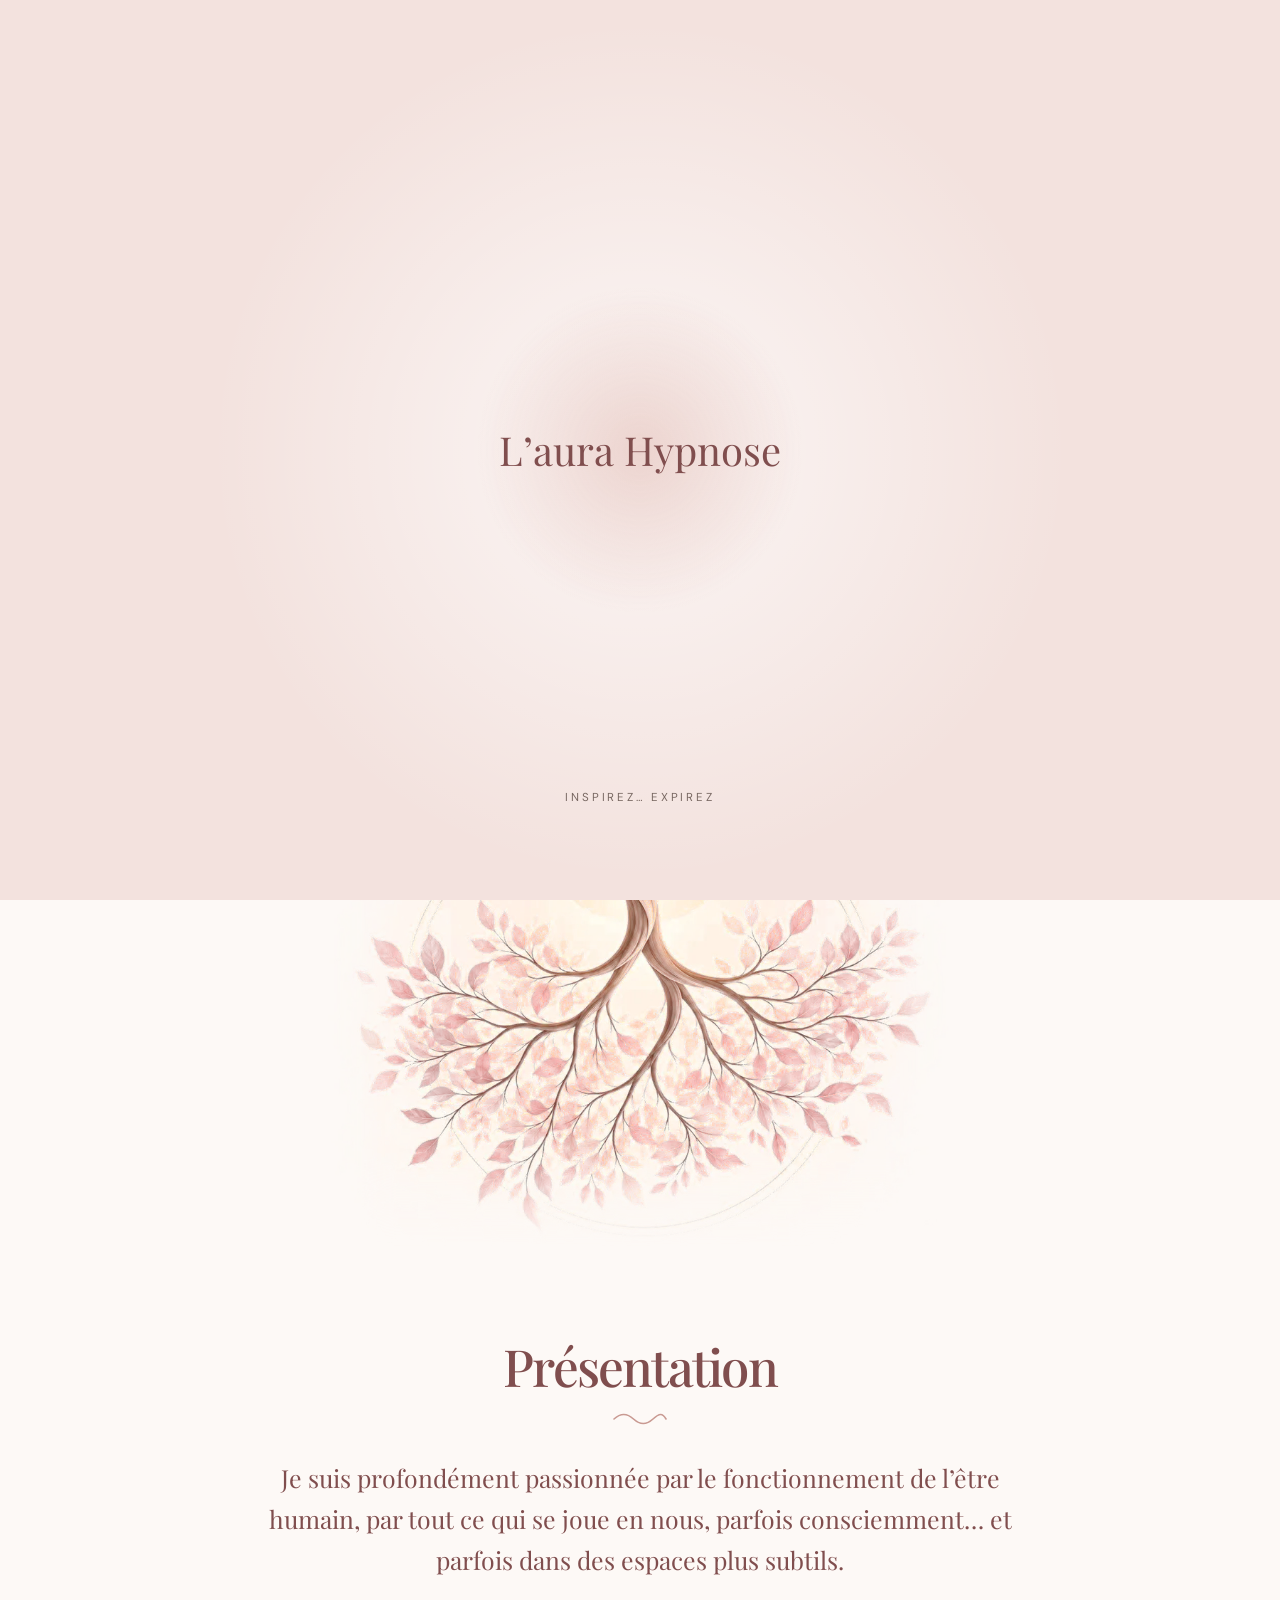
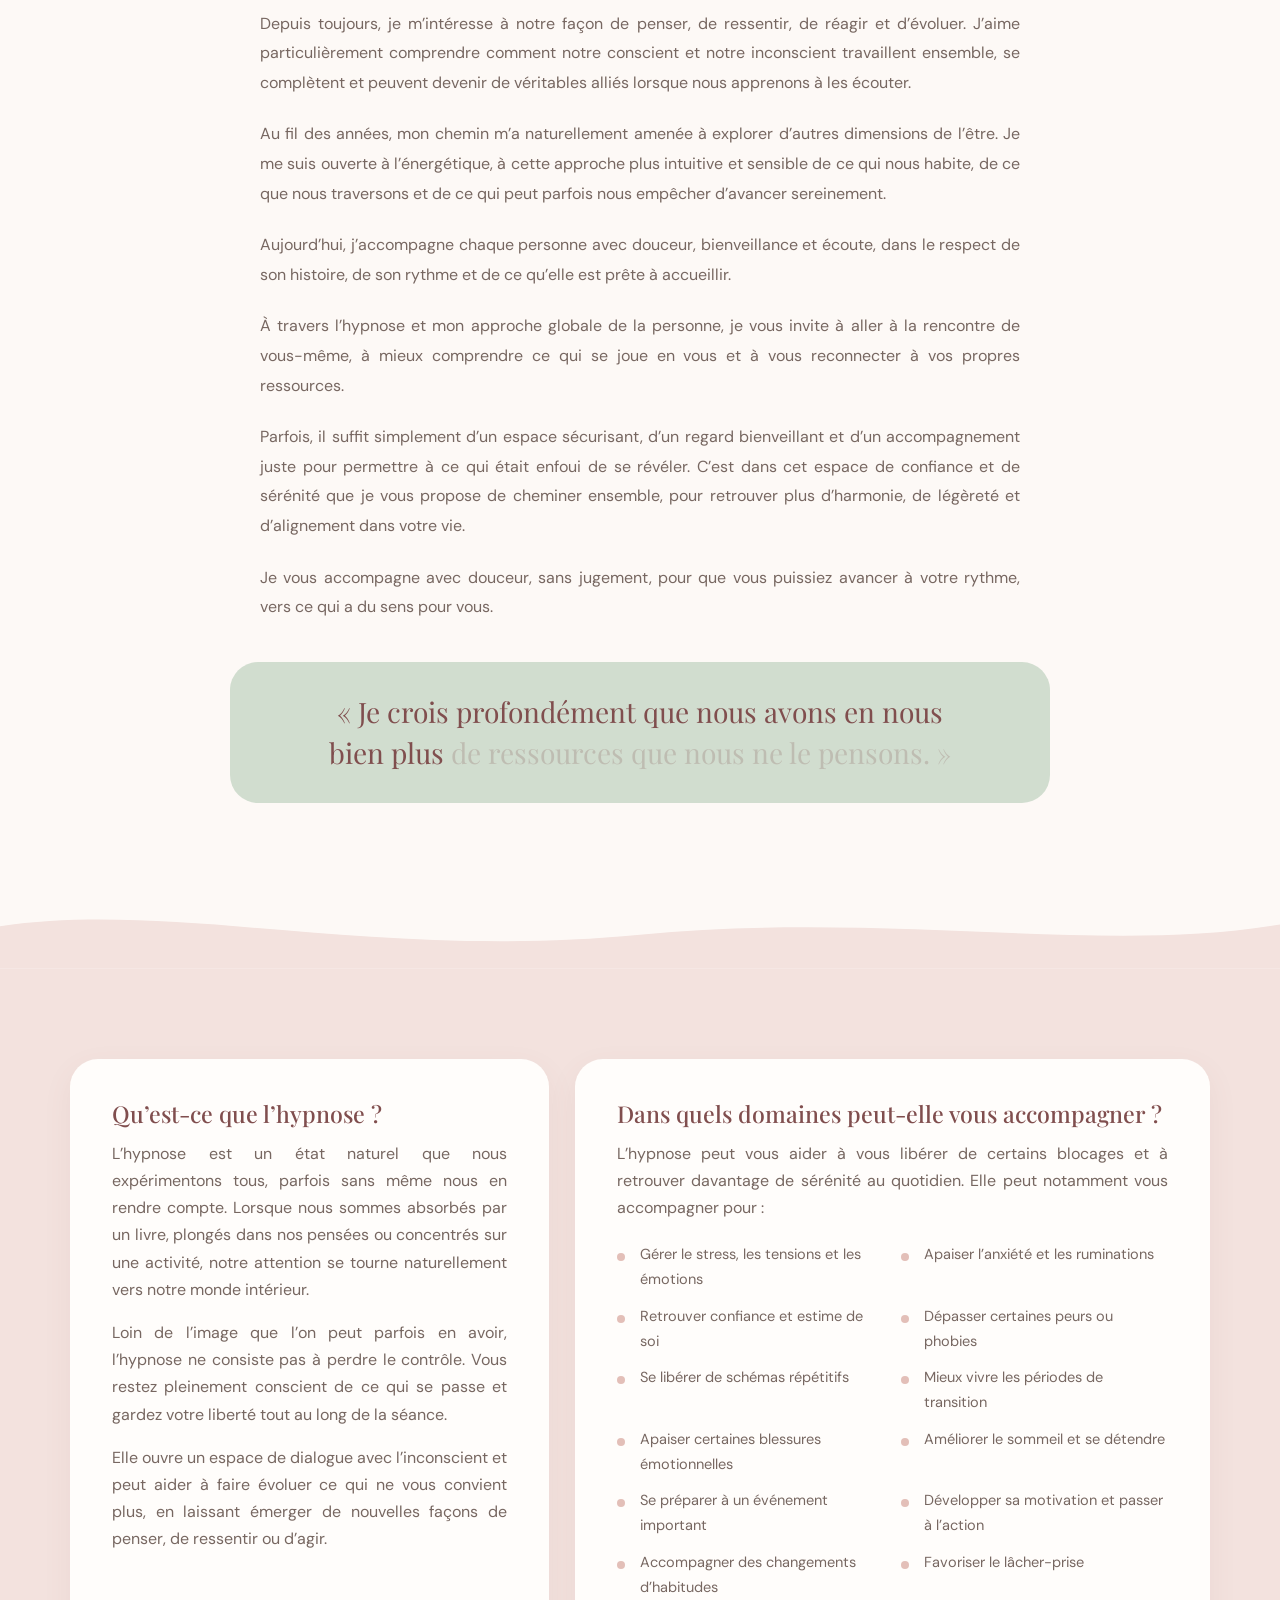
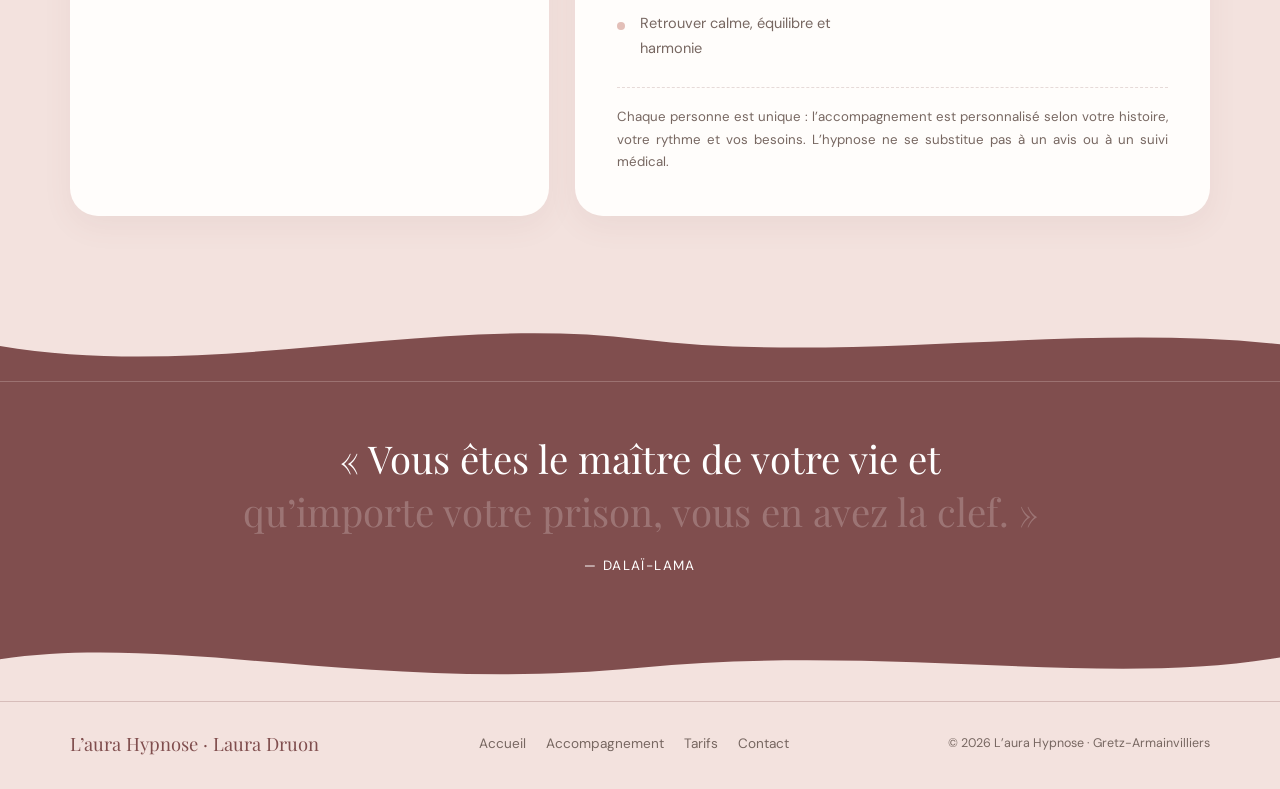
==== commit 1ba79bd6: "Textes justifiés (paragraphes) Co-Authored-By: Claude Opus 5.5 <noreply@anthropic.com> Claude-Sessio" ====
--- a/index.html
+++ b/index.html
@@ -9,7 +9,7 @@
     <link rel="preconnect" href="https://fonts.googleapis.com">
     <link rel="preconnect" href="https://fonts.gstatic.com" crossorigin>
     <link href="https://fonts.googleapis.com/css2?family=DM+Sans:wght@400;500;600;700&family=Playfair+Display:wght@400;500;600&display=swap" rel="stylesheet">
-    <link rel="stylesheet" href="style.css?v=c0f8817f">
+    <link rel="stylesheet" href="style.css?v=4a8fa940">
     <link rel="stylesheet" href="motion.css?v=ee0d7de4">
   </head>
   <body>
--- a/style.css
+++ b/style.css
@@ -1253,3 +1253,16 @@
     transform: none;
   }
 }
+
+/* ---------- Textes justifiés ---------- */
+
+.about-copy p:not(.about-lead),
+.soft-card p,
+.offer-card p,
+.care-note,
+.contact-copy > p,
+.form-intro {
+  text-align: justify;
+  hyphens: auto;
+  -webkit-hyphens: auto;
+}
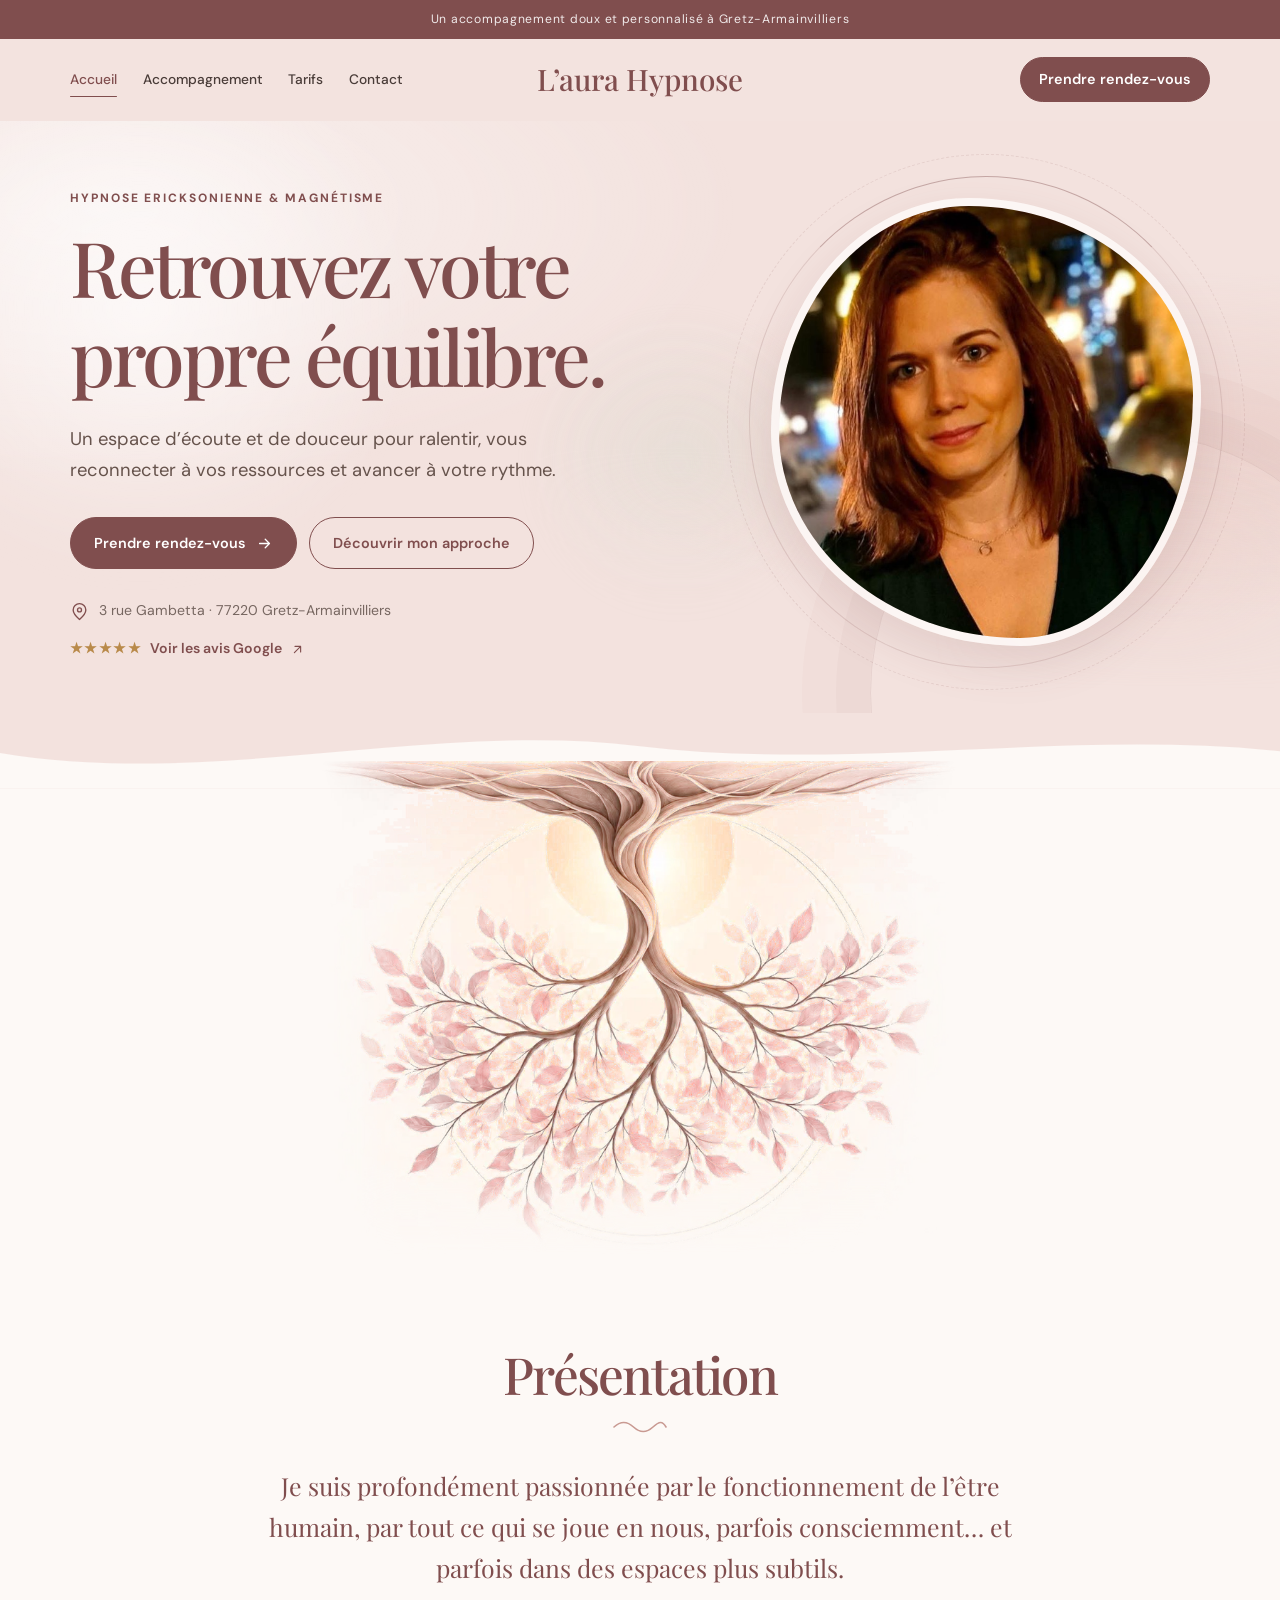
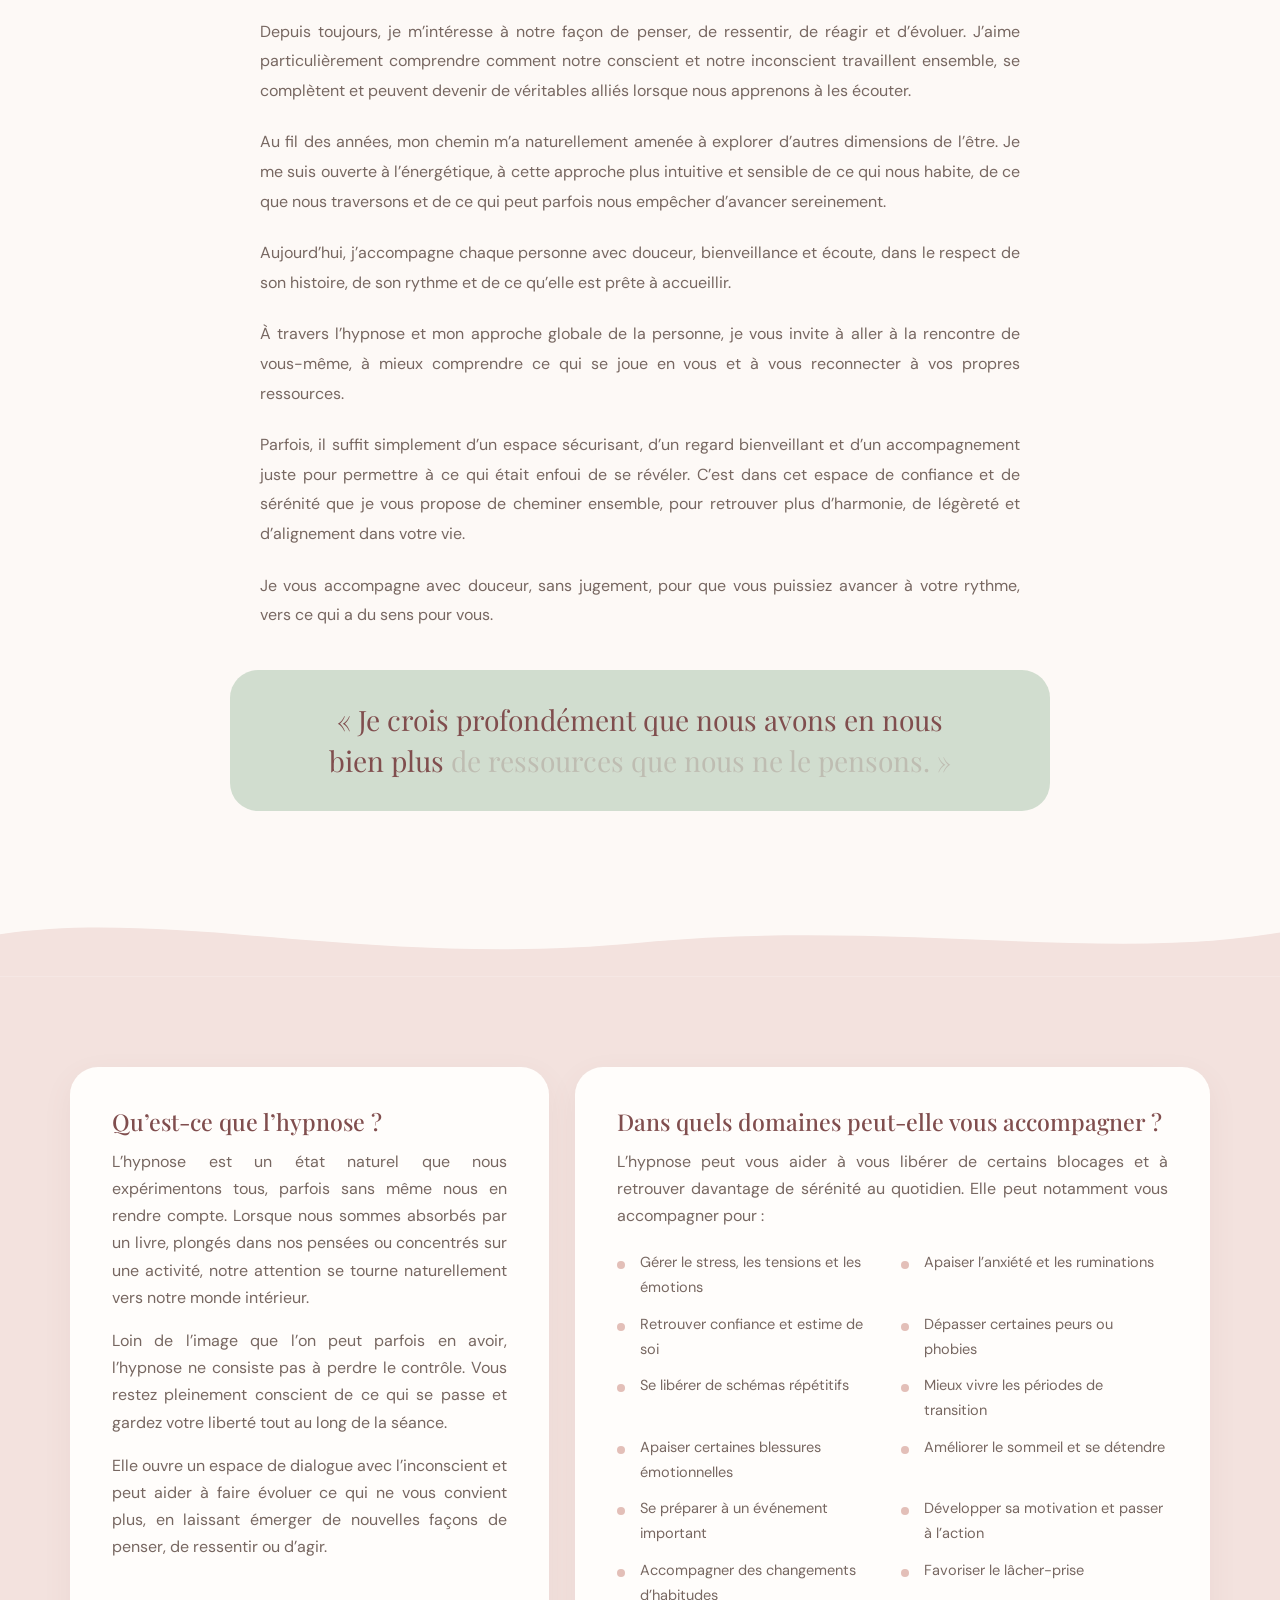
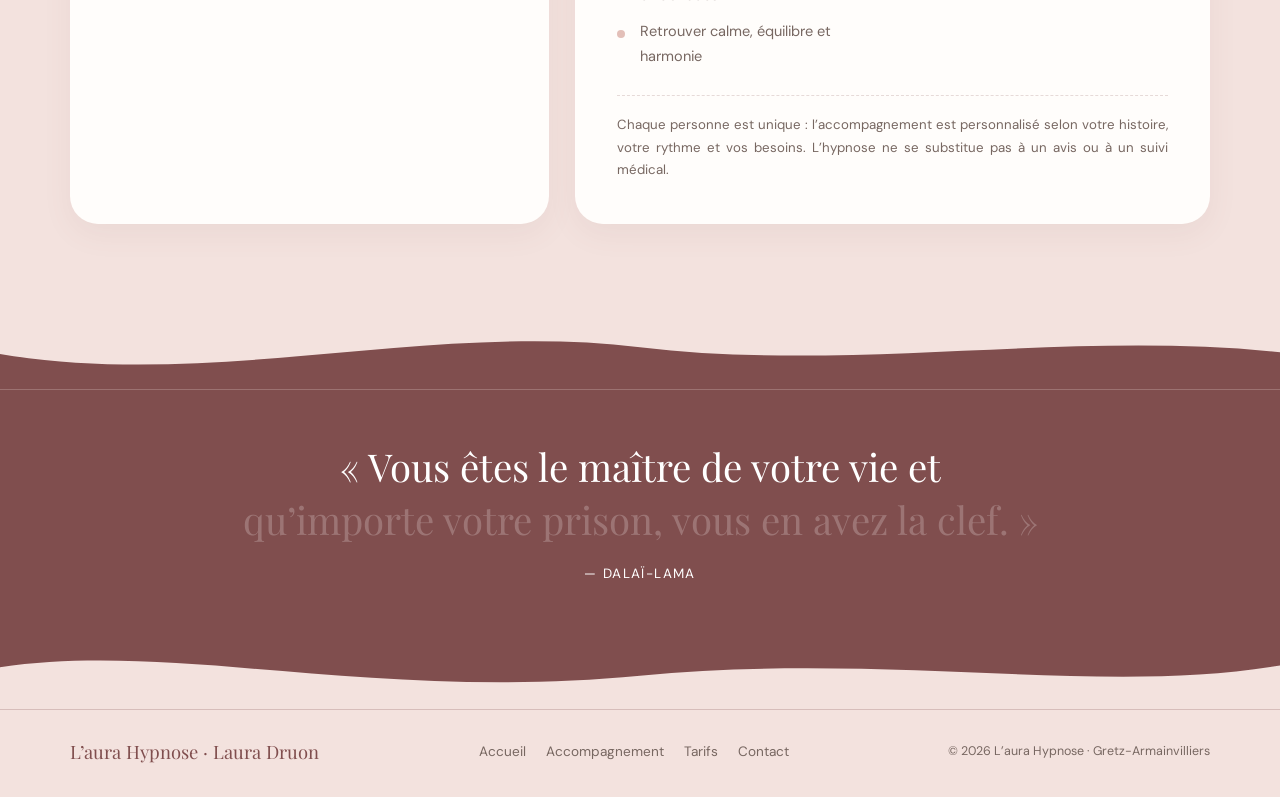
==== commit 4a77fab1: "Bandeau du haut couleur de la citation (vieux rose) Co-Authored-By: Claude Opus 5.5 <noreply@anthrop" ====
--- a/index.html
+++ b/index.html
@@ -9,7 +9,7 @@
     <link rel="preconnect" href="https://fonts.googleapis.com">
     <link rel="preconnect" href="https://fonts.gstatic.com" crossorigin>
     <link href="https://fonts.googleapis.com/css2?family=DM+Sans:wght@400;500;600;700&family=Playfair+Display:wght@400;500;600&display=swap" rel="stylesheet">
-    <link rel="stylesheet" href="style.css?v=4a8fa940">
+    <link rel="stylesheet" href="style.css?v=97beaa25">
     <link rel="stylesheet" href="motion.css?v=ee0d7de4">
   </head>
   <body>
--- a/style.css
+++ b/style.css
@@ -1266,3 +1266,11 @@
   hyphens: auto;
   -webkit-hyphens: auto;
 }
+
+/* ---------- Bandeau du haut : même couleur que la citation du Dalaï-Lama ---------- */
+
+.topline {
+  padding: 9px 16px;
+  background: var(--rose);
+  color: rgb(255 255 255 / 88%);
+}
